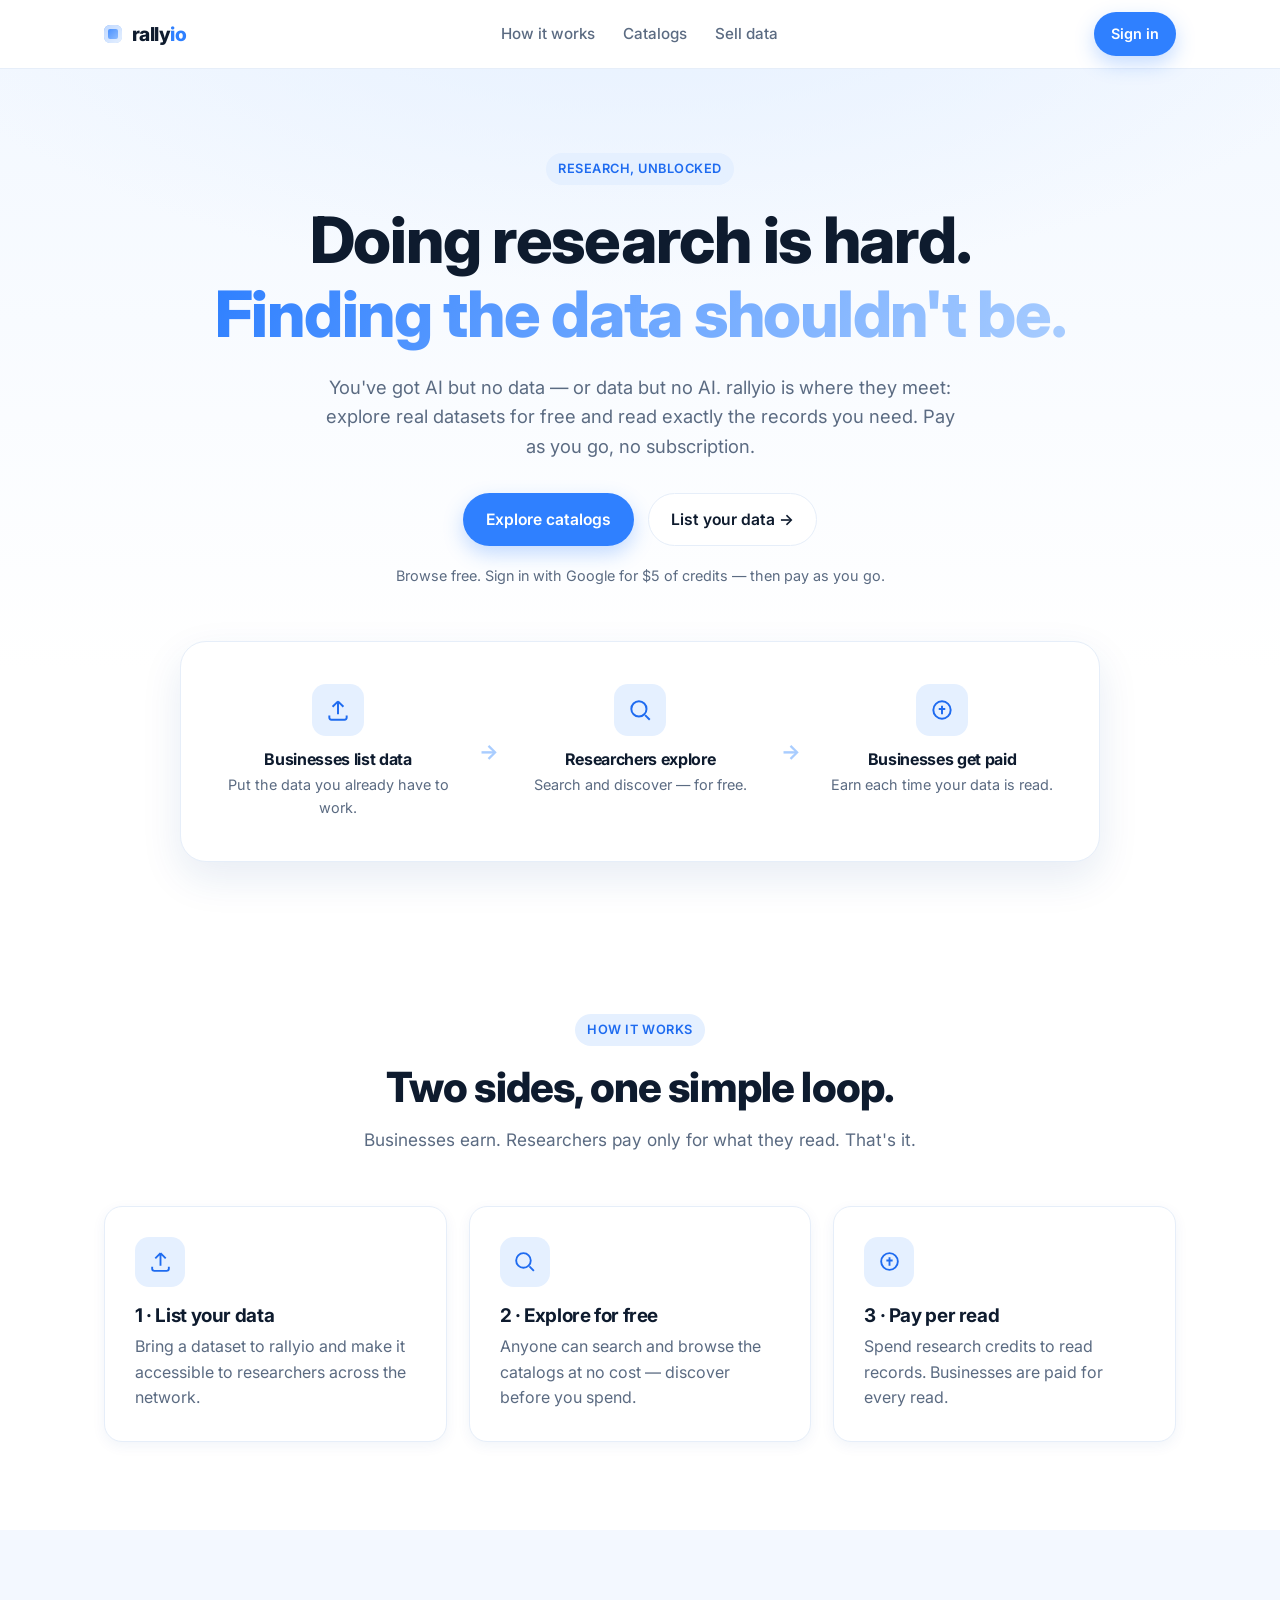
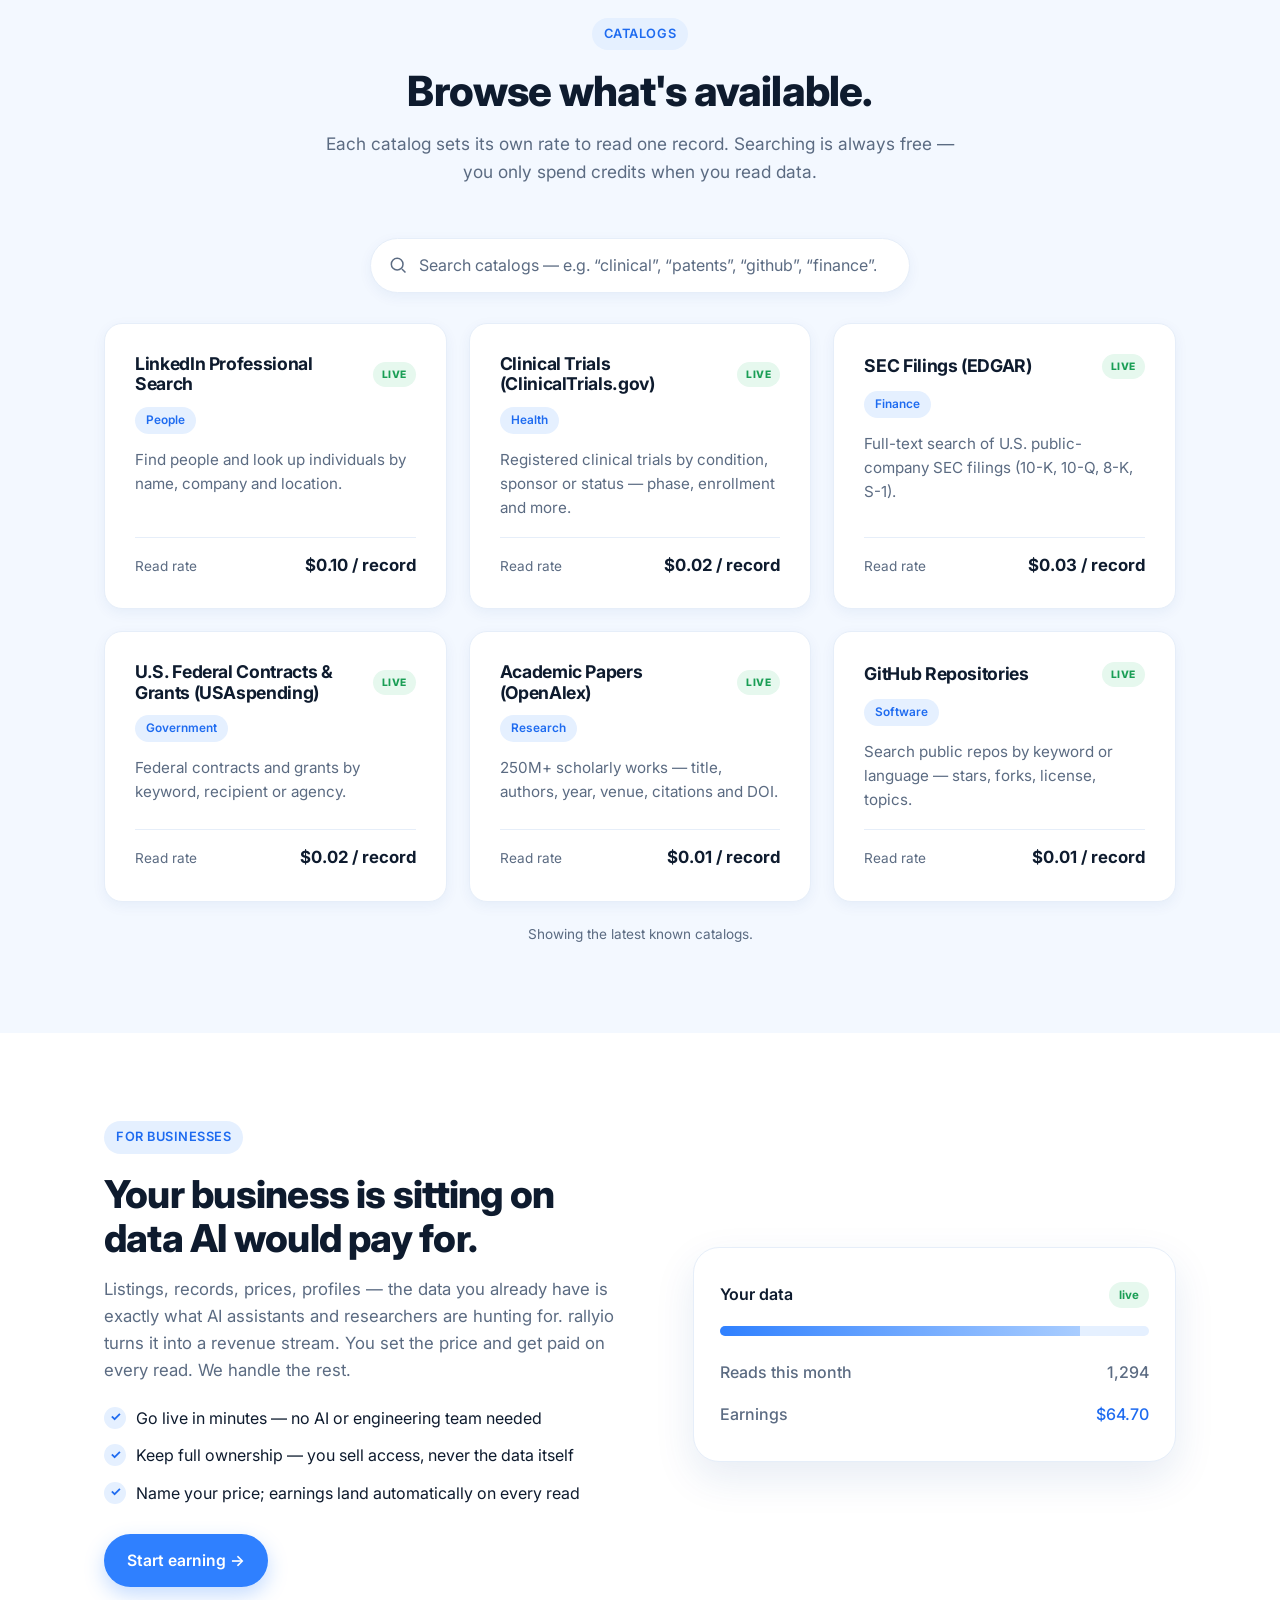
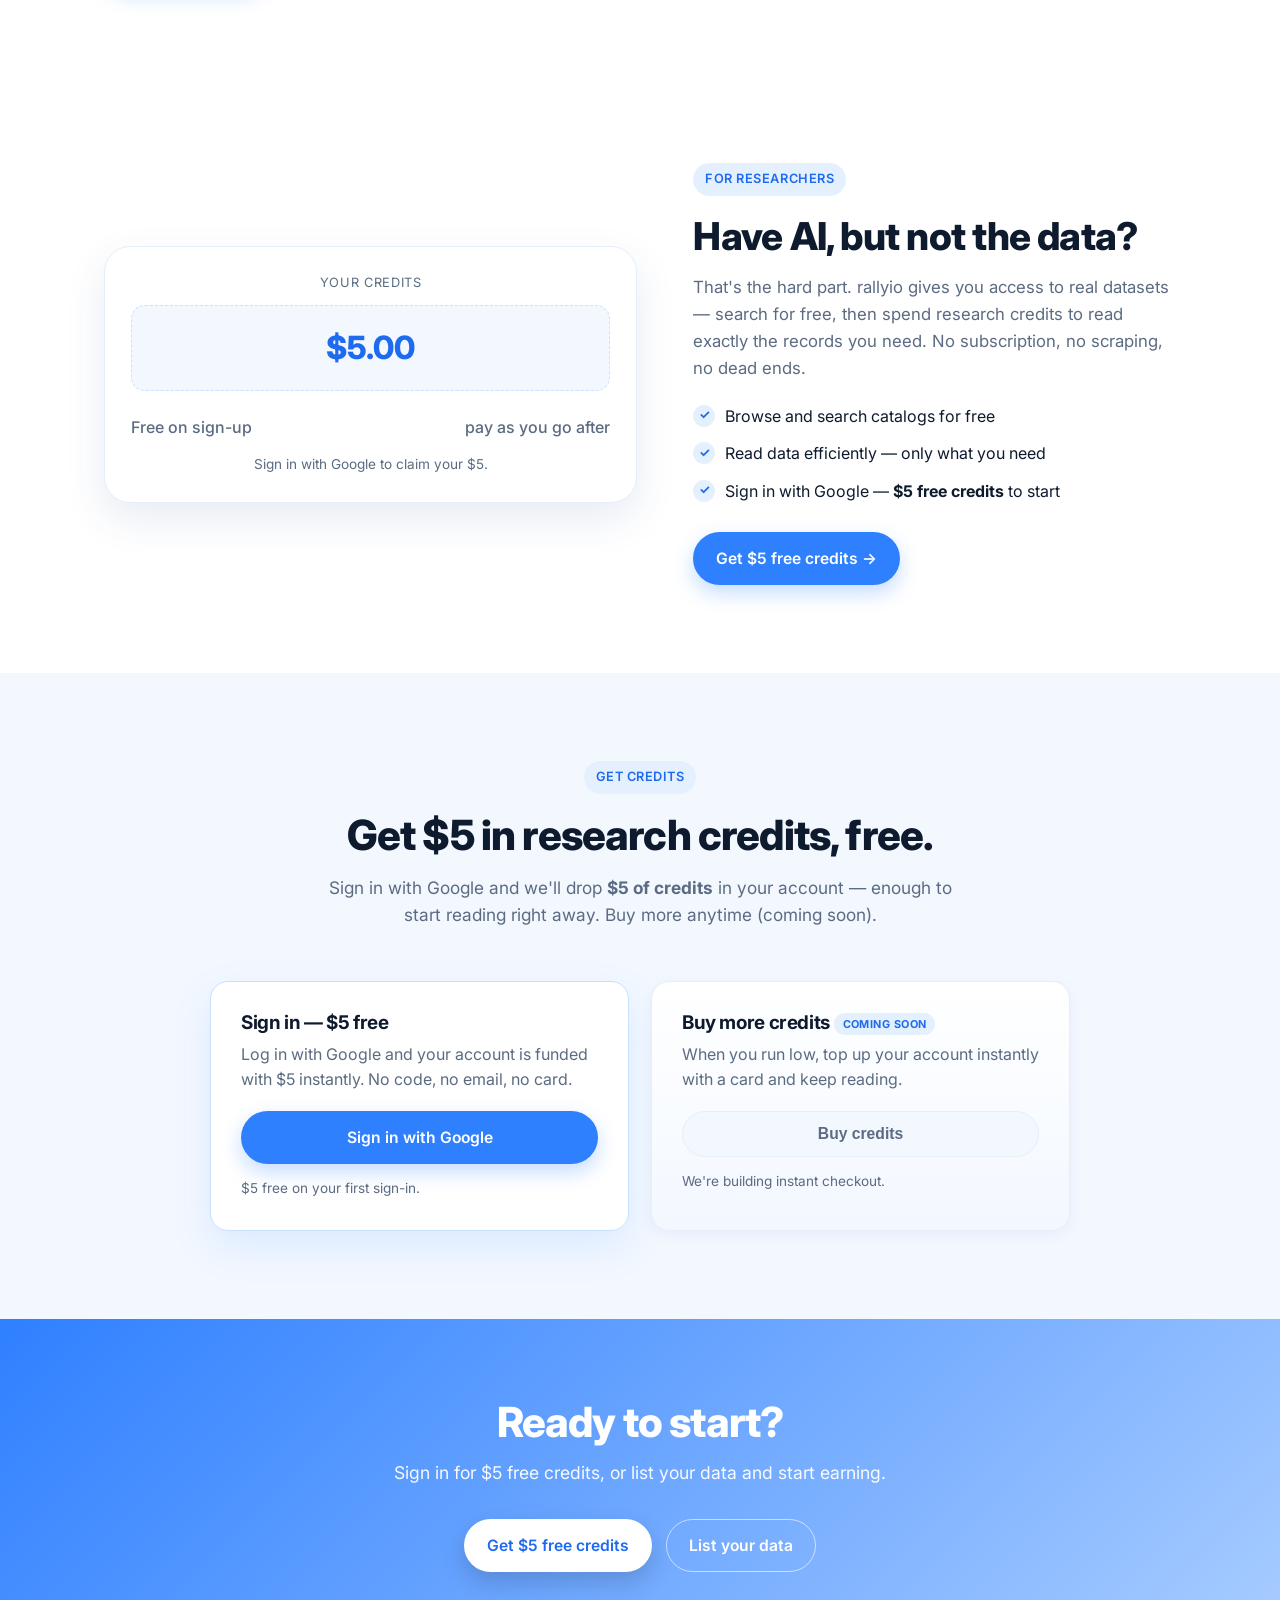
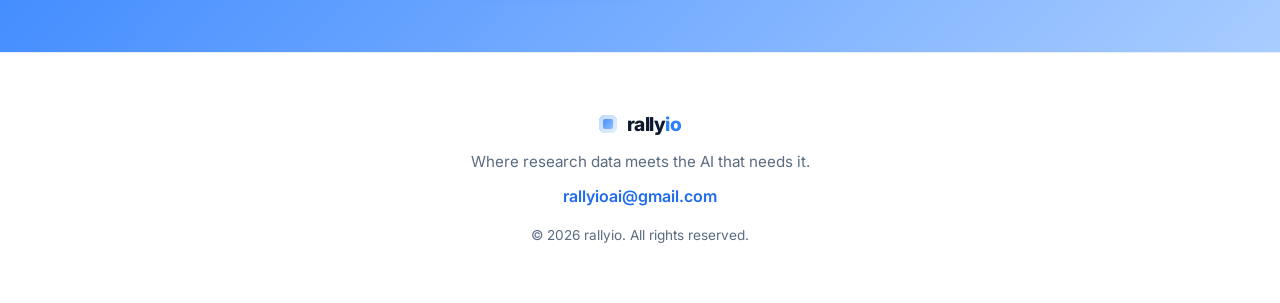
==== index.html @ 5742b937 "Catalogs: add keyword/substring search box (filters by name/domain/description)" ====
<!DOCTYPE html>
<html lang="en">
<head>
  <meta charset="UTF-8" />
  <meta name="viewport" content="width=device-width, initial-scale=1.0" />
  <title>rallyio — research, unblocked</title>
  <meta name="description" content="Have AI but no data, or data but no AI? rallyio connects them — explore real datasets for free and pay only for the records you read." />
  <link rel="icon" href="data:image/svg+xml,&lt;svg xmlns='http://www.w3.org/2000/svg' viewBox='0 0 32 32'&gt;&lt;rect width='32' height='32' rx='8' fill='%232F80FF'/&gt;&lt;circle cx='16' cy='16' r='6' fill='white'/&gt;&lt;/svg&gt;" />
  <link rel="preconnect" href="https://fonts.googleapis.com" />
  <link rel="preconnect" href="https://fonts.gstatic.com" crossorigin />
  <link href="https://fonts.googleapis.com/css2?family=Inter:wght@400;500;600;700;800&display=swap" rel="stylesheet" />
  <link rel="stylesheet" href="styles.css" />
</head>
<body>

  <!-- ===== Nav ===== -->
  <header class="nav" id="top">
    <div class="container nav__inner">
      <a class="brand" href="#top" aria-label="rallyio home">
        <span class="brand__dot"></span>
        <span class="brand__name">rally<span>io</span></span>
      </a>

      <nav class="nav__links" id="navLinks">
        <a href="#how">How it works</a>
        <a href="#catalogs">Catalogs</a>
        <a href="#providers">Sell data</a>
      </nav>

      <div class="nav__cta">
        <span id="navGreeting" class="nav__greeting" hidden></span>
        <a class="btn btn--primary btn--sm" id="navCta" href="app.html">Sign in</a>
      </div>

      <button class="nav__toggle" id="navToggle" aria-label="Toggle menu" aria-expanded="false">
        <span></span><span></span><span></span>
      </button>
    </div>
  </header>

  <!-- ===== Hero ===== -->
  <section class="hero">
    <div class="container hero__inner">
      <span class="eyebrow">Research, unblocked</span>
      <h1 class="hero__title">Doing research is hard.<br /><span class="grad">Finding the data shouldn't be.</span></h1>
      <p class="hero__sub">
        You've got AI but no data — or data but no AI. rallyio is where they meet:
        explore real datasets for free and read exactly the records you need. Pay as you go, no subscription.
      </p>
      <div class="hero__actions">
        <a class="btn btn--primary" href="#catalogs">Explore catalogs</a>
        <a class="btn btn--ghost" href="#providers">List your data →</a>
      </div>
      <p class="hero__note">Browse free. Sign in with Google for $5 of credits — then pay as you go.</p>

      <div class="hero__card">
        <div class="flow">
          <div class="flow__step">
            <div class="flow__icon" aria-hidden="true">
              <svg viewBox="0 0 24 24" fill="none" stroke="currentColor" stroke-width="1.8"><path d="M12 16V4m0 0L7 9m5-5 5 5"/><path d="M4 17v2a2 2 0 0 0 2 2h12a2 2 0 0 0 2-2v-2"/></svg>
            </div>
            <h4>Businesses list data</h4>
            <p>Put the data you already have to work.</p>
          </div>
          <div class="flow__arrow" aria-hidden="true">→</div>
          <div class="flow__step">
            <div class="flow__icon" aria-hidden="true">
              <svg viewBox="0 0 24 24" fill="none" stroke="currentColor" stroke-width="1.8"><circle cx="11" cy="11" r="7"/><path d="m21 21-4.3-4.3"/></svg>
            </div>
            <h4>Researchers explore</h4>
            <p>Search and discover — for free.</p>
          </div>
          <div class="flow__arrow" aria-hidden="true">→</div>
          <div class="flow__step">
            <div class="flow__icon" aria-hidden="true">
              <svg viewBox="0 0 24 24" fill="none" stroke="currentColor" stroke-width="1.8"><circle cx="12" cy="12" r="8"/><path d="M12 8v8m-3-5h6"/></svg>
            </div>
            <h4>Businesses get paid</h4>
            <p>Earn each time your data is read.</p>
          </div>
        </div>
      </div>
    </div>
  </section>

  <!-- ===== How it works ===== -->
  <section class="section" id="how">
    <div class="container">
      <div class="section__head">
        <span class="eyebrow">How it works</span>
        <h2>Two sides, one simple loop.</h2>
        <p class="section__lead">Businesses earn. Researchers pay only for what they read. That's it.</p>
      </div>

      <div class="cards cards--3">
        <article class="card">
          <div class="card__icon">
            <svg viewBox="0 0 24 24" fill="none" stroke="currentColor" stroke-width="1.8"><path d="M12 16V4m0 0L7 9m5-5 5 5"/><path d="M4 17v2a2 2 0 0 0 2 2h12a2 2 0 0 0 2-2v-2"/></svg>
          </div>
          <h3>1 · List your data</h3>
          <p>Bring a dataset to rallyio and make it accessible to researchers across the network.</p>
        </article>
        <article class="card">
          <div class="card__icon">
            <svg viewBox="0 0 24 24" fill="none" stroke="currentColor" stroke-width="1.8"><circle cx="11" cy="11" r="7"/><path d="m21 21-4.3-4.3"/></svg>
          </div>
          <h3>2 · Explore for free</h3>
          <p>Anyone can search and browse the catalogs at no cost — discover before you spend.</p>
        </article>
        <article class="card">
          <div class="card__icon">
            <svg viewBox="0 0 24 24" fill="none" stroke="currentColor" stroke-width="1.8"><circle cx="12" cy="12" r="8"/><path d="M12 8v8m-3-5h6"/></svg>
          </div>
          <h3>3 · Pay per read</h3>
          <p>Spend research credits to read records. Businesses are paid for every read.</p>
        </article>
      </div>
    </div>
  </section>

  <!-- ===== Catalogs (dynamic) ===== -->
  <section class="section section--tint" id="catalogs">
    <div class="container">
      <div class="section__head">
        <span class="eyebrow">Catalogs</span>
        <h2>Browse what's available.</h2>
        <p class="section__lead">
          Each catalog sets its own rate to read one record. Searching is always free —
          you only spend credits when you read data.
        </p>
      </div>

      <div class="catalog-search-wrap">
        <svg class="catalog-search__icon" viewBox="0 0 24 24" fill="none" stroke="currentColor" stroke-width="1.8" aria-hidden="true"><circle cx="11" cy="11" r="7"/><path d="m21 21-4.3-4.3"/></svg>
        <input id="catalogSearch" class="catalog-search" type="search" autocomplete="off"
               placeholder="Search catalogs — e.g. “clinical”, “patents”, “github”, “finance”…"
               aria-label="Search catalogs" />
      </div>

      <div id="catalogList" class="cards cards--3" aria-live="polite">
        <!-- Populated by script.js from the live /catalogs API, with a built-in fallback. -->
        <p id="catalogLoading" class="catalog-loading">Loading catalogs…</p>
      </div>
      <p id="catalogNote" class="catalog-note"></p>
    </div>
  </section>

  <!-- ===== For businesses ===== -->
  <section class="section" id="providers">
    <div class="container split">
      <div class="split__text">
        <span class="eyebrow">For businesses</span>
        <h2>Your business is sitting on data AI would pay for.</h2>
        <p>Listings, records, prices, profiles — the data you already have is exactly what AI
           assistants and researchers are hunting for. rallyio turns it into a revenue stream.
           You set the price and get paid on every read. We handle the rest.</p>
        <ul class="ticks">
          <li>Go live in minutes — no AI or engineering team needed</li>
          <li>Keep full ownership — you sell access, never the data itself</li>
          <li>Name your price; earnings land automatically on every read</li>
        </ul>
        <a class="btn btn--primary" href="mailto:rallyioai@gmail.com?subject=I%20want%20to%20earn%20from%20my%20business%20data%20on%20rallyio&amp;body=Hi%20rallyio%20team%2C%0A%0AWe'd%20like%20to%20put%20our%20data%20to%20work.%20Here's%20a%20quick%20description%3A%0A%0A">Start earning →</a>
      </div>
      <div class="split__visual">
        <div class="panel">
          <div class="panel__row"><span>Your data</span><span class="pill pill--live">live</span></div>
          <div class="panel__bar"><i style="width:84%"></i></div>
          <div class="panel__row panel__row--muted"><span>Reads this month</span><span>1,294</span></div>
          <div class="panel__row panel__row--muted"><span>Earnings</span><span class="earn">$64.70</span></div>
        </div>
      </div>
    </div>
  </section>

  <!-- ===== For users / pay as you go ===== -->
  <section class="section" id="users">
    <div class="container split split--reverse">
      <div class="split__text">
        <span class="eyebrow">For researchers</span>
        <h2>Have AI, but not the data?</h2>
        <p>That's the hard part. rallyio gives you access to real datasets — search for free,
           then spend research credits to read exactly the records you need. No subscription,
           no scraping, no dead ends.</p>
        <ul class="ticks">
          <li>Browse and search catalogs for free</li>
          <li>Read data efficiently — only what you need</li>
          <li>Sign in with Google — <strong>$5 free credits</strong> to start</li>
        </ul>
        <a class="btn btn--primary" href="app.html">Get $5 free credits →</a>
      </div>
      <div class="split__visual">
        <div class="panel panel--code">
          <div class="panel__label">Your credits</div>
          <div class="code" style="letter-spacing:0">$5.00</div>
          <div class="panel__row panel__row--muted"><span>Free on sign-up</span><span>pay as you go after</span></div>
          <div class="panel__hint">Sign in with Google to claim your $5.</div>
        </div>
      </div>
    </div>
  </section>

  <!-- ===== Credits / get a code ===== -->
  <section class="section section--tint" id="credits">
    <div class="container">
      <div class="section__head">
        <span class="eyebrow">Get credits</span>
        <h2>Get $5 in research credits, free.</h2>
        <p class="section__lead">
          Sign in with Google and we'll drop <strong>$5 of credits</strong> in your account —
          enough to start reading right away. Buy more anytime (coming soon).
        </p>
      </div>

      <div class="cards cards--2">
        <article class="card card--accent">
          <h3>Sign in — $5 free</h3>
          <p>Log in with Google and your account is funded with $5 instantly. No code, no email, no card.</p>
          <a class="btn btn--primary" href="app.html">Sign in with Google</a>
          <p class="card__fine">$5 free on your first sign-in.</p>
        </article>
        <article class="card card--soon">
          <h3>Buy more credits <span class="tag">coming soon</span></h3>
          <p>When you run low, top up your account instantly with a card and keep reading.</p>
          <button class="btn btn--disabled" disabled>Buy credits</button>
          <p class="card__fine">We're building instant checkout.</p>
        </article>
      </div>
    </div>
  </section>

  <!-- ===== Final CTA ===== -->
  <section class="cta">
    <div class="container cta__inner">
      <h2>Ready to start?</h2>
      <p>Sign in for $5 free credits, or list your data and start earning.</p>
      <div class="hero__actions">
        <a class="btn btn--primary" href="app.html">Get $5 free credits</a>
        <a class="btn btn--ghost" href="mailto:rallyioai@gmail.com?subject=I%20want%20to%20list%20my%20data%20on%20rallyio">List your data</a>
      </div>
    </div>
  </section>

  <!-- ===== Footer ===== -->
  <footer class="footer">
    <div class="container footer__inner">
      <div class="brand">
        <span class="brand__dot"></span>
        <span class="brand__name">rally<span>io</span></span>
      </div>
      <p class="footer__tag">Where research data meets the AI that needs it.</p>
      <a class="footer__mail" href="mailto:rallyioai@gmail.com">rallyioai@gmail.com</a>
      <p class="footer__copy">© <span id="year">2026</span> rallyio. All rights reserved.</p>
    </div>
  </footer>

  <script src="script.js"></script>
</body>
</html>
---- styles.css ----
/* ============================================================
   rallyio — light blue / white minimal theme
   ============================================================ */
:root {
  --blue-50:  #F3F8FF;
  --blue-100: #E5F0FF;
  --blue-200: #C9E0FF;
  --blue-300: #A9CDFF;
  --blue-500: #2F80FF;
  --blue-600: #1E6BF0;
  --ink:      #0E1B2E;
  --muted:    #5B6B82;
  --line:     #E6EEF9;
  --white:    #FFFFFF;
  --shadow-sm: 0 4px 14px rgba(20, 70, 150, .06);
  --shadow:    0 16px 40px rgba(20, 70, 150, .10);
  --radius:    18px;
  --radius-lg: 26px;
  --maxw:      1120px;
}

* { box-sizing: border-box; margin: 0; padding: 0; }

html { scroll-behavior: smooth; }

body {
  font-family: 'Inter', -apple-system, BlinkMacSystemFont, 'Segoe UI', Roboto, sans-serif;
  color: var(--ink);
  background: var(--white);
  line-height: 1.6;
  -webkit-font-smoothing: antialiased;
}

.container { width: 100%; max-width: var(--maxw); margin: 0 auto; padding: 0 24px; }

h1, h2, h3, h4 { line-height: 1.15; letter-spacing: -0.02em; }

a { color: inherit; text-decoration: none; }

/* ---------- Brand ---------- */
.brand { display: inline-flex; align-items: center; gap: 10px; font-weight: 800; }
.brand__dot {
  width: 18px; height: 18px; border-radius: 6px;
  background: linear-gradient(135deg, var(--blue-500), var(--blue-300));
  box-shadow: inset 0 0 0 4px rgba(255,255,255,.7);
}
.brand__name { font-size: 1.2rem; letter-spacing: -0.03em; }
.brand__name span { color: var(--blue-500); }

/* ---------- Eyebrow ---------- */
.eyebrow {
  display: inline-block;
  font-size: .8rem; font-weight: 600; letter-spacing: .04em;
  text-transform: uppercase;
  color: var(--blue-600);
  background: var(--blue-100);
  padding: 6px 12px; border-radius: 999px;
  margin-bottom: 18px;
}

/* ---------- Buttons ---------- */
.btn {
  display: inline-flex; align-items: center; justify-content: center; gap: 8px;
  font-weight: 600; font-size: .98rem;
  padding: 13px 22px; border-radius: 999px;
  border: 1.5px solid transparent; cursor: pointer;
  transition: transform .15s ease, box-shadow .2s ease, background .2s ease, border-color .2s ease;
  white-space: nowrap;
}
.btn--sm { padding: 9px 16px; font-size: .9rem; }
.btn--primary { background: var(--blue-500); color: #fff; box-shadow: 0 8px 20px rgba(47,128,255,.28); }
.btn--primary:hover { background: var(--blue-600); transform: translateY(-2px); box-shadow: 0 12px 26px rgba(47,128,255,.34); }
.btn--ghost { background: #fff; color: var(--ink); border-color: var(--line); }
.btn--ghost:hover { border-color: var(--blue-300); transform: translateY(-2px); }
.btn--disabled { background: var(--blue-50); color: var(--muted); border-color: var(--line); cursor: not-allowed; }

/* ---------- Nav ---------- */
.nav {
  position: sticky; top: 0; z-index: 50;
  background: rgba(255,255,255,.78);
  backdrop-filter: saturate(180%) blur(14px);
  border-bottom: 1px solid var(--line);
}
.nav__inner { display: flex; align-items: center; justify-content: space-between; height: 68px; gap: 18px; }
.nav__links { display: flex; align-items: center; gap: 28px; }
.nav__links a { font-size: .95rem; color: var(--muted); font-weight: 500; }
.nav__links a:hover { color: var(--ink); }
.nav__cta { display: flex; align-items: center; gap: 14px; }
.nav__greeting { color: var(--muted); font-weight: 600; font-size: .95rem; white-space: nowrap; }
.nav__toggle { display: none; flex-direction: column; gap: 5px; background: none; border: 0; padding: 8px; cursor: pointer; }
.nav__toggle span { width: 22px; height: 2px; background: var(--ink); border-radius: 2px; transition: .25s; }

/* ---------- Hero ---------- */
.hero {
  position: relative;
  background:
    radial-gradient(1100px 480px at 50% -120px, var(--blue-100), transparent 70%),
    linear-gradient(180deg, var(--blue-50), #fff 70%);
  padding: 84px 0 64px;
  text-align: center;
  overflow: hidden;
}
.hero__inner { display: flex; flex-direction: column; align-items: center; }
.hero__title { font-size: clamp(2.3rem, 5.5vw, 4rem); font-weight: 800; }
.grad { background: linear-gradient(120deg, var(--blue-500), var(--blue-300)); -webkit-background-clip: text; background-clip: text; color: transparent; }
.hero__sub { margin-top: 22px; max-width: 640px; font-size: 1.15rem; color: var(--muted); }
.hero__actions { display: flex; flex-wrap: wrap; gap: 14px; justify-content: center; margin-top: 32px; }
.hero__note { margin-top: 18px; font-size: .9rem; color: var(--muted); }

.hero__card {
  margin-top: 54px; width: 100%; max-width: 920px;
  background: #fff; border: 1px solid var(--line);
  border-radius: var(--radius-lg); box-shadow: var(--shadow);
  padding: 30px;
}
.flow { display: flex; align-items: stretch; justify-content: space-between; gap: 14px; }
.flow__step { flex: 1; text-align: center; padding: 12px; }
.flow__icon {
  width: 52px; height: 52px; margin: 0 auto 14px;
  display: grid; place-items: center;
  border-radius: 14px; color: var(--blue-600);
  background: var(--blue-100);
}
.flow__icon svg { width: 26px; height: 26px; }
.flow__step h4 { font-size: 1rem; margin-bottom: 4px; }
.flow__step p { font-size: .9rem; color: var(--muted); }
.flow__arrow { display: grid; place-items: center; color: var(--blue-300); font-size: 1.3rem; font-weight: 700; }

/* ---------- Sections ---------- */
.section { padding: 88px 0; }
.section--tint { background: var(--blue-50); }
.section__head { text-align: center; max-width: 640px; margin: 0 auto 52px; }
.section__head h2 { font-size: clamp(1.8rem, 3.5vw, 2.6rem); font-weight: 800; }
.section__lead { margin-top: 14px; color: var(--muted); font-size: 1.08rem; }

/* ---------- Cards ---------- */
.cards { display: grid; gap: 22px; }
.cards--3 { grid-template-columns: repeat(3, 1fr); }
.cards--2 { grid-template-columns: repeat(2, 1fr); max-width: 860px; margin: 0 auto; }
.card {
  background: #fff; border: 1px solid var(--line);
  border-radius: var(--radius); padding: 30px;
  box-shadow: var(--shadow-sm);
  transition: transform .18s ease, box-shadow .25s ease;
}
.card:hover { transform: translateY(-4px); box-shadow: var(--shadow); }
.card__icon {
  width: 50px; height: 50px; border-radius: 14px; margin-bottom: 18px;
  display: grid; place-items: center; color: var(--blue-600); background: var(--blue-100);
}
.card__icon svg { width: 25px; height: 25px; }
.card h3 { font-size: 1.18rem; margin-bottom: 8px; }
.card p { color: var(--muted); }
.card--accent { border-color: var(--blue-200); box-shadow: 0 16px 40px rgba(47,128,255,.12); }
.card--accent .btn, .card--soon .btn { margin-top: 18px; width: 100%; }
.card--soon { background: linear-gradient(180deg, #fff, var(--blue-50)); }
.card__fine { margin-top: 14px; font-size: .85rem; color: var(--muted); }
.tag {
  font-size: .68rem; font-weight: 700; letter-spacing: .04em; text-transform: uppercase;
  color: var(--blue-600); background: var(--blue-100); padding: 4px 9px; border-radius: 999px; vertical-align: middle;
}

/* ---------- Split sections ---------- */
.split { display: grid; grid-template-columns: 1.05fr .95fr; gap: 56px; align-items: center; }
.split--reverse .split__text { order: 2; }
.split__text h2 { font-size: clamp(1.7rem, 3.2vw, 2.4rem); font-weight: 800; margin-bottom: 16px; }
.split__text > p { color: var(--muted); font-size: 1.05rem; }
.ticks { list-style: none; margin: 22px 0 28px; display: grid; gap: 12px; }
.ticks li { position: relative; padding-left: 32px; color: var(--ink); }
.ticks li::before {
  content: "✓"; position: absolute; left: 0; top: 1px;
  width: 22px; height: 22px; border-radius: 999px;
  background: var(--blue-100); color: var(--blue-600);
  display: grid; place-items: center; font-size: .8rem; font-weight: 700;
}

/* ---------- Panels (visuals) ---------- */
.panel {
  background: #fff; border: 1px solid var(--line); border-radius: var(--radius-lg);
  padding: 26px; box-shadow: var(--shadow);
}
.panel__row { display: flex; align-items: center; justify-content: space-between; font-weight: 600; padding: 8px 0; }
.panel__row--muted { color: var(--muted); font-weight: 500; }
.panel__bar { height: 10px; border-radius: 999px; background: var(--blue-100); margin: 10px 0 16px; overflow: hidden; }
.panel__bar i { display: block; height: 100%; background: linear-gradient(90deg, var(--blue-500), var(--blue-300)); }
.pill { font-size: .72rem; font-weight: 700; padding: 4px 10px; border-radius: 999px; }
.pill--live { background: #E6F8EE; color: #1A9E55; }
.earn { color: var(--blue-600); }
.panel--code { text-align: center; }
.panel__label { font-size: .8rem; color: var(--muted); text-transform: uppercase; letter-spacing: .05em; }
.code {
  font-family: 'Inter', monospace; font-weight: 800; letter-spacing: .12em;
  font-size: 2rem; color: var(--blue-600);
  background: var(--blue-50); border: 1.5px dashed var(--blue-200);
  border-radius: 14px; padding: 16px; margin: 12px 0 16px;
}
.panel__hint { font-size: .85rem; color: var(--muted); margin-top: 6px; }

/* ---------- CTA band ---------- */
.cta { padding: 80px 0; background: linear-gradient(135deg, var(--blue-500), var(--blue-300)); text-align: center; color: #fff; }
.cta__inner { display: flex; flex-direction: column; align-items: center; }
.cta h2 { font-size: clamp(1.8rem, 3.5vw, 2.6rem); font-weight: 800; }
.cta p { margin-top: 12px; font-size: 1.1rem; opacity: .95; }
.cta .btn--primary { background: #fff; color: var(--blue-600); box-shadow: 0 10px 24px rgba(0,0,0,.16); }
.cta .btn--primary:hover { background: #fff; }
.cta .btn--ghost { background: transparent; color: #fff; border-color: rgba(255,255,255,.6); }
.cta .btn--ghost:hover { border-color: #fff; }

/* ---------- Footer ---------- */
.footer { padding: 56px 0; border-top: 1px solid var(--line); background: #fff; }
.footer__inner { display: flex; flex-direction: column; align-items: center; text-align: center; gap: 10px; }
.footer__tag { color: var(--muted); font-size: .95rem; }
.footer__mail { color: var(--blue-600); font-weight: 600; }
.footer__copy { color: var(--muted); font-size: .85rem; margin-top: 6px; }

/* ---------- Catalog cards (dynamic) ---------- */
.catalog-loading { grid-column: 1 / -1; text-align: center; color: var(--muted); padding: 24px 0; }
.catalog-note { text-align: center; color: var(--muted); font-size: .85rem; margin-top: 22px; }
.catalog-search-wrap { position: relative; max-width: 540px; margin: 0 auto 30px; }
.catalog-search__icon { position: absolute; left: 18px; top: 50%; transform: translateY(-50%); width: 20px; height: 20px; color: var(--muted); pointer-events: none; }
.catalog-search {
  width: 100%; font: inherit; font-size: 1rem; color: var(--ink);
  padding: 14px 18px 14px 48px; border: 1px solid var(--line); border-radius: 999px;
  background: #fff; box-shadow: var(--shadow-sm); transition: border-color .15s, box-shadow .15s;
}
.catalog-search::placeholder { color: var(--muted); }
.catalog-search:focus { outline: none; border-color: var(--blue-300); box-shadow: 0 0 0 4px var(--blue-100); }
.catalog-card { display: flex; flex-direction: column; }
.catalog-card__head { display: flex; align-items: center; justify-content: space-between; gap: 10px; margin-bottom: 12px; }
.catalog-card__head h3 { font-size: 1.1rem; margin: 0; }
.catalog-card p { flex: 1; font-size: .95rem; margin-bottom: 16px; }
.catalog-card--test { background: linear-gradient(180deg, #fff, var(--blue-50)); }
.badge {
  flex-shrink: 0; font-size: .64rem; font-weight: 800; letter-spacing: .05em;
  text-transform: uppercase; padding: 4px 9px; border-radius: 999px;
}
.badge--live { background: #E6F8EE; color: #1A9E55; }
.badge--test { background: #FFF1E6; color: #C2691A; }
.catalog-pill {
  align-self: flex-start; font-size: .74rem; font-weight: 600;
  color: var(--blue-600); background: var(--blue-100);
  padding: 4px 11px; border-radius: 999px; margin-bottom: 14px; text-transform: capitalize;
}
.catalog-card__rate {
  display: flex; align-items: baseline; justify-content: space-between;
  border-top: 1px solid var(--line); padding-top: 14px; margin-top: auto;
}
.catalog-card__rate span { color: var(--muted); font-size: .85rem; }
.catalog-card__rate strong { color: var(--ink); font-size: 1.05rem; font-weight: 700; }

/* ---------- Account app ---------- */
.app { min-height: 60vh; padding: 56px 0 80px; background: linear-gradient(180deg, var(--blue-50), #fff 60%); }
.app__inner { max-width: 880px; }
.app-card {
  background: #fff; border: 1px solid var(--line); border-radius: var(--radius-lg);
  box-shadow: var(--shadow); padding: 40px; text-align: center;
}
.app-card h1 { font-size: 2rem; margin: 6px 0 0; }
.app-card__lead { color: var(--muted); margin: 14px auto 26px; max-width: 440px; }
.gsi-wrap { display: flex; justify-content: center; min-height: 44px; }
.app-note { color: var(--muted); font-size: .9rem; margin-top: 18px; min-height: 1em; }
.app-loading { color: var(--muted); padding: 30px 0; }

.app-dash__head { display: flex; align-items: center; justify-content: space-between; margin-bottom: 24px; gap: 16px; }
.app-user { display: flex; align-items: center; gap: 14px; }
.app-user__avatar { width: 46px; height: 46px; border-radius: 50%; background: var(--blue-100); object-fit: cover; }
.app-user__name { font-weight: 700; }
.app-user__email { color: var(--muted); font-size: .9rem; }

.app-grid { display: grid; grid-template-columns: 320px 1fr; gap: 22px; align-items: start; text-align: left; }
.app-balance { text-align: left; padding: 30px; }
.app-balance__label { font-size: .8rem; text-transform: uppercase; letter-spacing: .05em; color: var(--blue-600); font-weight: 600; }
.app-balance__value { font-size: 2.8rem; font-weight: 800; letter-spacing: -.02em; margin: 8px 0 4px; }
.app-balance__hint { color: var(--muted); font-size: .85rem; }
.buy-box { margin-top: 18px; padding-top: 18px; border-top: 1px solid var(--line); }
.buy-row { display: flex; align-items: center; gap: 8px; }
.buy-prefix { color: var(--muted); font-weight: 700; }
.buy-input {
  flex: 1; min-width: 0; font: inherit; font-weight: 600;
  padding: 9px 12px; border: 1px solid var(--line); border-radius: 10px; background: #fff; color: var(--ink);
}
.buy-input:focus { outline: none; border-color: var(--blue-300); box-shadow: 0 0 0 3px var(--blue-100); }
.buy-note { color: var(--muted); font-size: .82rem; margin-top: 10px; }
.app-keys { text-align: left; padding: 30px; }
.app-keys__head { display: flex; align-items: center; justify-content: space-between; gap: 12px; }
.app-keys__head h2 { font-size: 1.2rem; }
.app-keys__lead { color: var(--muted); font-size: .9rem; margin: 8px 0 18px; }
.app-keys code, .new-key code { font-family: ui-monospace, SFMono-Regular, Menlo, monospace; }
.key-list { display: flex; flex-direction: column; gap: 10px; }
.key-row {
  display: flex; align-items: center; justify-content: space-between; gap: 10px;
  background: var(--blue-50); border: 1px solid var(--line); border-radius: 12px; padding: 12px 14px;
}
.key-row code { font-weight: 700; color: var(--ink); }
.key-meta { color: var(--muted); font-size: .82rem; }
.key-empty { color: var(--muted); font-size: .9rem; }
.new-key { margin-top: 18px; padding: 16px; border: 1.5px dashed var(--blue-200); border-radius: 12px; background: var(--blue-50); }
.new-key__label { font-size: .85rem; color: var(--blue-600); font-weight: 600; margin-bottom: 8px; }
.new-key__row { display: flex; align-items: center; gap: 10px; flex-wrap: wrap; }
.new-key__row code { flex: 1; min-width: 0; overflow-wrap: anywhere; font-weight: 700; color: var(--ink); }

/* keys: revoke states */
.key-meta { margin-right: auto; }
.key-row--off { opacity: .6; }
.key-revoke {
  background: none; border: 1px solid var(--line); color: var(--muted);
  font-size: .78rem; font-weight: 600; padding: 5px 12px; border-radius: 999px;
  cursor: pointer; transition: border-color .15s, color .15s, background .15s;
}
.key-revoke:hover { border-color: #E2A0A0; color: #C23B3B; background: #FDF1F1; }
.key-revoke:disabled { opacity: .5; cursor: default; }
.key-revoked { font-size: .78rem; color: #C2691A; font-weight: 600; }

/* usage history */
.app-usage { text-align: left; padding: 30px; margin-top: 22px; }
.app-usage__head { display: flex; align-items: center; justify-content: space-between; margin-bottom: 14px; }
.app-usage__head h2 { font-size: 1.2rem; }
.usage-empty { color: var(--muted); font-size: .9rem; padding: 8px 0; }
.usage-list { display: flex; flex-direction: column; overflow-x: auto; }
.usage-row {
  display: grid; grid-template-columns: 1.4fr .8fr 1.6fr .8fr .8fr; gap: 12px;
  padding: 11px 4px; border-bottom: 1px solid var(--line); font-size: .9rem;
  align-items: center; min-width: 460px;
}
.usage-row:last-child { border-bottom: 0; }
.usage-row--head {
  color: var(--muted); font-size: .72rem; text-transform: uppercase;
  letter-spacing: .04em; font-weight: 600; border-bottom: 1.5px solid var(--line);
}
.usage-cat { font-family: ui-monospace, SFMono-Regular, Menlo, monospace; font-size: .82rem; overflow-wrap: anywhere; }
.usage-amt { color: #C23B3B; font-weight: 600; }

/* connect-to-Claude card */
.app-connect { text-align: left; padding: 30px; }
.app-connect h2 { font-size: 1.2rem; margin-bottom: 8px; }
.app-connect__lead { color: var(--muted); font-size: .9rem; margin-bottom: 16px; }
.connect-url {
  display: flex; align-items: center; gap: 10px;
  background: var(--blue-50); border: 1px solid var(--line); border-radius: 12px; padding: 12px 14px;
}
.connect-url code {
  flex: 1; min-width: 0; overflow-x: auto; white-space: nowrap;
  font-family: ui-monospace, SFMono-Regular, Menlo, monospace; font-size: .82rem; color: var(--ink);
}
.app-connect__hint { color: var(--muted); font-size: .82rem; margin-top: 12px; }

/* ---------- Responsive ---------- */
@media (max-width: 860px) {
  .app-grid { grid-template-columns: 1fr; }
  .cards--3 { grid-template-columns: 1fr; }
  .cards--2 { grid-template-columns: 1fr; }
  .split, .split--reverse { grid-template-columns: 1fr; gap: 32px; }
  .split--reverse .split__text { order: 0; }
  .flow { flex-direction: column; }
  .flow__arrow { transform: rotate(90deg); }

  .nav__links {
    position: absolute; top: 68px; left: 0; right: 0;
    flex-direction: column; gap: 0; align-items: stretch;
    background: #fff; border-bottom: 1px solid var(--line);
    max-height: 0; overflow: hidden; transition: max-height .3s ease;
  }
  .nav__links.open { max-height: 320px; }
  .nav__links a { padding: 16px 24px; border-top: 1px solid var(--line); }
  .nav__cta { display: none; }
  .nav__toggle { display: flex; }
}
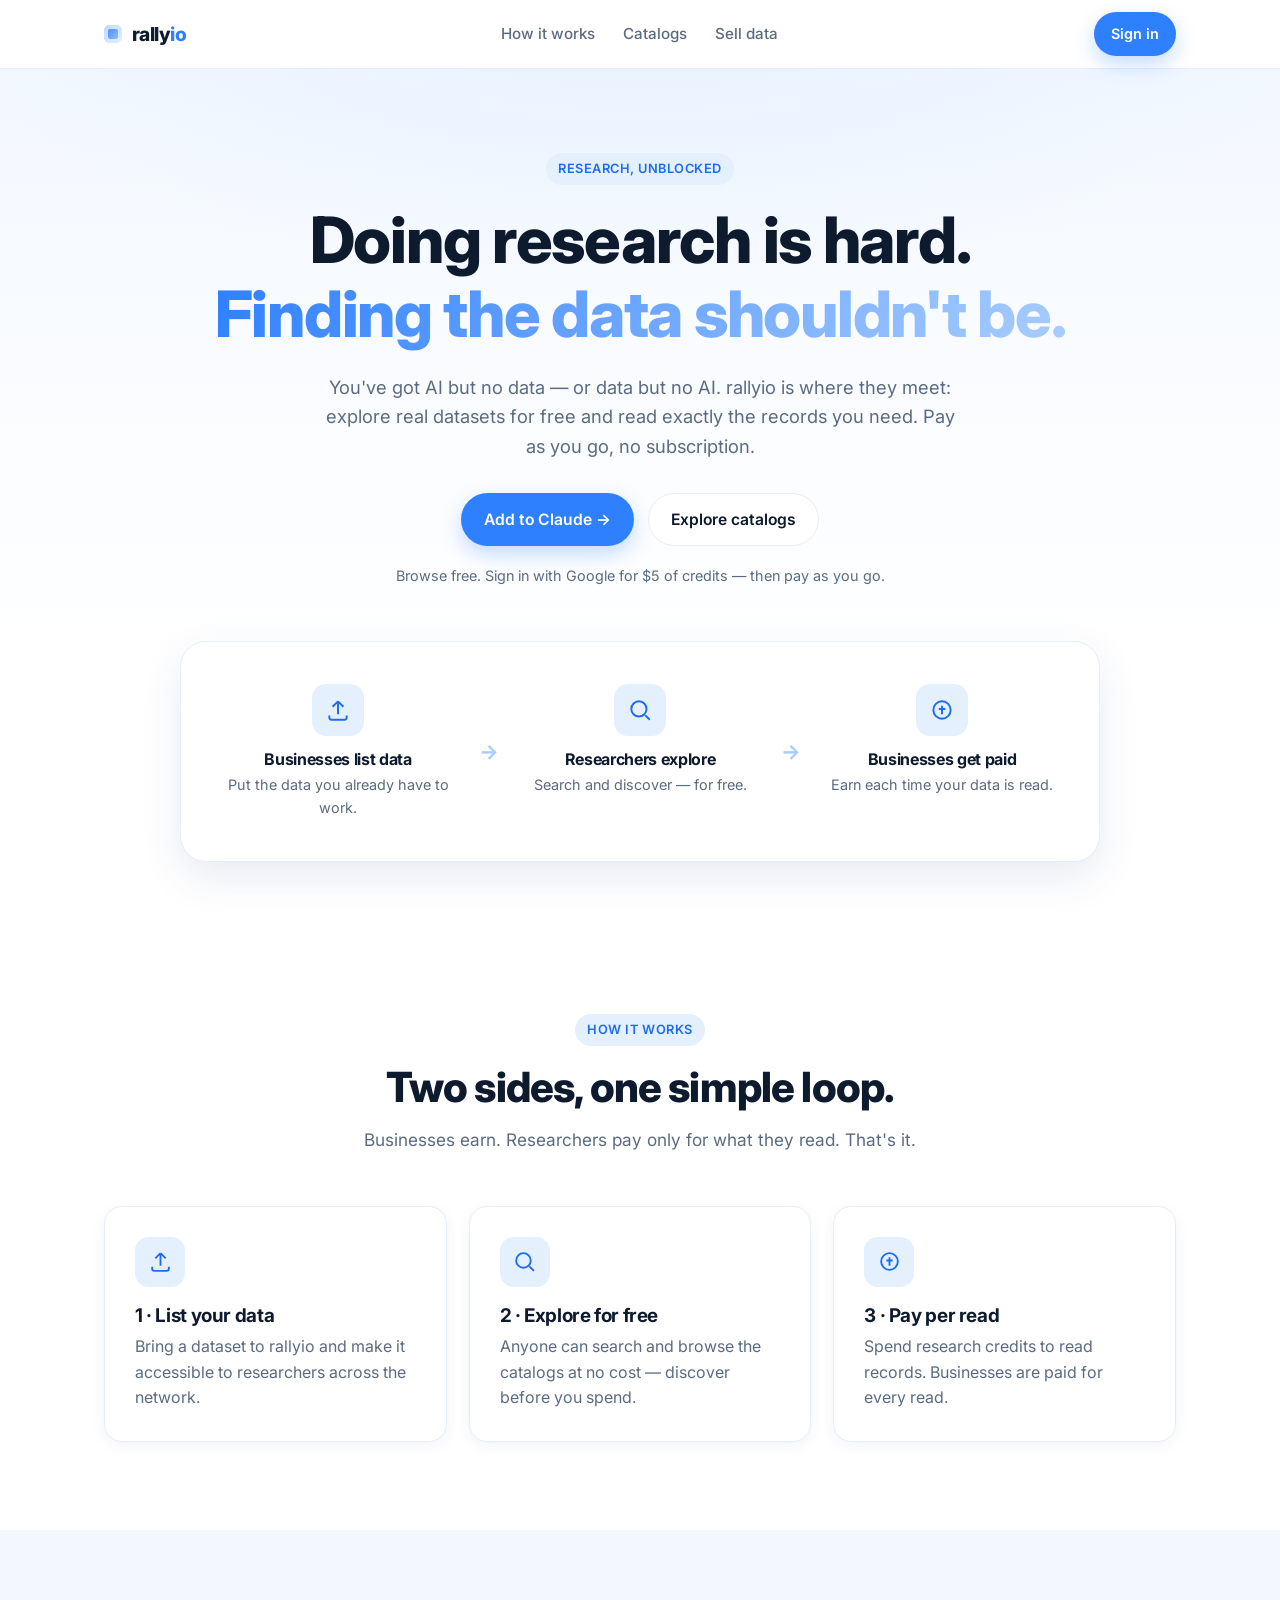
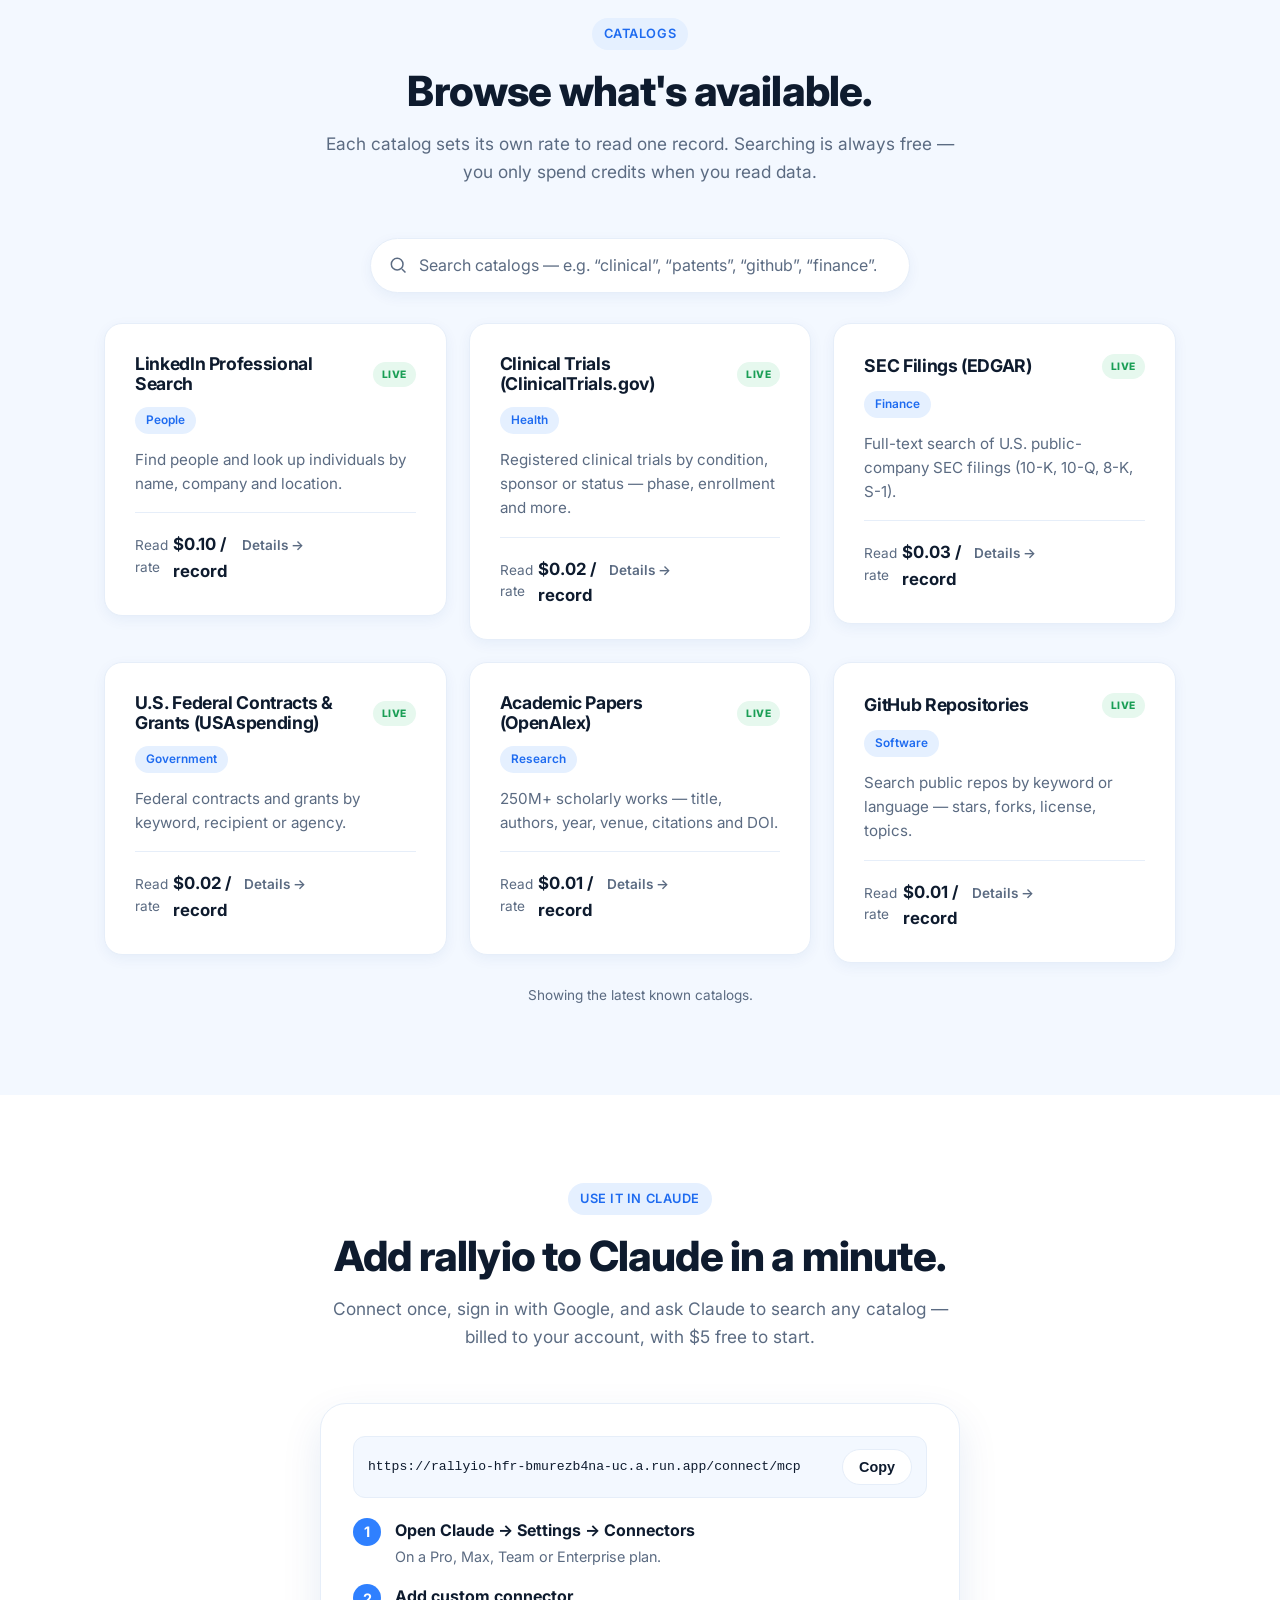
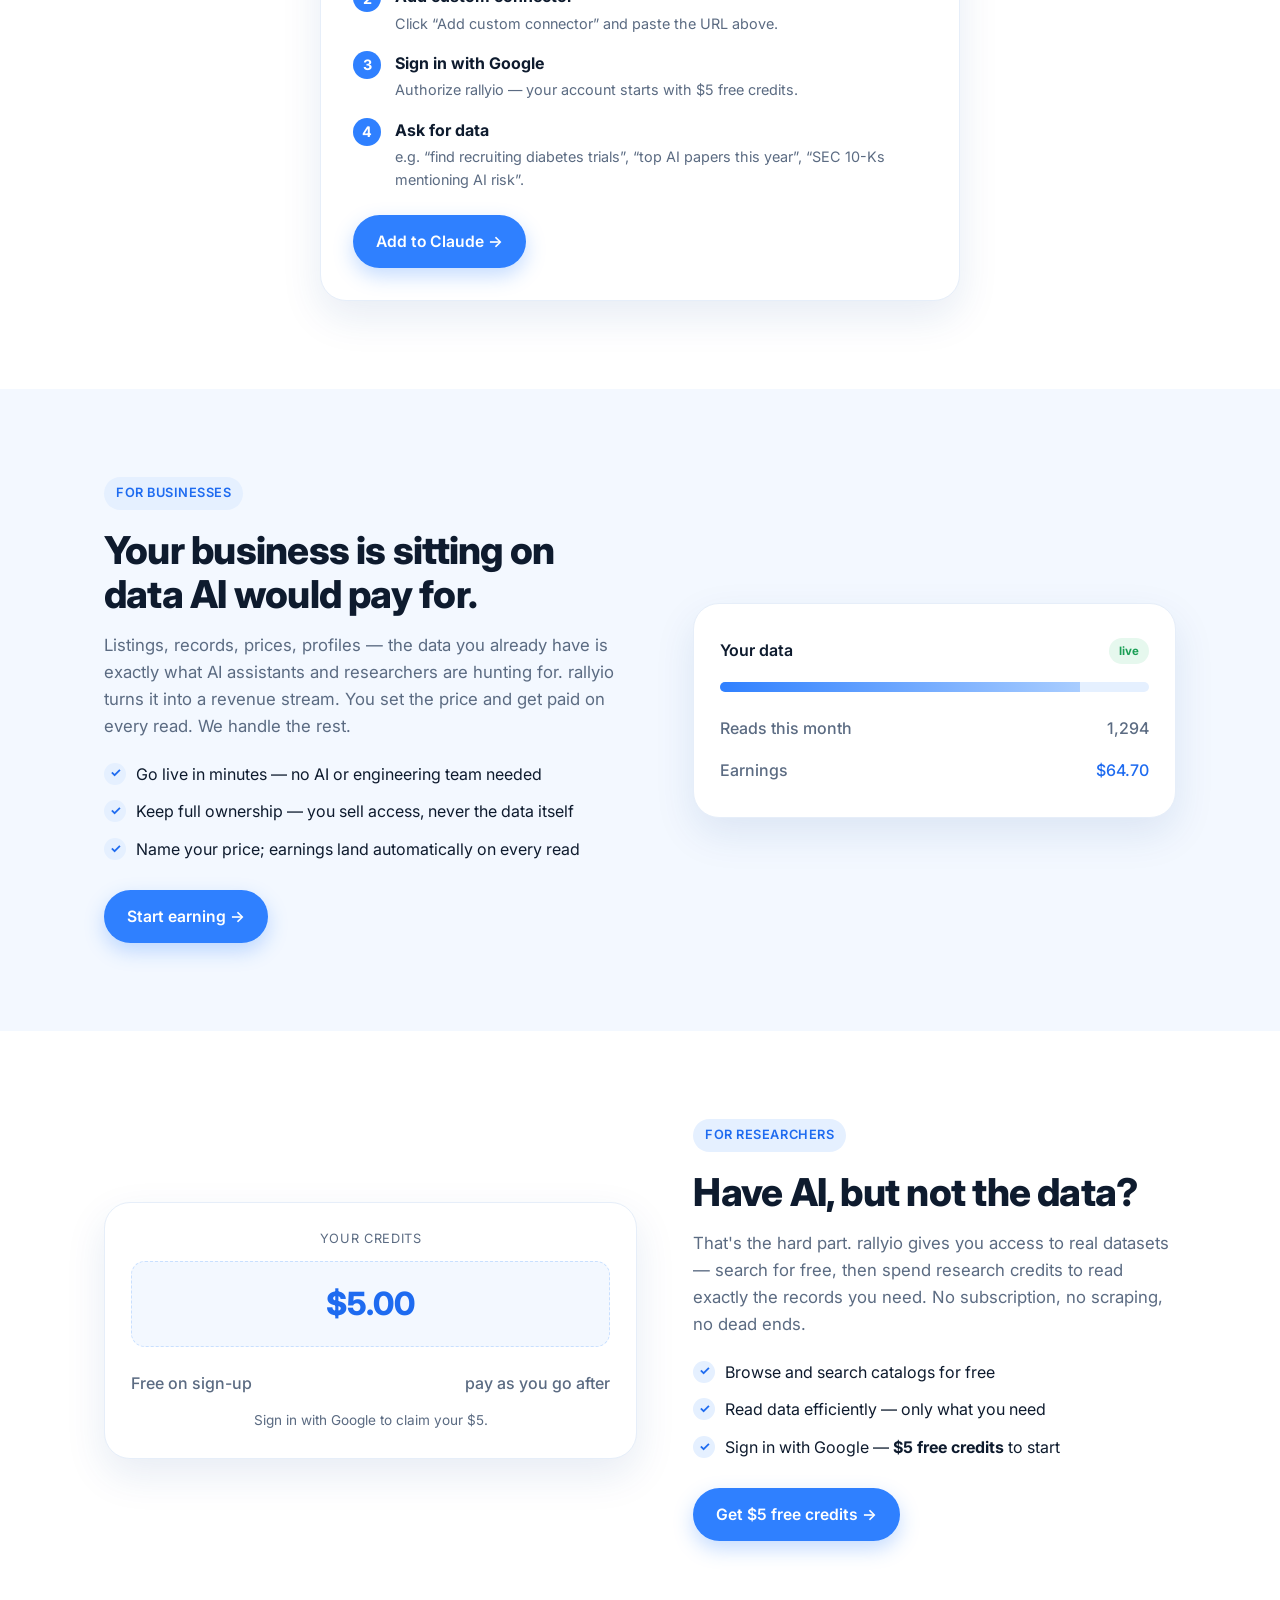
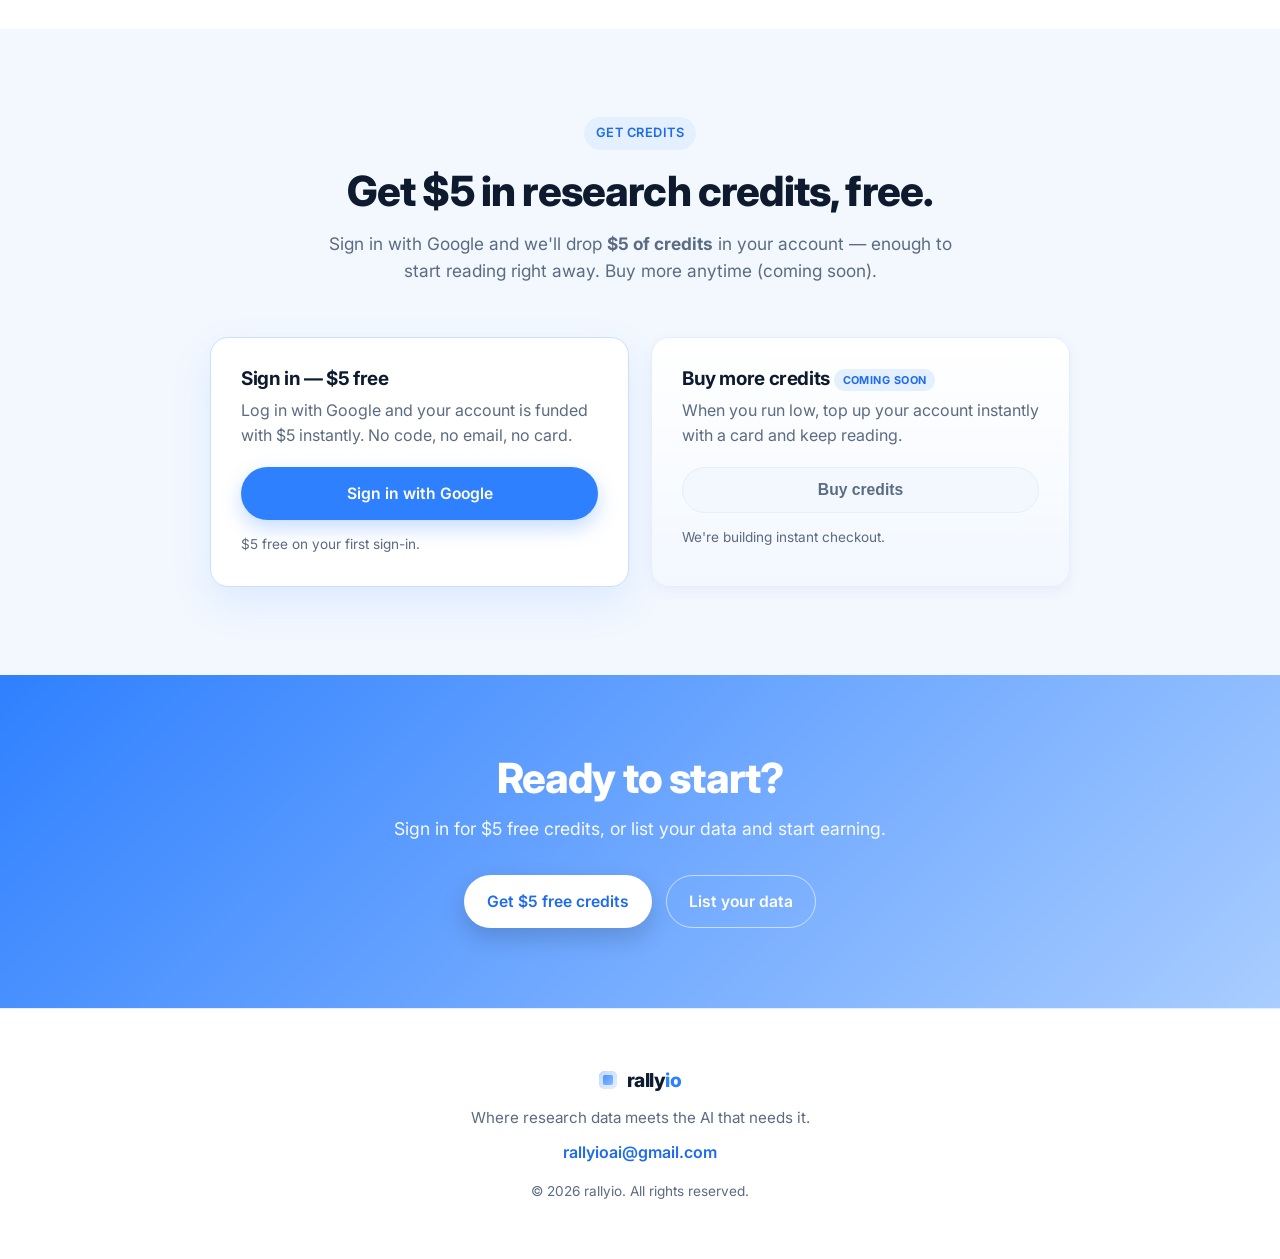
==== commit 0961d5d4: "Add 'Add to Claude' deep link on home (connect section + hero) and dashboard" ====
--- a/index.html
+++ b/index.html
@@ -48,8 +48,8 @@
         explore real datasets for free and read exactly the records you need. Pay as you go, no subscription.
       </p>
       <div class="hero__actions">
-        <a class="btn btn--primary" href="#catalogs">Explore catalogs</a>
-        <a class="btn btn--ghost" href="#providers">List your data →</a>
+        <a class="btn btn--primary" href="#connect-claude">Add to Claude →</a>
+        <a class="btn btn--ghost" href="#catalogs">Explore catalogs</a>
       </div>
       <p class="hero__note">Browse free. Sign in with Google for $5 of credits — then pay as you go.</p>
 
@@ -145,8 +145,33 @@
     </div>
   </section>
 
+  <!-- ===== Connect to Claude ===== -->
+  <section class="section" id="connect-claude">
+    <div class="container">
+      <div class="section__head">
+        <span class="eyebrow">Use it in Claude</span>
+        <h2>Add rallyio to Claude in a minute.</h2>
+        <p class="section__lead">Connect once, sign in with Google, and ask Claude to search any catalog —
+           billed to your account, with $5 free to start.</p>
+      </div>
+      <div class="connect-block">
+        <div class="connect-url">
+          <code id="homeConnectUrl">https://rallyio-hfr-bmurezb4na-uc.a.run.app/connect/mcp</code>
+          <button id="copyHomeConnect" class="btn btn--ghost btn--sm">Copy</button>
+        </div>
+        <div class="cat-steps">
+          <div class="cat-step"><span class="cat-step__n">1</span><div><strong>Open Claude → Settings → Connectors</strong><p>On a Pro, Max, Team or Enterprise plan.</p></div></div>
+          <div class="cat-step"><span class="cat-step__n">2</span><div><strong>Add custom connector</strong><p>Click “Add custom connector” and paste the URL above.</p></div></div>
+          <div class="cat-step"><span class="cat-step__n">3</span><div><strong>Sign in with Google</strong><p>Authorize rallyio — your account starts with $5 free credits.</p></div></div>
+          <div class="cat-step"><span class="cat-step__n">4</span><div><strong>Ask for data</strong><p>e.g. “find recruiting diabetes trials”, “top AI papers this year”, “SEC 10-Ks mentioning AI risk”.</p></div></div>
+        </div>
+        <a class="btn btn--primary" href="https://claude.ai/settings/connectors?modal=add-custom-connector" target="_blank" rel="noopener">Add to Claude →</a>
+      </div>
+    </div>
+  </section>
+
   <!-- ===== For businesses ===== -->
-  <section class="section" id="providers">
+  <section class="section section--tint" id="providers">
     <div class="container split">
       <div class="split__text">
         <span class="eyebrow">For businesses</span>
--- a/styles.css
+++ b/styles.css
@@ -247,6 +247,37 @@
 }
 .catalog-card__rate span { color: var(--muted); font-size: .85rem; }
 .catalog-card__rate strong { color: var(--ink); font-size: 1.05rem; font-weight: 700; }
+.catalog-card-link { display: block; text-decoration: none; color: inherit; height: 100%; }
+.catalog-card__more { flex-basis: 100%; margin-top: 8px; color: var(--blue-600); font-size: .82rem; font-weight: 600; }
+
+/* per-catalog detail page */
+.cat-head { margin-bottom: 16px; }
+.cat-head h1 { font-size: clamp(1.7rem, 4vw, 2.3rem); margin: 12px 0 10px; }
+.cat-meta { display: flex; align-items: center; gap: 14px; flex-wrap: wrap; }
+.cat-meta .catalog-pill { margin: 0; }
+.cat-rate { font-weight: 700; color: var(--ink); }
+.cat-desc { color: var(--muted); font-size: 1.05rem; margin: 0 0 26px; }
+#catView .app-card { margin-bottom: 22px; }
+#catView .app-card h2 { font-size: 1.15rem; margin-bottom: 14px; }
+.cat-filters { display: flex; flex-direction: column; gap: 14px; }
+.cat-filter__head { display: flex; align-items: center; gap: 8px; }
+.cat-filter code { font-weight: 700; color: var(--blue-600); font-family: ui-monospace, SFMono-Regular, Menlo, monospace; }
+.cat-filter .req { font-size: .66rem; font-weight: 700; color: #C2691A; background: #FFF1E6; padding: 2px 8px; border-radius: 999px; text-transform: uppercase; letter-spacing: .03em; }
+.cat-filter p { color: var(--muted); font-size: .9rem; margin-top: 3px; }
+.cat-samples { display: flex; flex-wrap: wrap; gap: 10px; }
+.cat-sample { background: var(--blue-50); border: 1px solid var(--line); border-radius: 999px; padding: 8px 14px; font-size: .9rem; color: var(--ink); }
+.cat-steps { display: flex; flex-direction: column; gap: 16px; margin: 18px 0 22px; }
+.cat-step { display: flex; gap: 14px; align-items: flex-start; }
+.cat-step__n { flex-shrink: 0; width: 28px; height: 28px; border-radius: 50%; background: var(--blue-500); color: #fff; display: grid; place-items: center; font-weight: 700; font-size: .9rem; }
+.cat-step strong { display: block; }
+.cat-step p { color: var(--muted); font-size: .9rem; margin-top: 2px; }
+
+.connect-block {
+  max-width: 640px; margin: 0 auto; text-align: left;
+  background: #fff; border: 1px solid var(--line); border-radius: var(--radius-lg);
+  box-shadow: var(--shadow); padding: 32px;
+}
+.connect-block .cat-steps { margin: 20px 0 24px; }
 
 /* ---------- Account app ---------- */
 .app { min-height: 60vh; padding: 56px 0 80px; background: linear-gradient(180deg, var(--blue-50), #fff 60%); }
@@ -343,6 +374,7 @@
   font-family: ui-monospace, SFMono-Regular, Menlo, monospace; font-size: .82rem; color: var(--ink);
 }
 .app-connect__hint { color: var(--muted); font-size: .82rem; margin-top: 12px; }
+.app-connect__cta { margin-top: 16px; }
 
 /* ---------- Responsive ---------- */
 @media (max-width: 860px) {
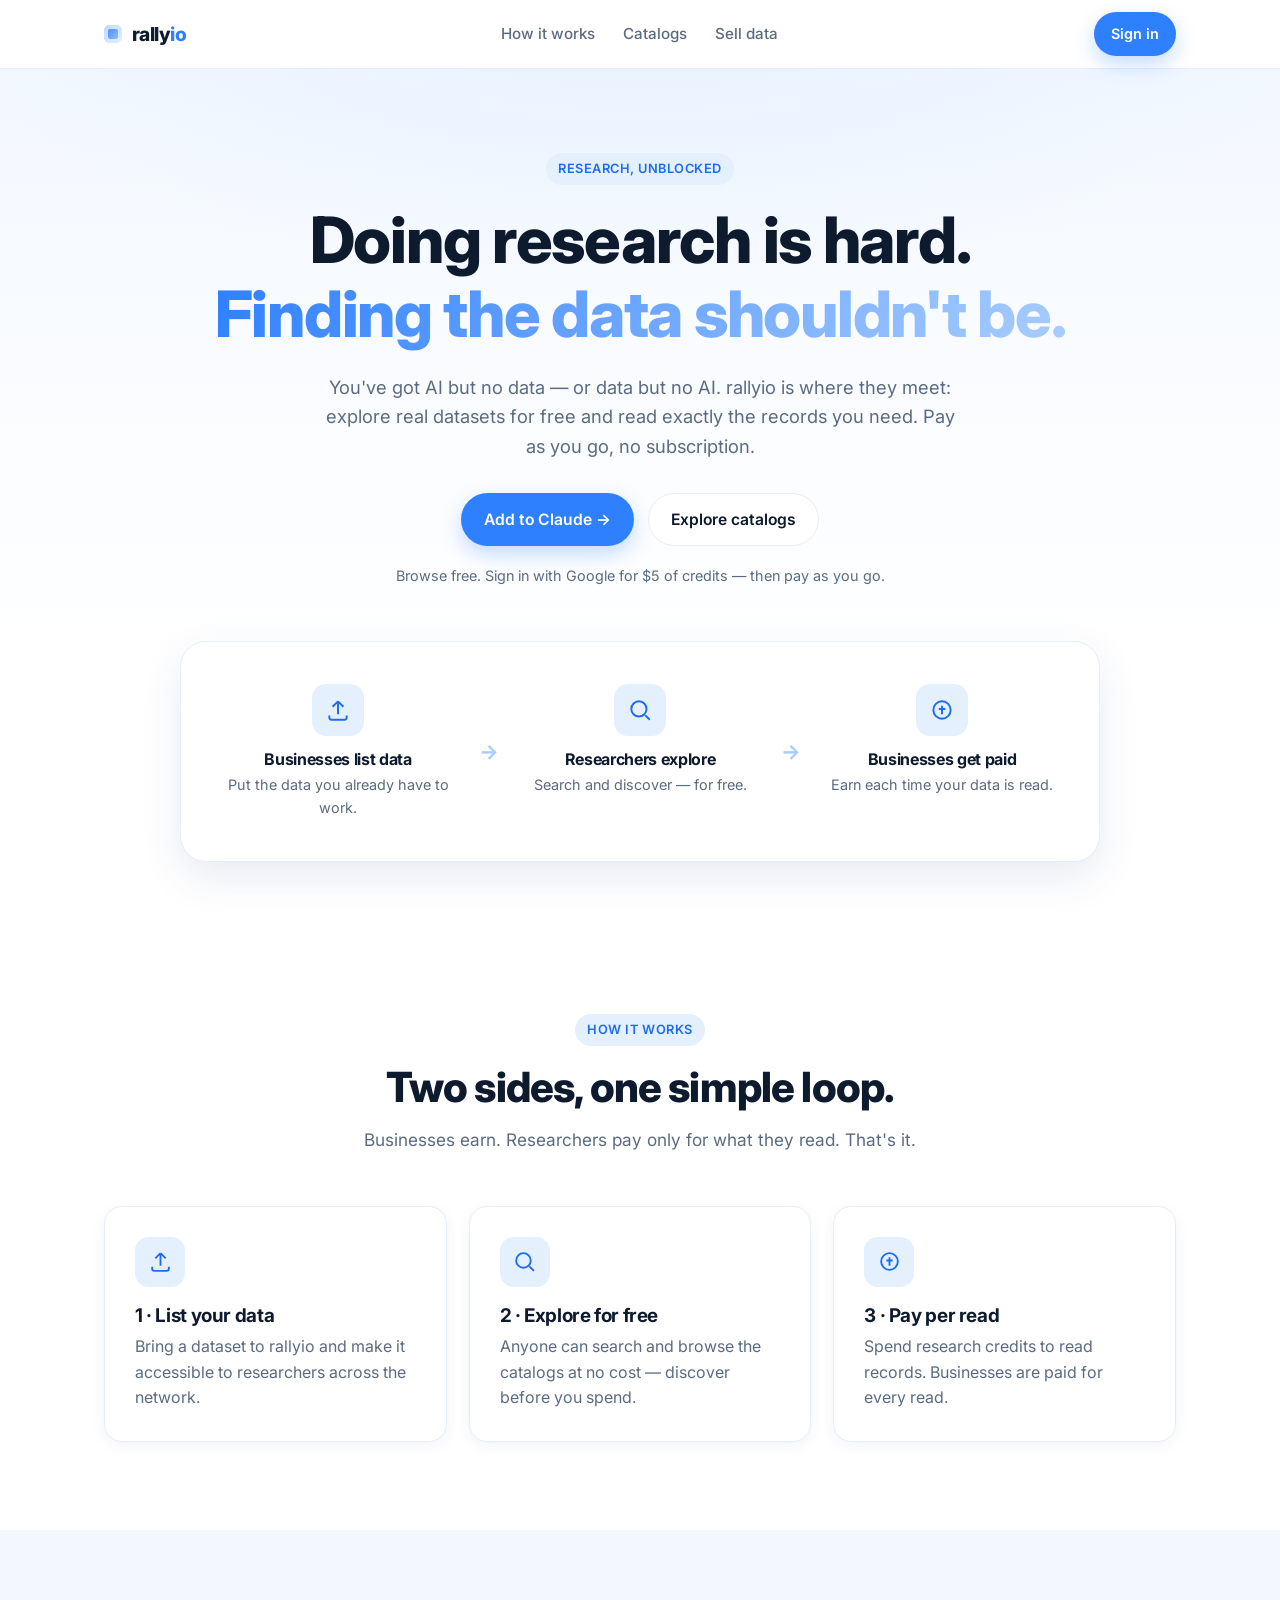
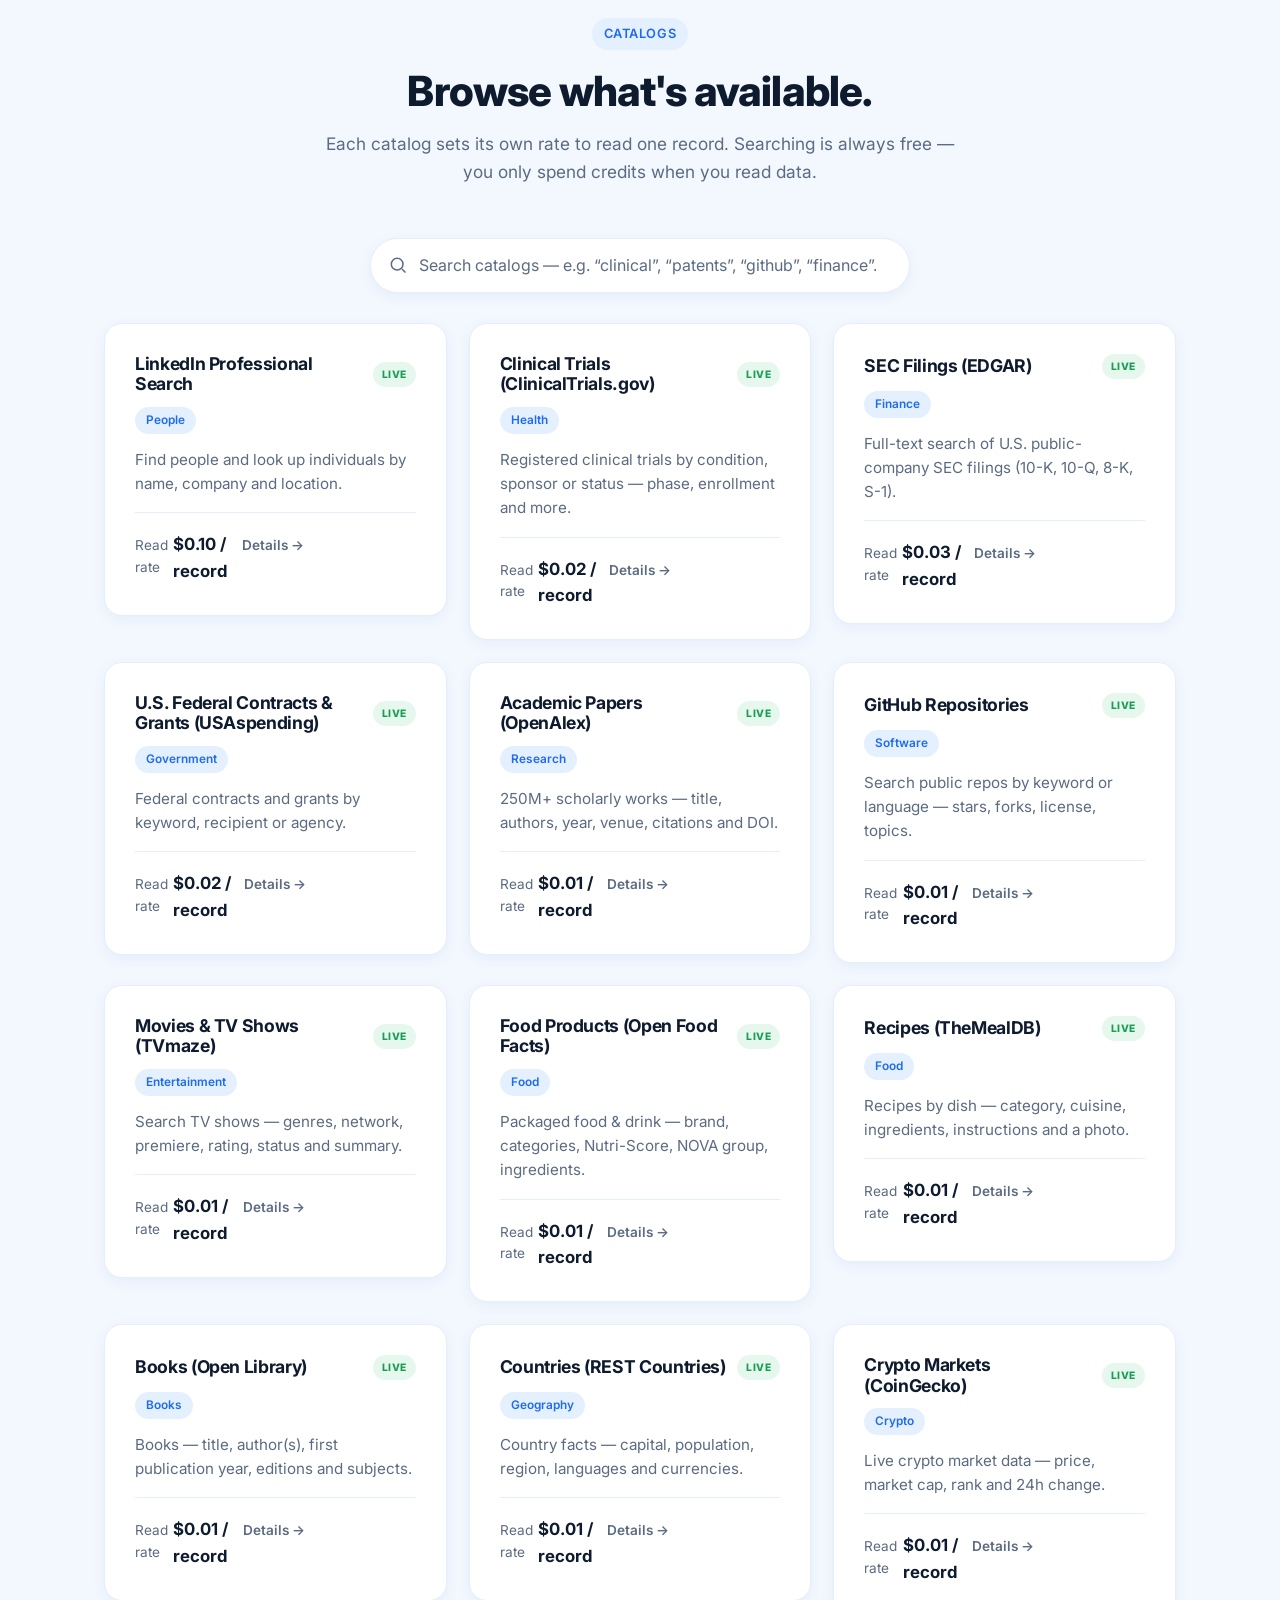
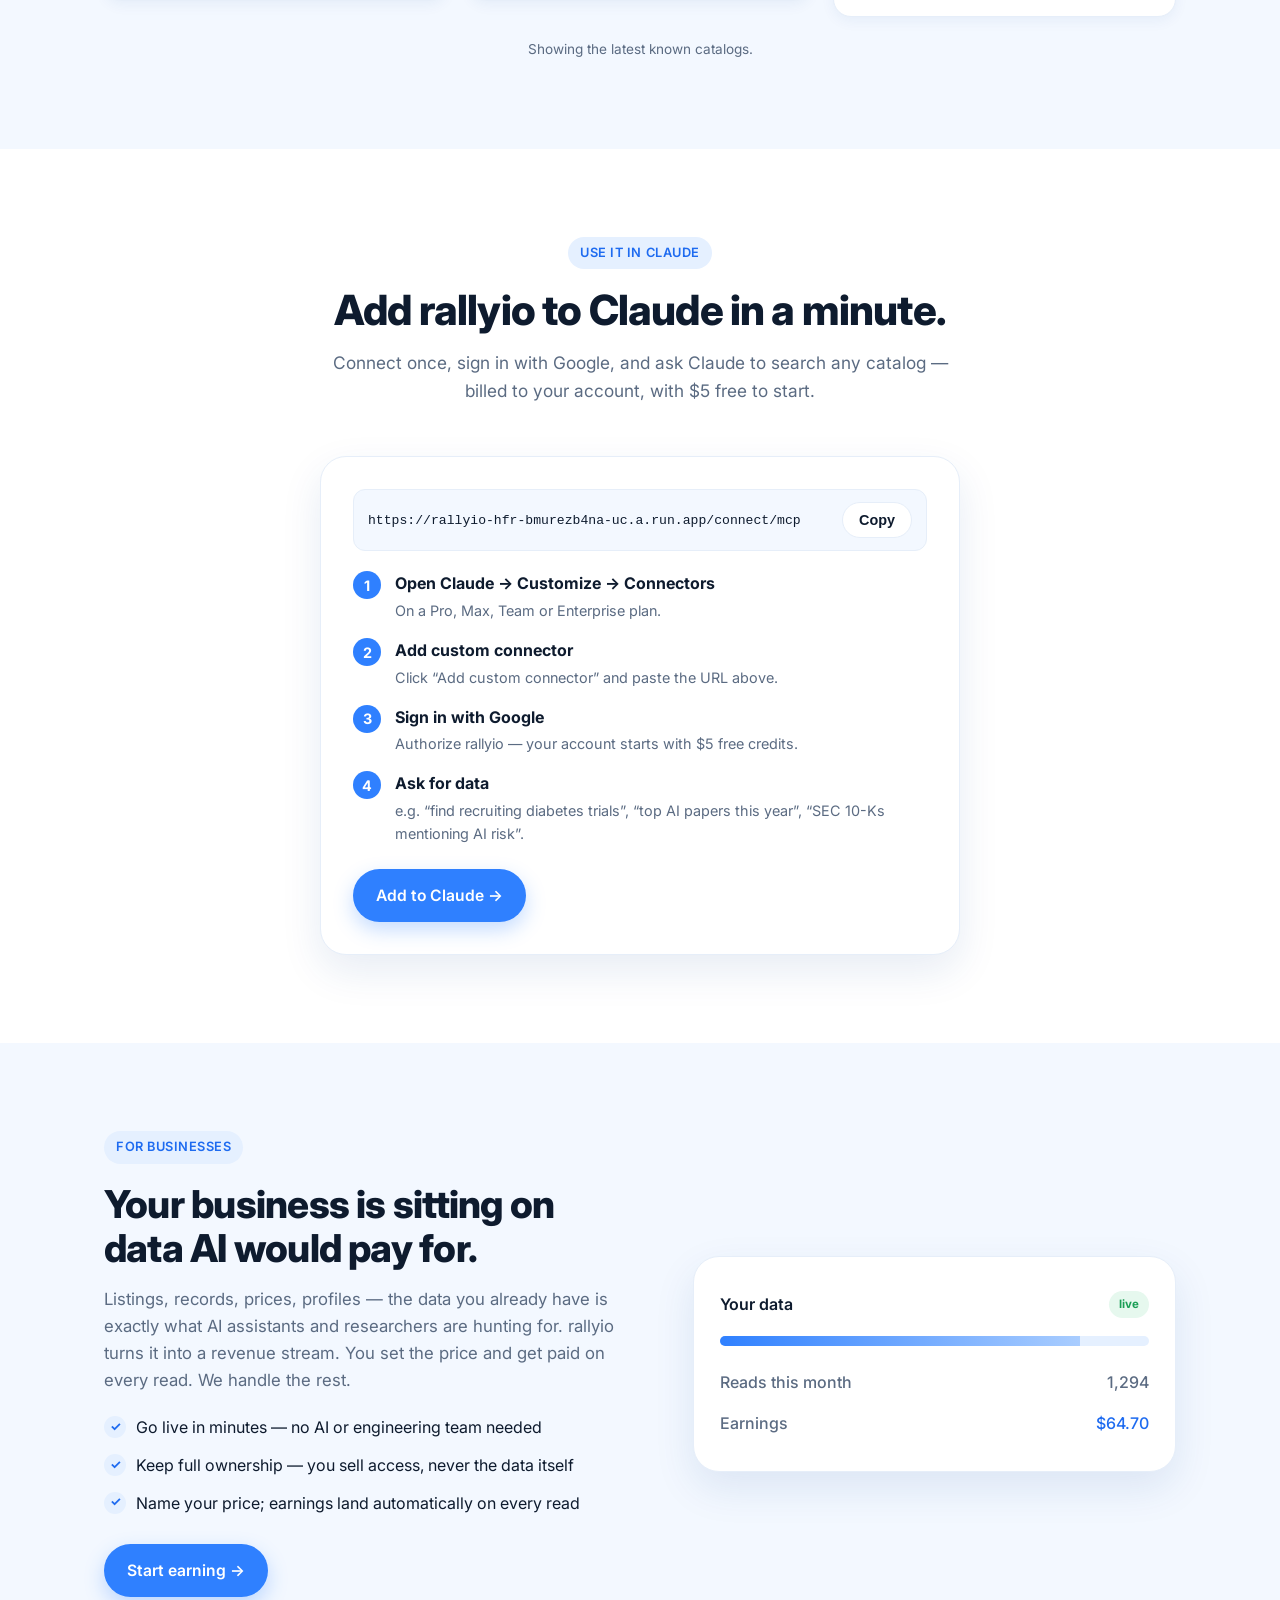
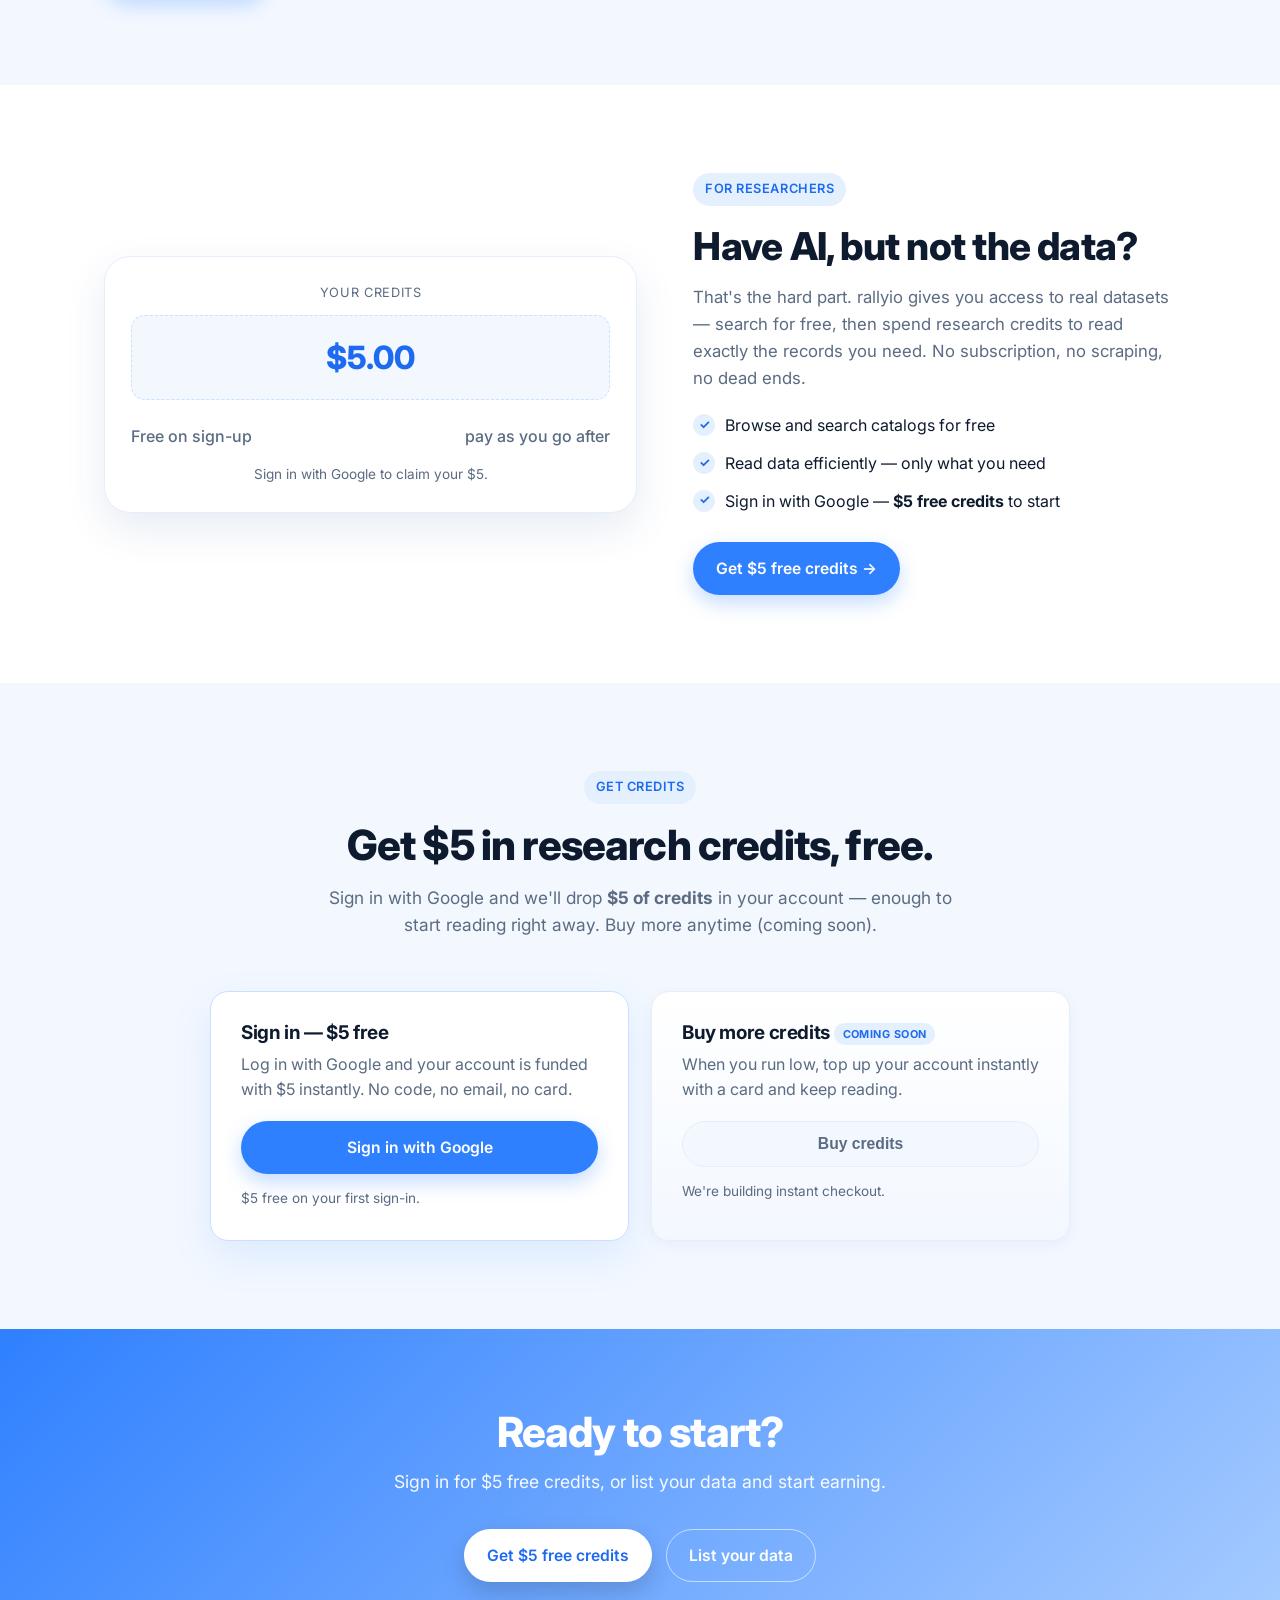
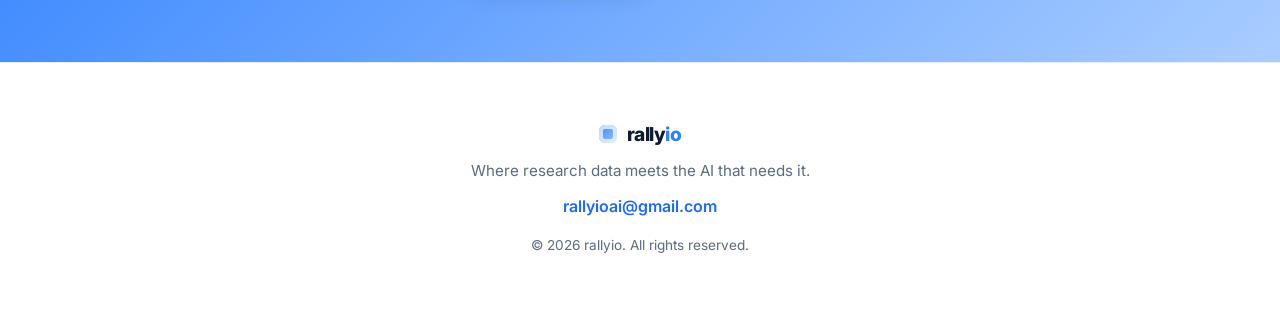
==== commit 82fcc5ec: "Point Add-to-Claude links to /customize/connectors (Claude moved connectors) Claude.ai moved connect" ====
--- a/index.html
+++ b/index.html
@@ -160,12 +160,12 @@
           <button id="copyHomeConnect" class="btn btn--ghost btn--sm">Copy</button>
         </div>
         <div class="cat-steps">
-          <div class="cat-step"><span class="cat-step__n">1</span><div><strong>Open Claude → Settings → Connectors</strong><p>On a Pro, Max, Team or Enterprise plan.</p></div></div>
+          <div class="cat-step"><span class="cat-step__n">1</span><div><strong>Open Claude → Customize → Connectors</strong><p>On a Pro, Max, Team or Enterprise plan.</p></div></div>
           <div class="cat-step"><span class="cat-step__n">2</span><div><strong>Add custom connector</strong><p>Click “Add custom connector” and paste the URL above.</p></div></div>
           <div class="cat-step"><span class="cat-step__n">3</span><div><strong>Sign in with Google</strong><p>Authorize rallyio — your account starts with $5 free credits.</p></div></div>
           <div class="cat-step"><span class="cat-step__n">4</span><div><strong>Ask for data</strong><p>e.g. “find recruiting diabetes trials”, “top AI papers this year”, “SEC 10-Ks mentioning AI risk”.</p></div></div>
         </div>
-        <a class="btn btn--primary" href="https://claude.ai/settings/connectors?modal=add-custom-connector" target="_blank" rel="noopener">Add to Claude →</a>
+        <a class="btn btn--primary" href="https://claude.ai/customize/connectors?modal=add-custom-connector" target="_blank" rel="noopener">Add to Claude →</a>
       </div>
     </div>
   </section>
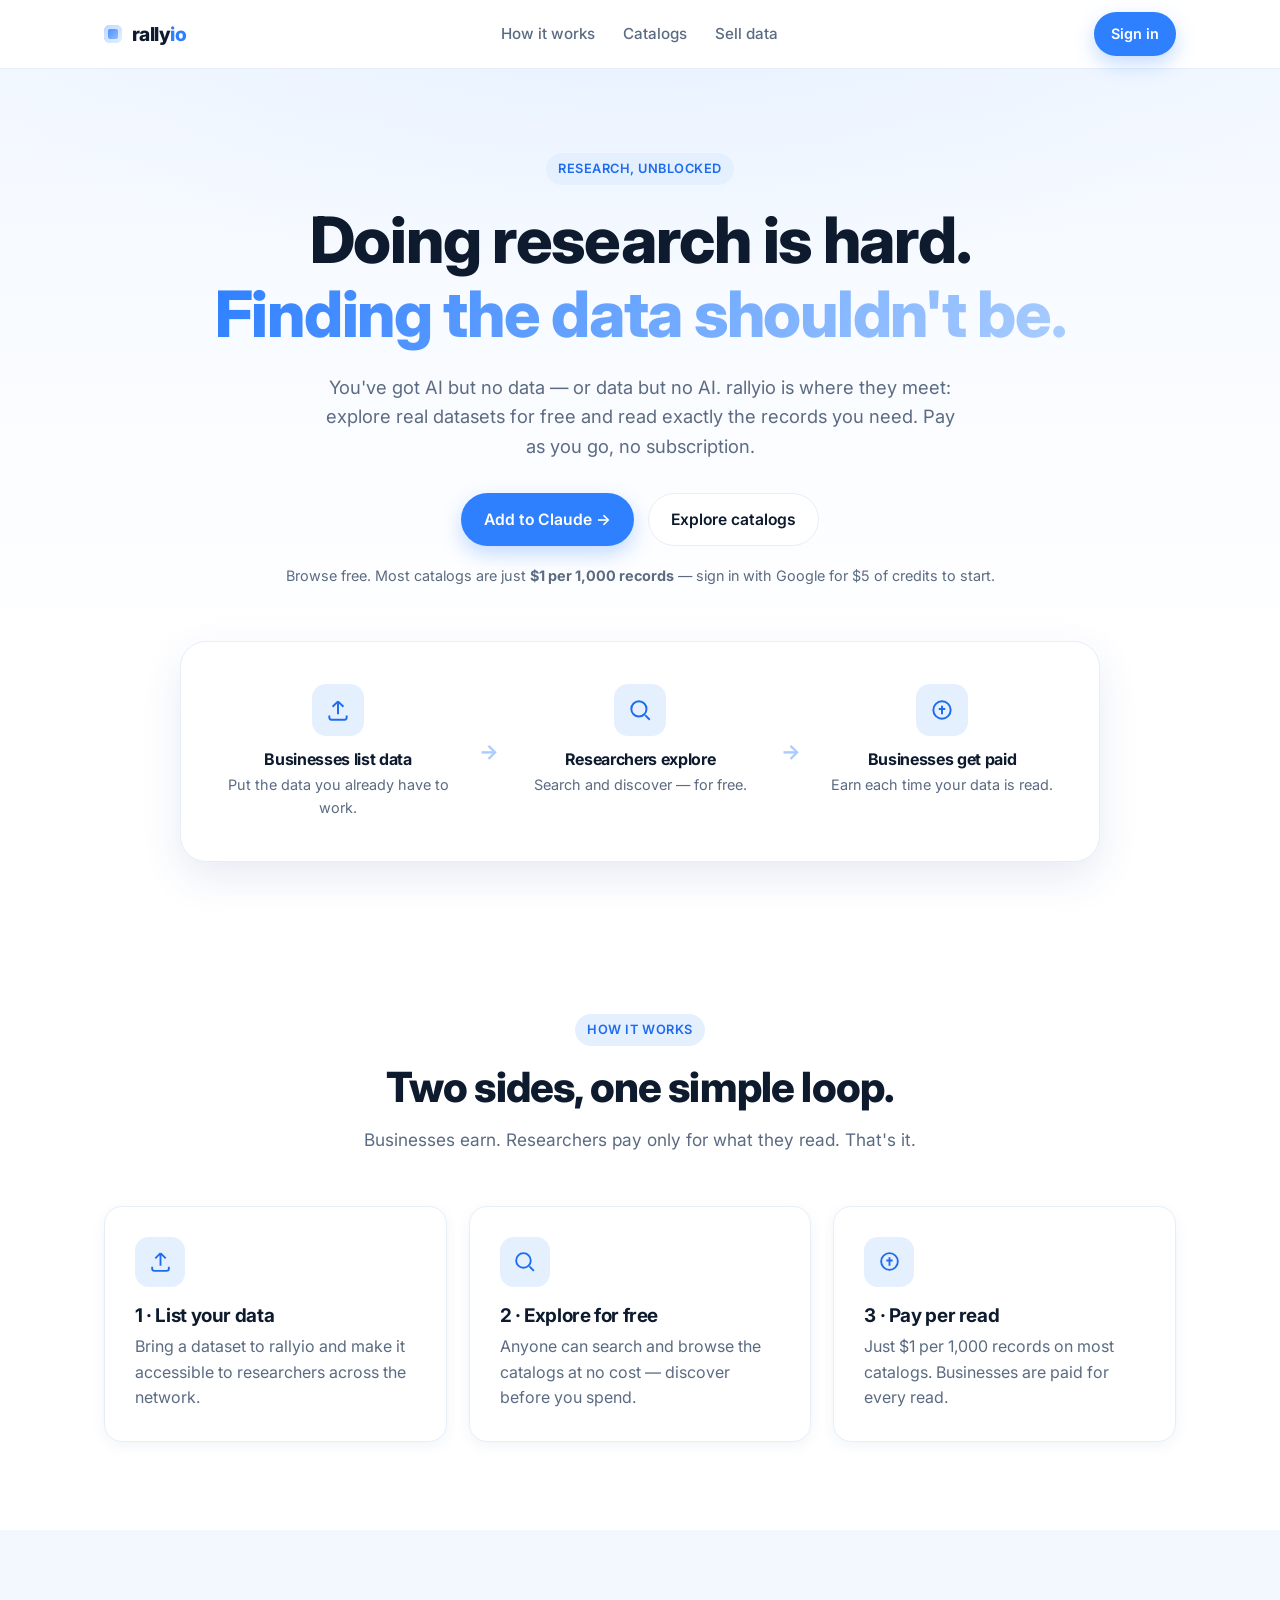
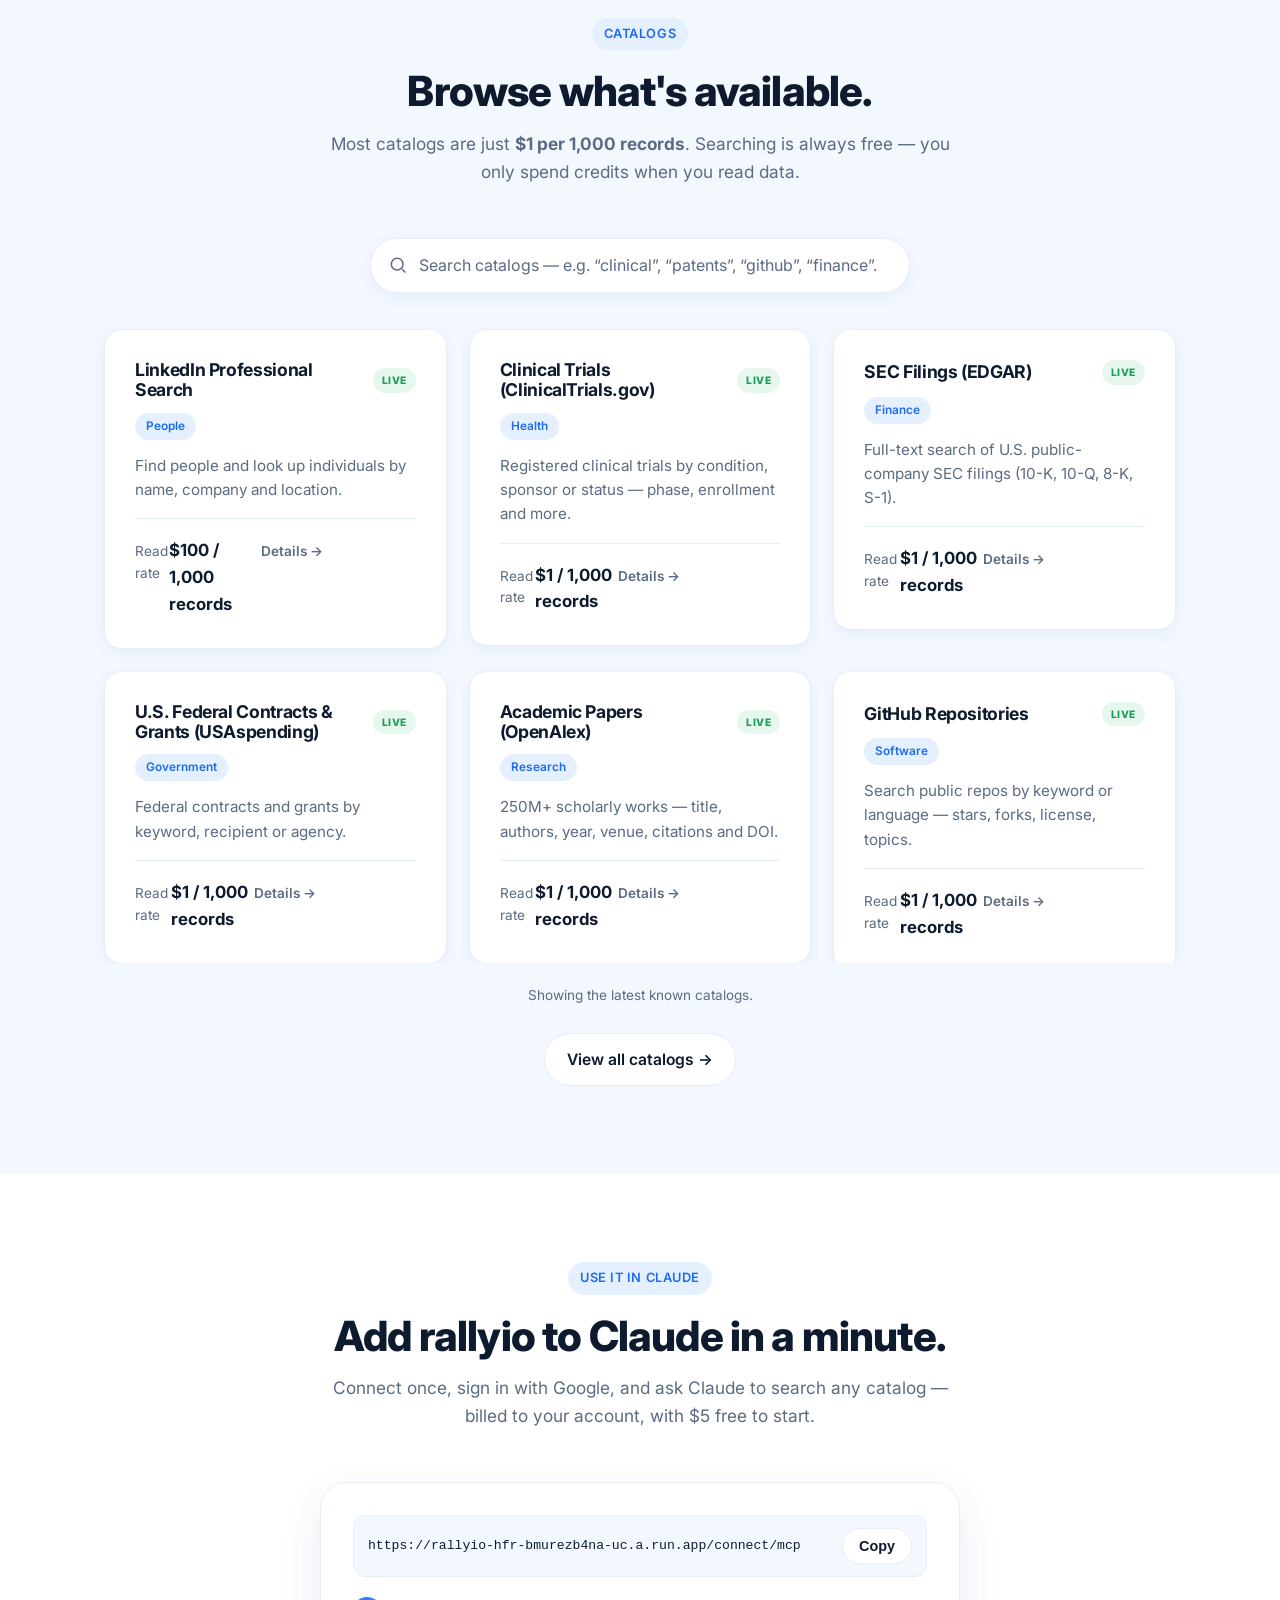
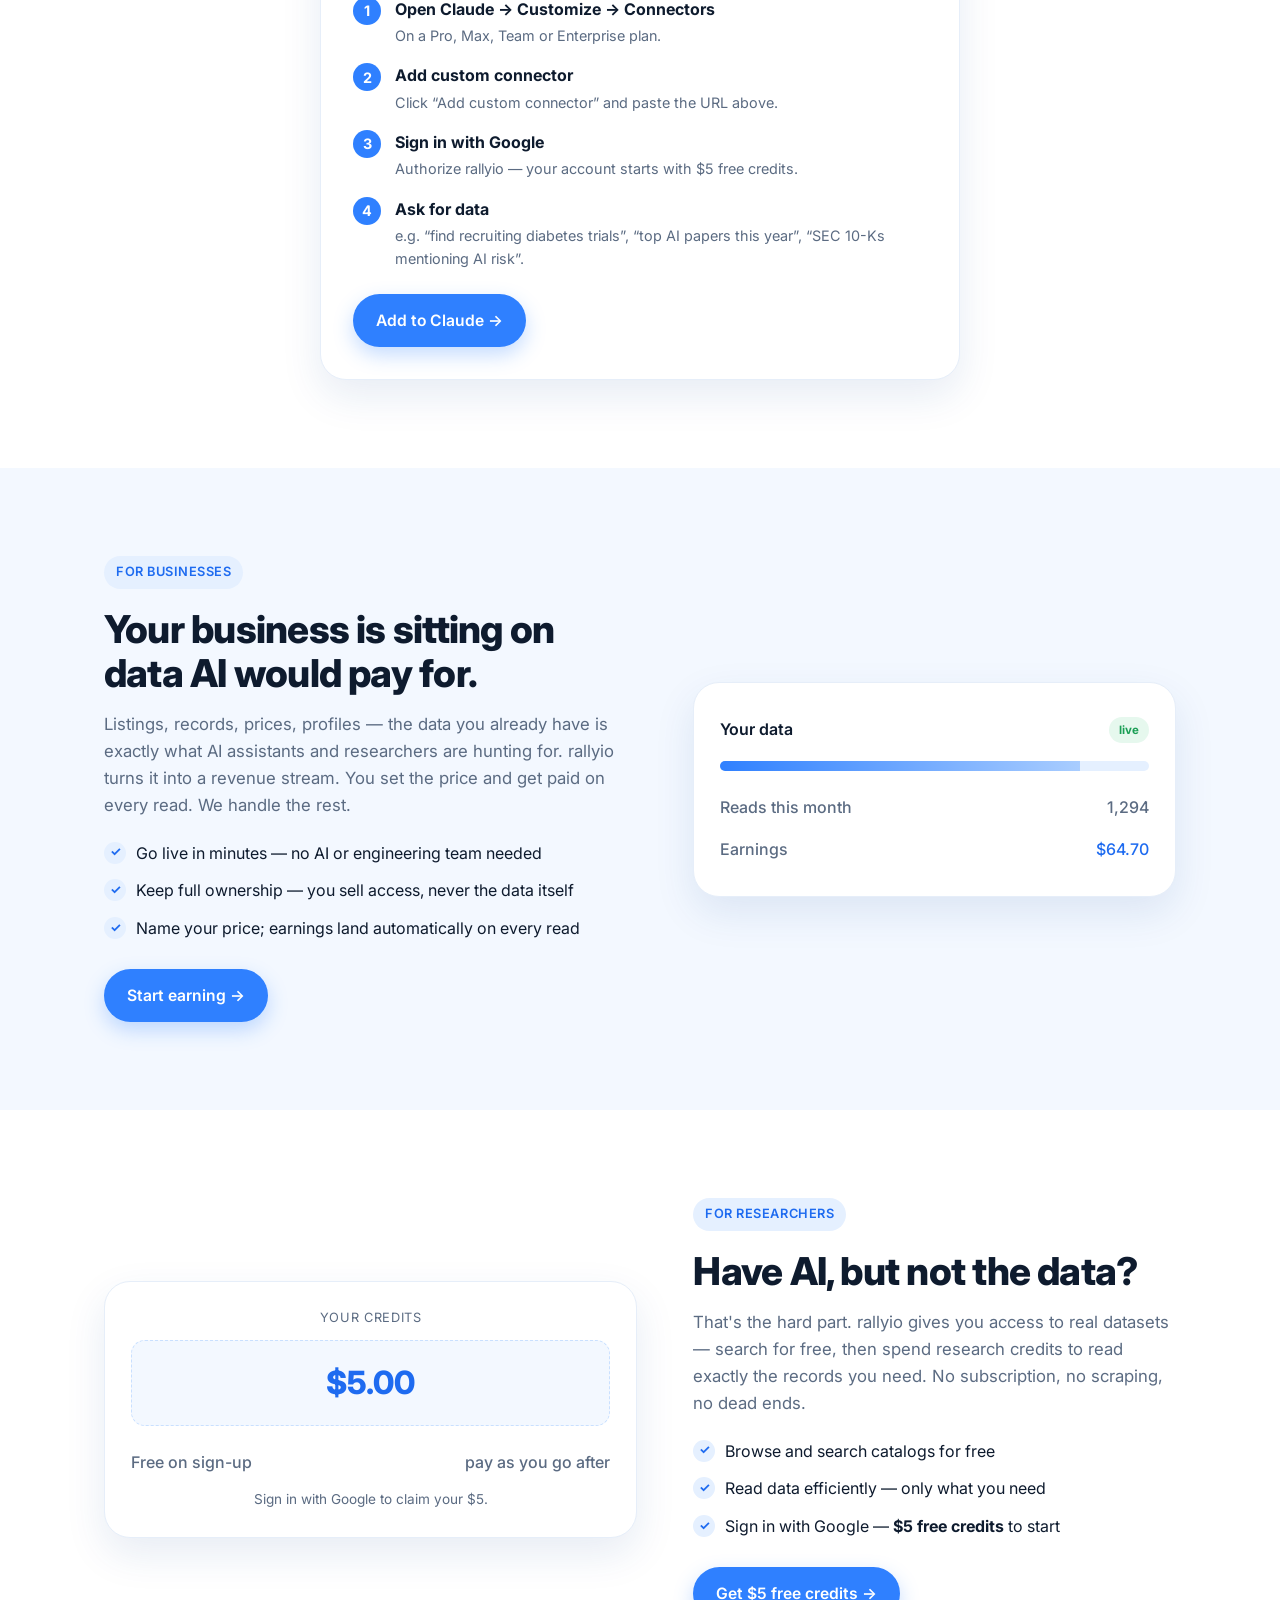
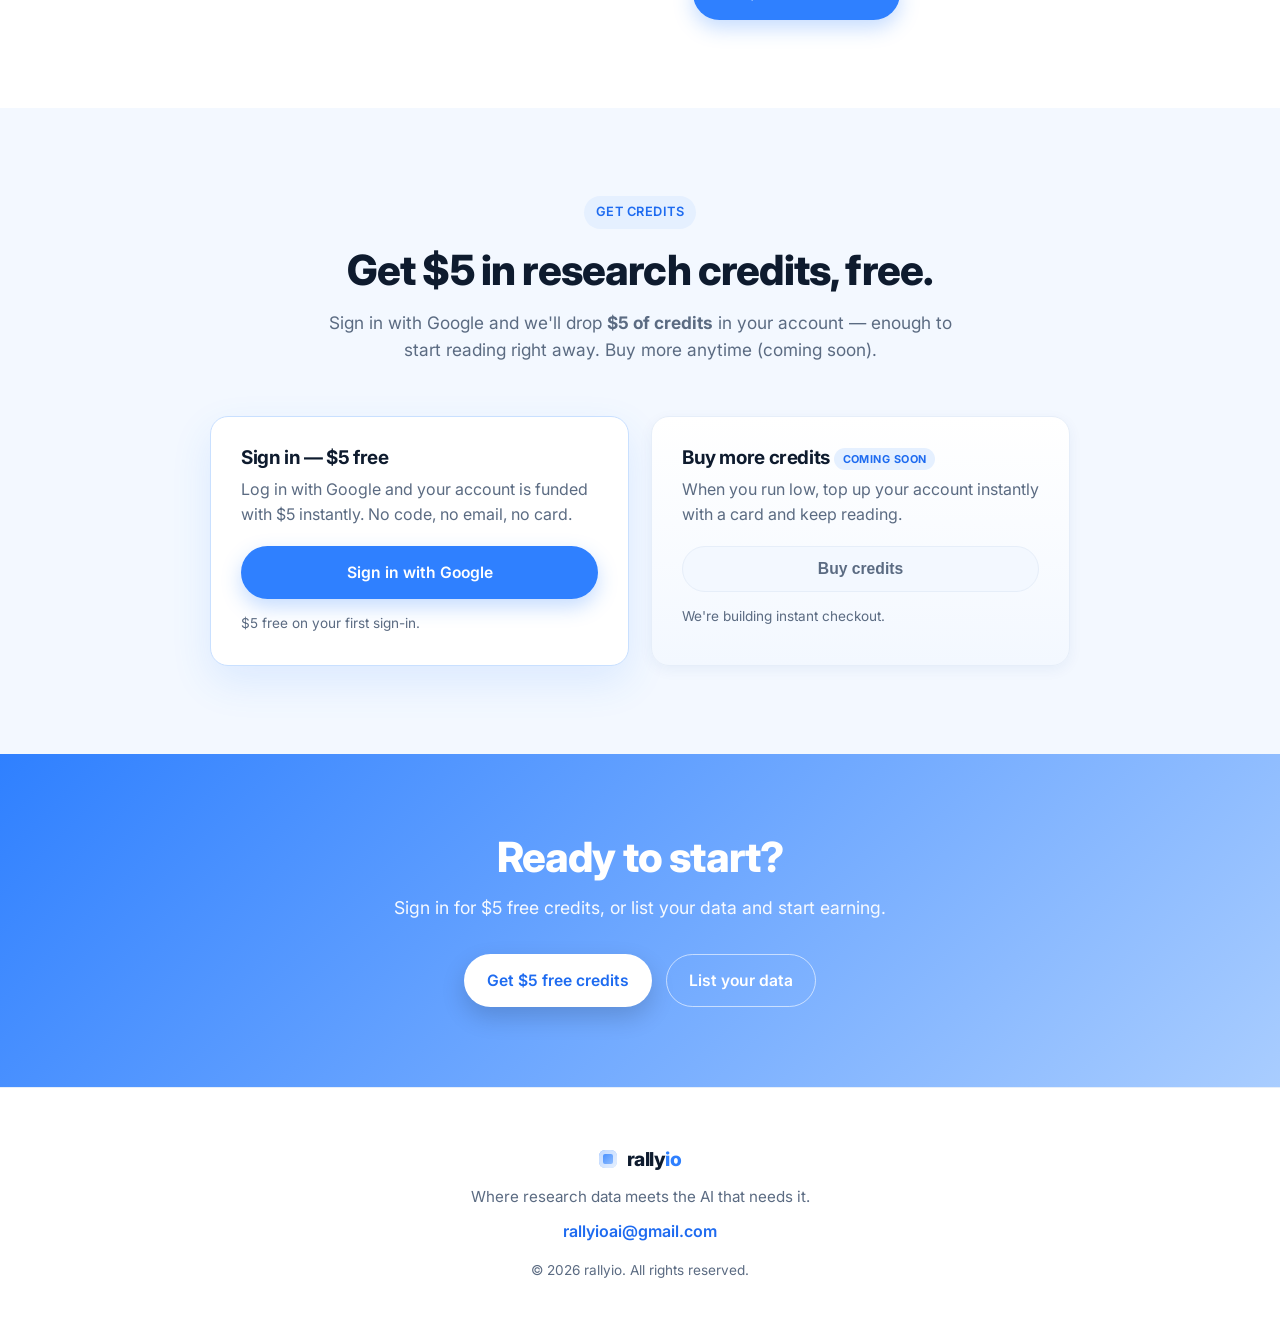
==== commit c44d047c: "Add All-catalogs page + reframe pricing to $1 per 1,000 records - New catalogs.html: full scrollable" ====
--- a/index.html
+++ b/index.html
@@ -51,7 +51,7 @@
         <a class="btn btn--primary" href="#connect-claude">Add to Claude →</a>
         <a class="btn btn--ghost" href="#catalogs">Explore catalogs</a>
       </div>
-      <p class="hero__note">Browse free. Sign in with Google for $5 of credits — then pay as you go.</p>
+      <p class="hero__note">Browse free. Most catalogs are just <strong>$1 per 1,000 records</strong> — sign in with Google for $5 of credits to start.</p>
 
       <div class="hero__card">
         <div class="flow">
@@ -112,7 +112,7 @@
             <svg viewBox="0 0 24 24" fill="none" stroke="currentColor" stroke-width="1.8"><circle cx="12" cy="12" r="8"/><path d="M12 8v8m-3-5h6"/></svg>
           </div>
           <h3>3 · Pay per read</h3>
-          <p>Spend research credits to read records. Businesses are paid for every read.</p>
+          <p>Just $1 per 1,000 records on most catalogs. Businesses are paid for every read.</p>
         </article>
       </div>
     </div>
@@ -125,7 +125,7 @@
         <span class="eyebrow">Catalogs</span>
         <h2>Browse what's available.</h2>
         <p class="section__lead">
-          Each catalog sets its own rate to read one record. Searching is always free —
+          Most catalogs are just <strong>$1 per 1,000 records</strong>. Searching is always free —
           you only spend credits when you read data.
         </p>
       </div>
@@ -137,11 +137,16 @@
                aria-label="Search catalogs" />
       </div>
 
-      <div id="catalogList" class="cards cards--3" aria-live="polite">
-        <!-- Populated by script.js from the live /catalogs API, with a built-in fallback. -->
-        <p id="catalogLoading" class="catalog-loading">Loading catalogs…</p>
+      <div class="catalog-scroll">
+        <div id="catalogList" class="cards cards--3" aria-live="polite">
+          <!-- Populated by script.js from the live /catalogs API, with a built-in fallback. -->
+          <p id="catalogLoading" class="catalog-loading">Loading catalogs…</p>
+        </div>
       </div>
       <p id="catalogNote" class="catalog-note"></p>
+      <div class="catalog-viewall">
+        <a class="btn btn--ghost" href="catalogs.html">View all catalogs →</a>
+      </div>
     </div>
   </section>
 
--- a/styles.css
+++ b/styles.css
@@ -214,6 +214,12 @@
 .footer__copy { color: var(--muted); font-size: .85rem; margin-top: 6px; }
 
 /* ---------- Catalog cards (dynamic) ---------- */
+.catalog-scroll { max-height: 640px; overflow-y: auto; padding: 6px 8px; margin: 0 -8px; }
+.catalog-scroll::-webkit-scrollbar { width: 10px; }
+.catalog-scroll::-webkit-scrollbar-track { background: transparent; }
+.catalog-scroll::-webkit-scrollbar-thumb { background: rgba(20,40,80,.18); border-radius: 999px; border: 3px solid transparent; background-clip: content-box; }
+.catalog-scroll::-webkit-scrollbar-thumb:hover { background: rgba(20,40,80,.3); background-clip: content-box; }
+.catalog-viewall { text-align: center; margin-top: 26px; }
 .catalog-loading { grid-column: 1 / -1; text-align: center; color: var(--muted); padding: 24px 0; }
 .catalog-note { text-align: center; color: var(--muted); font-size: .85rem; margin-top: 22px; }
 .catalog-search-wrap { position: relative; max-width: 540px; margin: 0 auto 30px; }
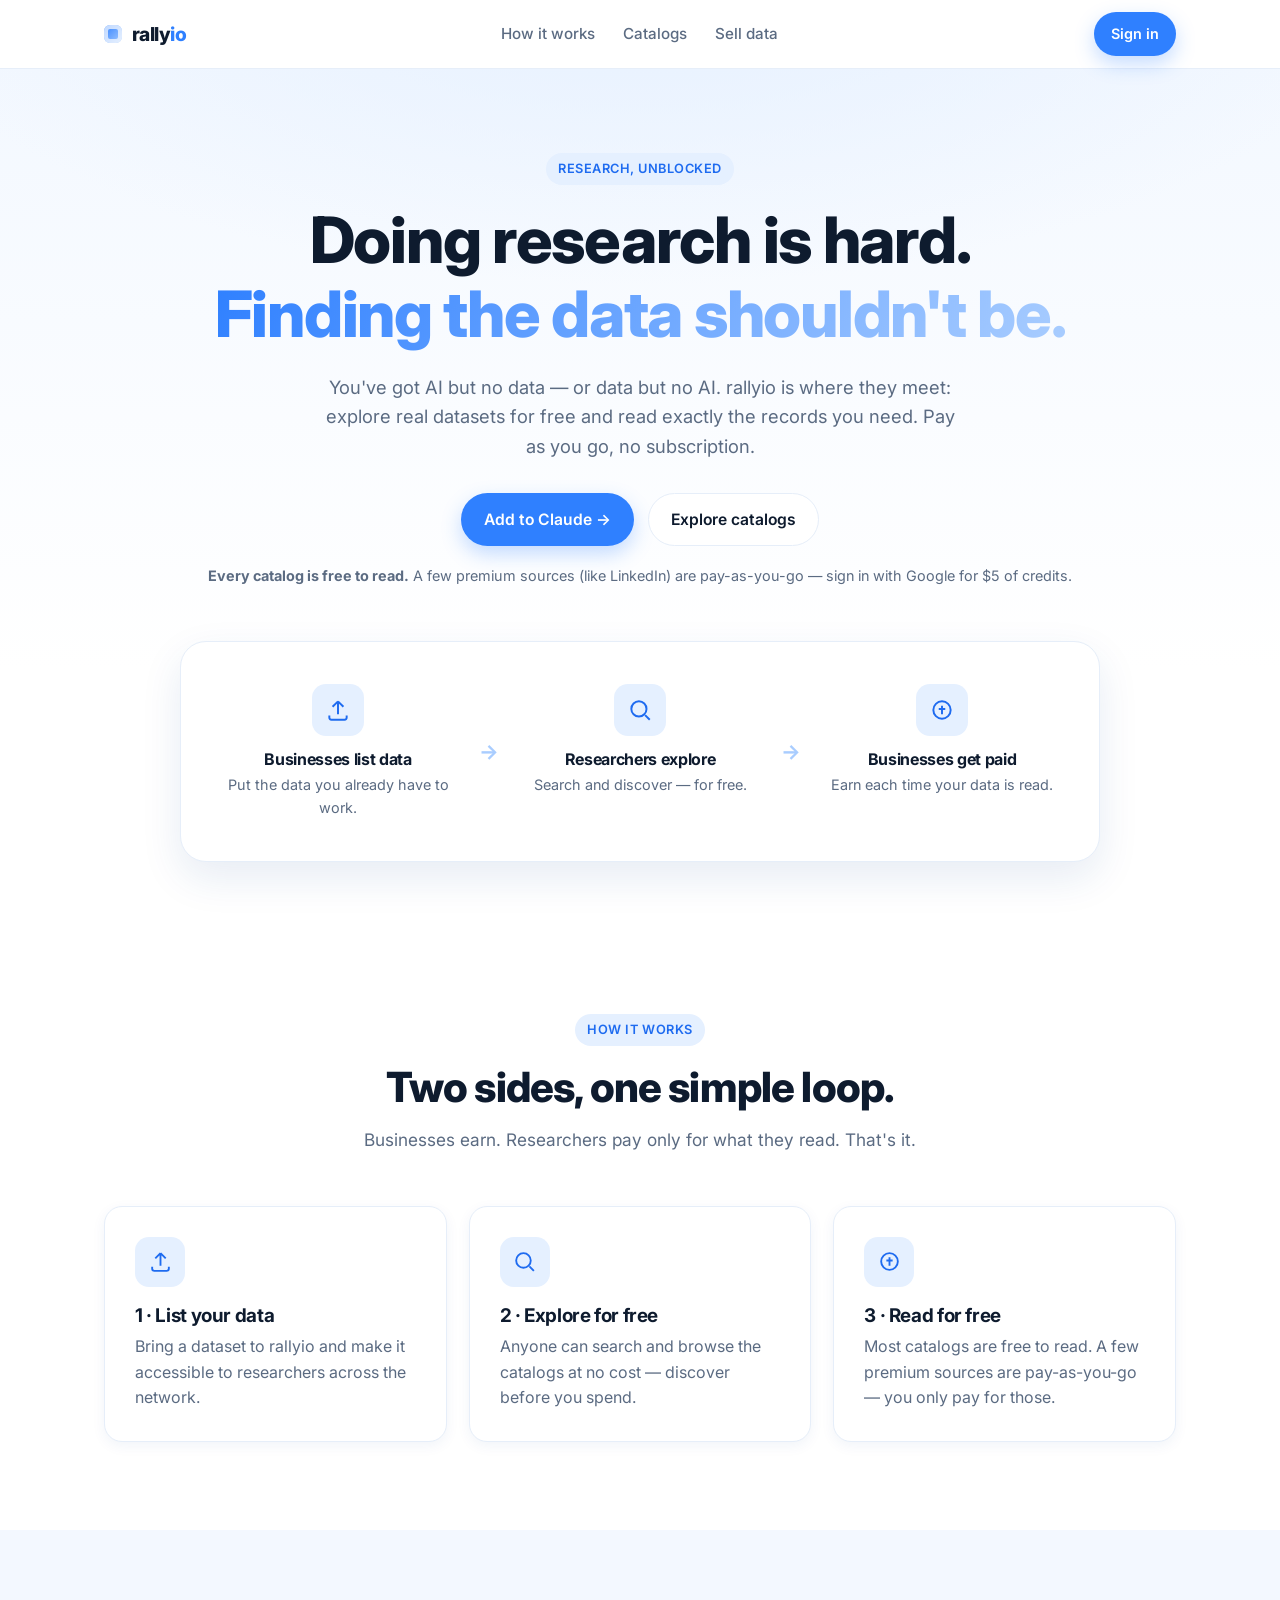
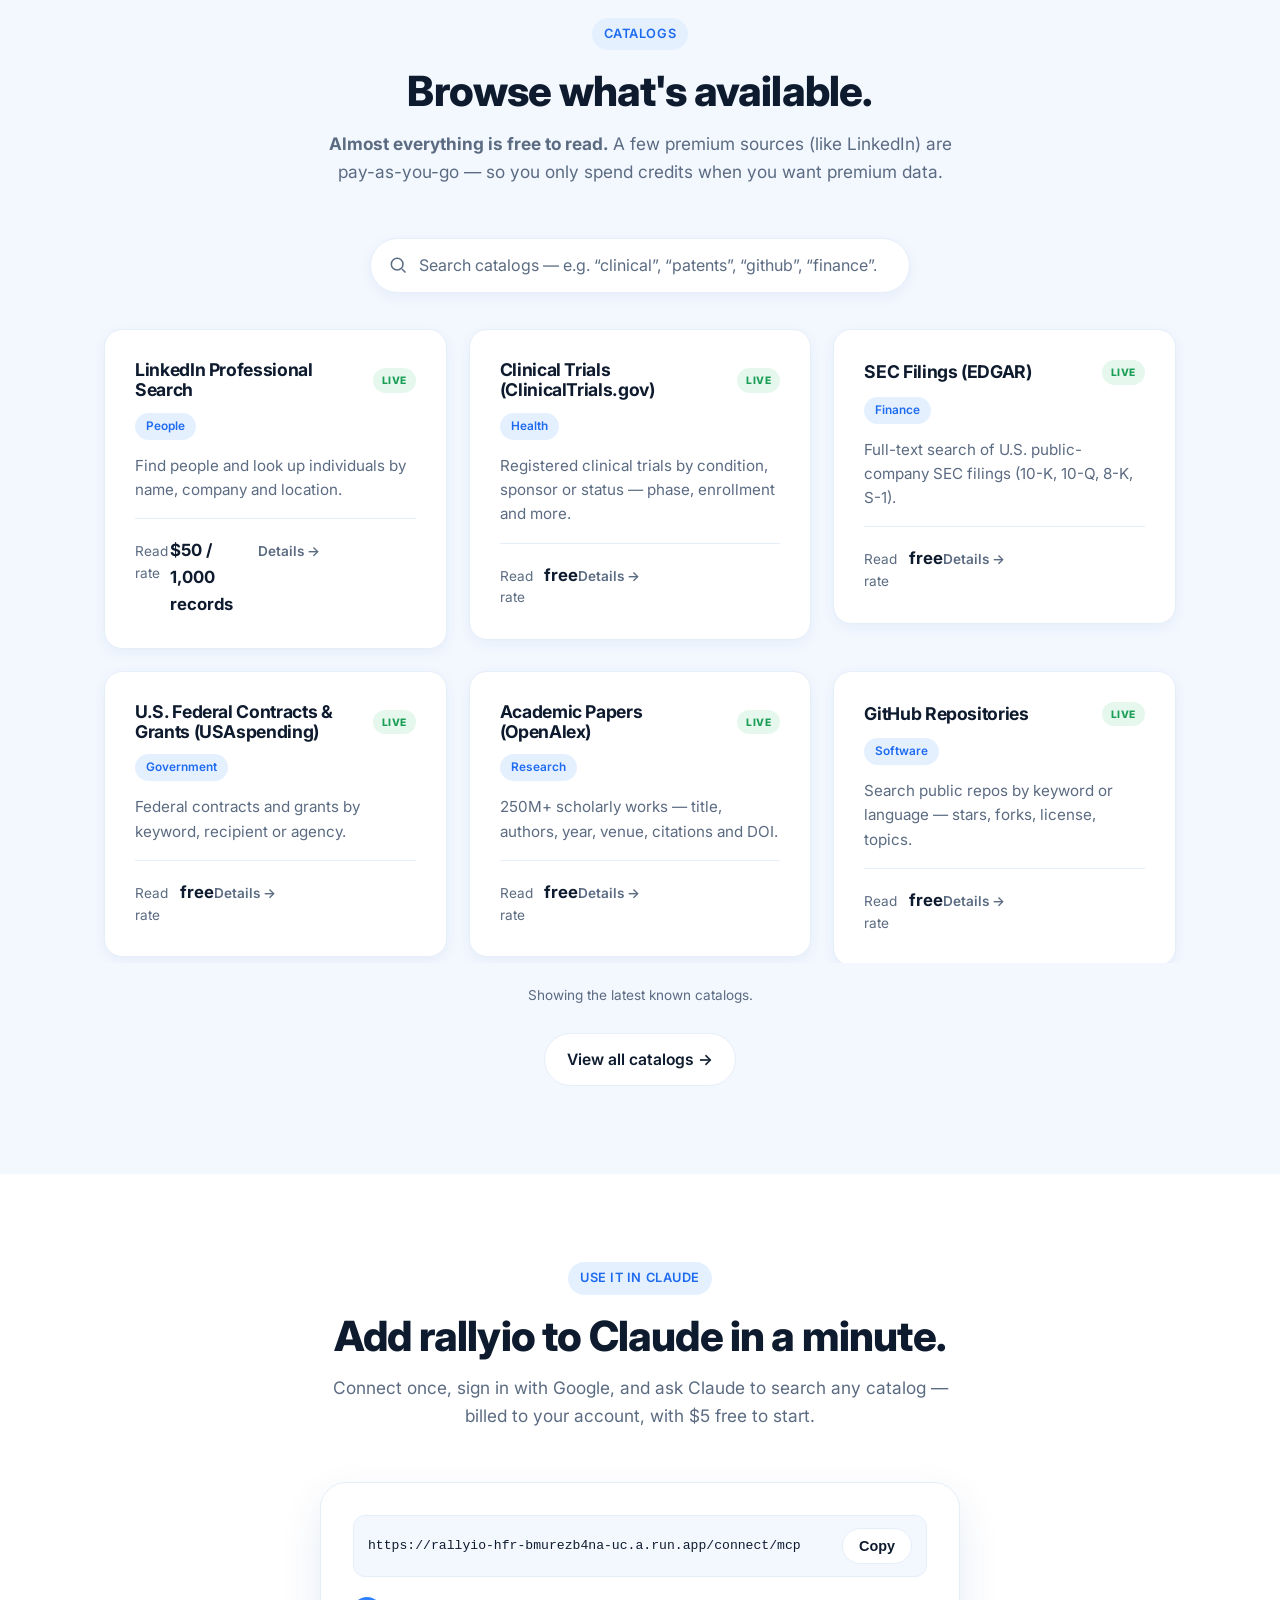
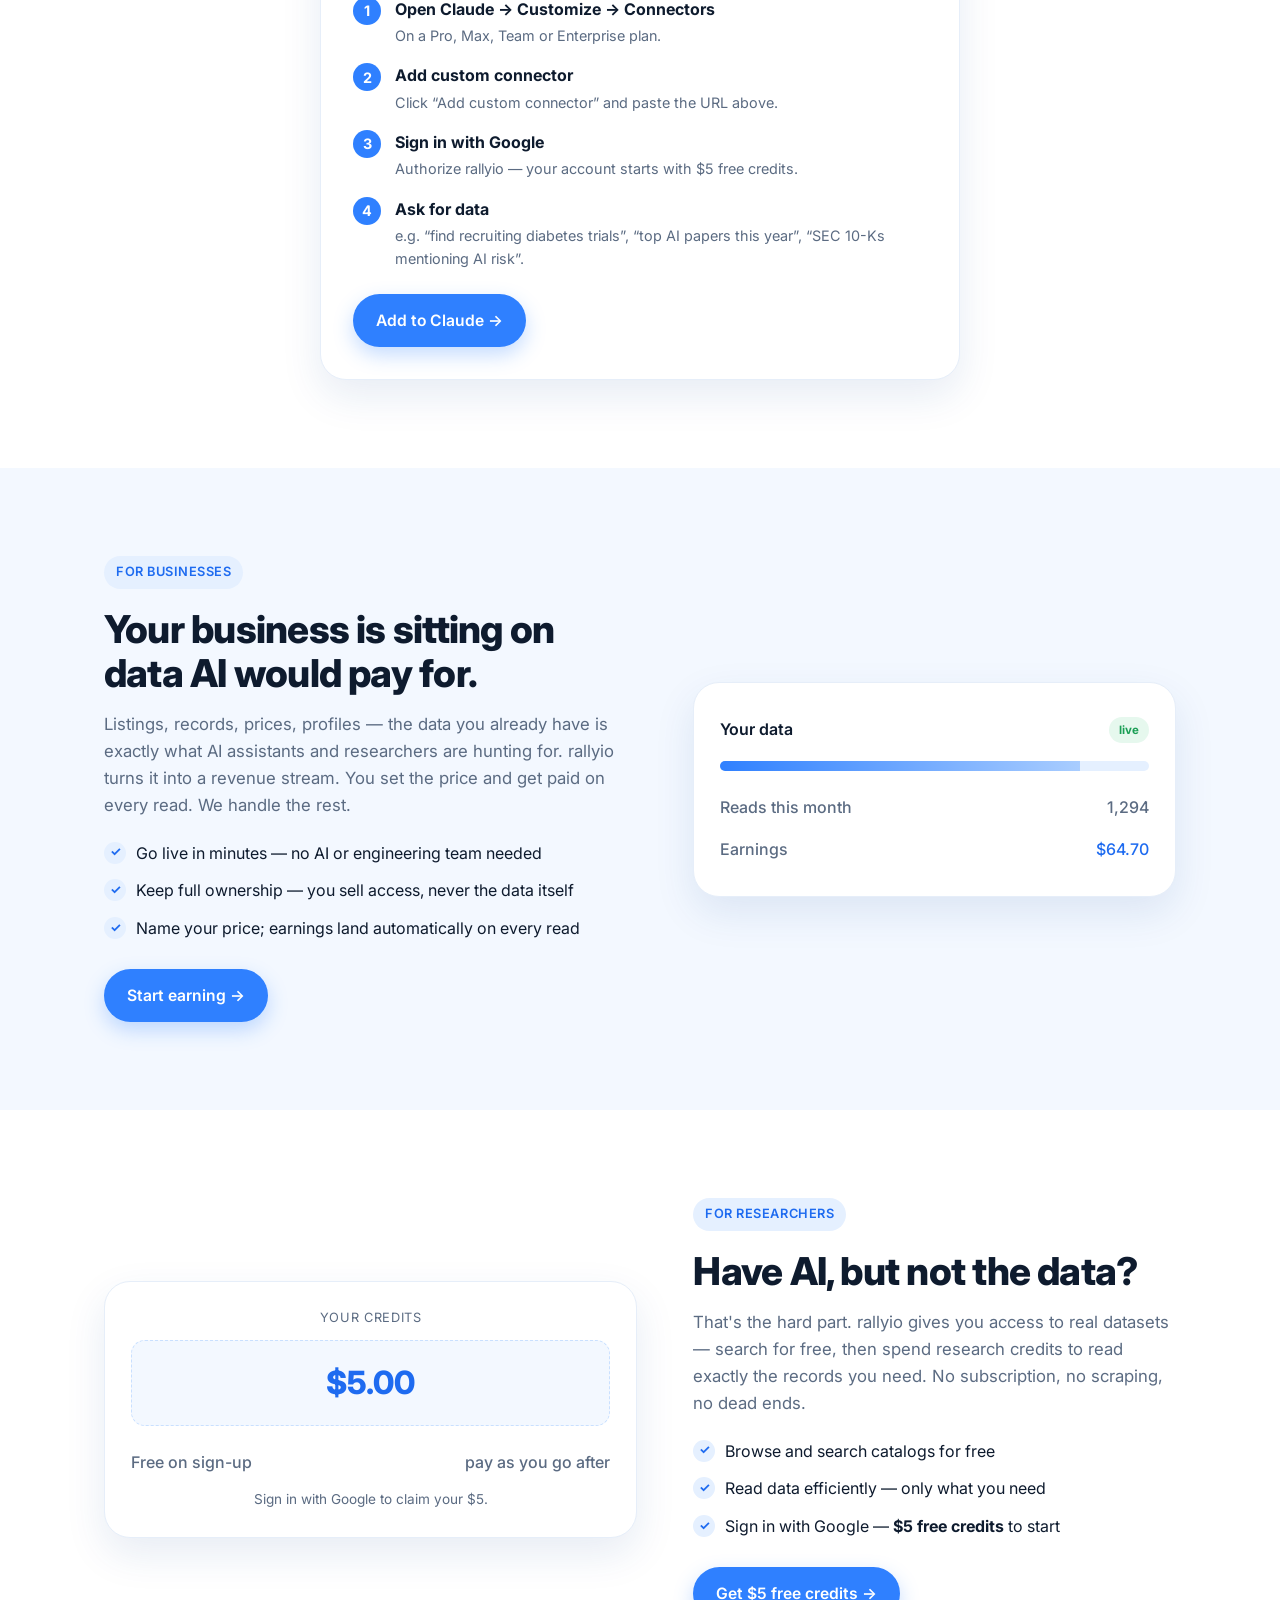
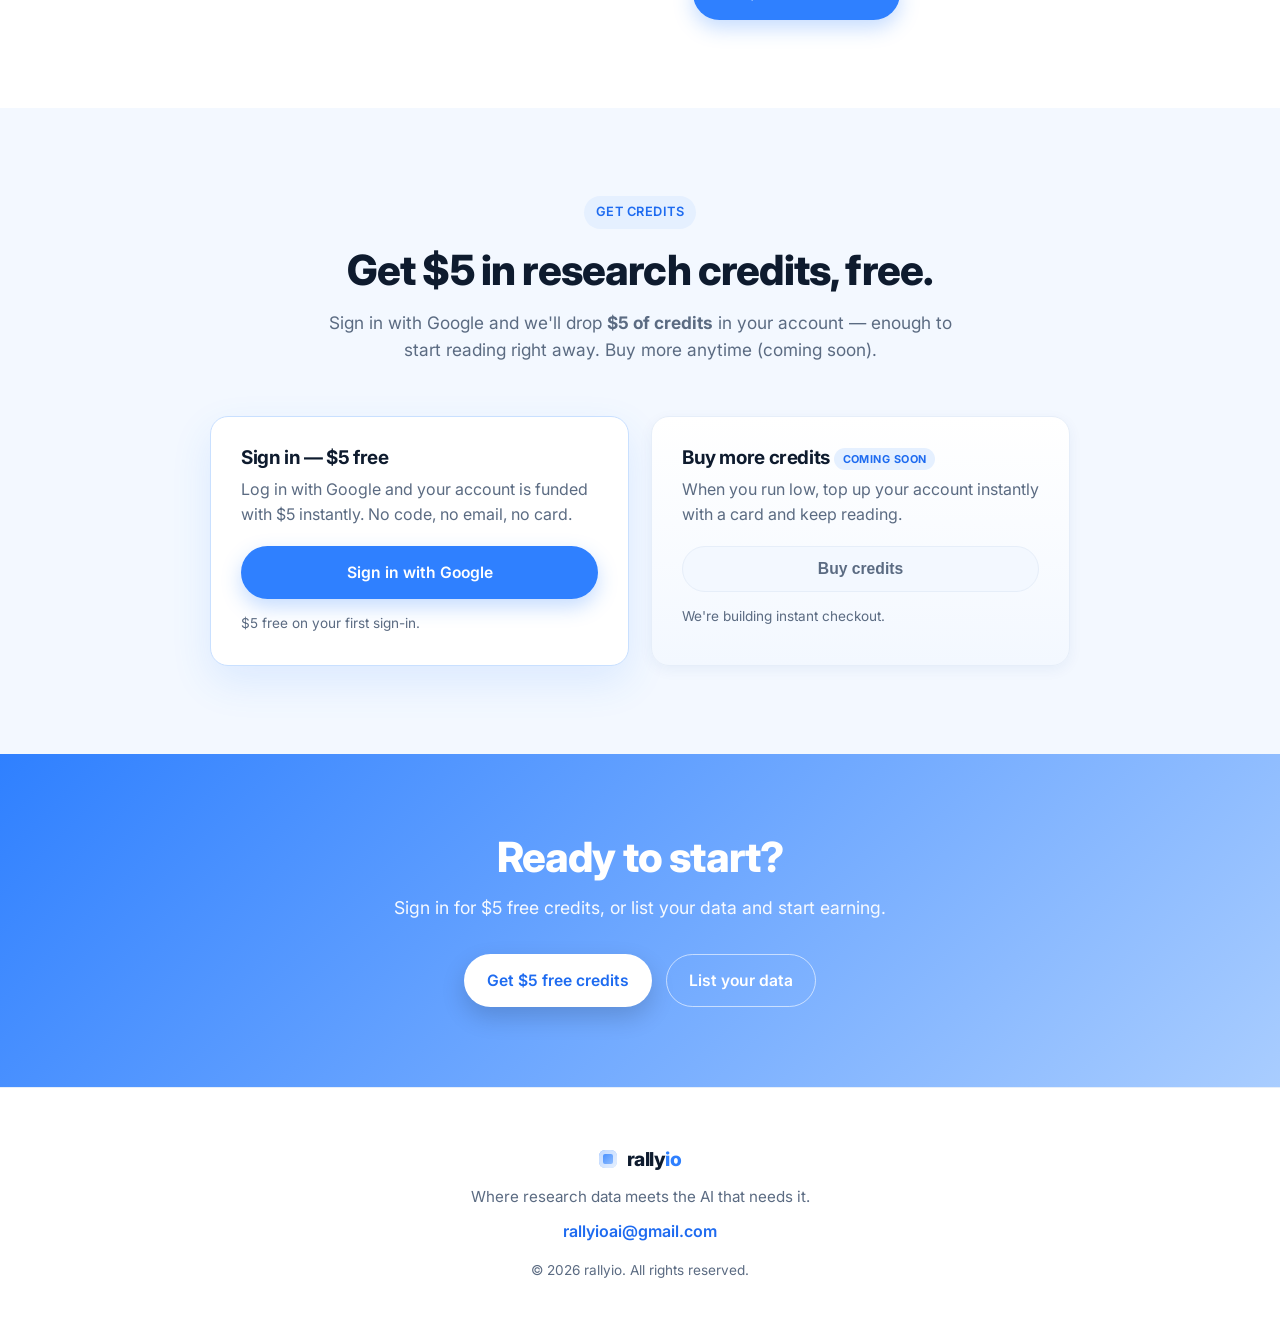
==== commit 4eb222d8: "Dashboard catalog toggles + free-pricing pivot on site - New 'Your catalogs' dashboard card: per-acc" ====
--- a/index.html
+++ b/index.html
@@ -51,7 +51,7 @@
         <a class="btn btn--primary" href="#connect-claude">Add to Claude →</a>
         <a class="btn btn--ghost" href="#catalogs">Explore catalogs</a>
       </div>
-      <p class="hero__note">Browse free. Most catalogs are just <strong>$1 per 1,000 records</strong> — sign in with Google for $5 of credits to start.</p>
+      <p class="hero__note"><strong>Every catalog is free to read.</strong> A few premium sources (like LinkedIn) are pay-as-you-go — sign in with Google for $5 of credits.</p>
 
       <div class="hero__card">
         <div class="flow">
@@ -111,8 +111,8 @@
           <div class="card__icon">
             <svg viewBox="0 0 24 24" fill="none" stroke="currentColor" stroke-width="1.8"><circle cx="12" cy="12" r="8"/><path d="M12 8v8m-3-5h6"/></svg>
           </div>
-          <h3>3 · Pay per read</h3>
-          <p>Just $1 per 1,000 records on most catalogs. Businesses are paid for every read.</p>
+          <h3>3 · Read for free</h3>
+          <p>Most catalogs are free to read. A few premium sources are pay-as-you-go — you only pay for those.</p>
         </article>
       </div>
     </div>
@@ -125,8 +125,8 @@
         <span class="eyebrow">Catalogs</span>
         <h2>Browse what's available.</h2>
         <p class="section__lead">
-          Most catalogs are just <strong>$1 per 1,000 records</strong>. Searching is always free —
-          you only spend credits when you read data.
+          <strong>Almost everything is free to read.</strong> A few premium sources (like LinkedIn)
+          are pay-as-you-go — so you only spend credits when you want premium data.
         </p>
       </div>
 
--- a/styles.css
+++ b/styles.css
@@ -220,6 +220,24 @@
 .catalog-scroll::-webkit-scrollbar-thumb { background: rgba(20,40,80,.18); border-radius: 999px; border: 3px solid transparent; background-clip: content-box; }
 .catalog-scroll::-webkit-scrollbar-thumb:hover { background: rgba(20,40,80,.3); background-clip: content-box; }
 .catalog-viewall { text-align: center; margin-top: 26px; }
+
+/* ---------- Dashboard: per-account catalog toggles ---------- */
+.app-catalogs__count { font-size: .85rem; color: var(--muted); font-weight: 600; }
+.app-catalogs__lead { color: var(--muted); font-size: .92rem; margin: 6px 0 16px; }
+.app-catalogs__bar { display: flex; gap: 10px; align-items: center; margin-bottom: 14px; flex-wrap: wrap; }
+.app-catalogs__bar .catalog-search { flex: 1; min-width: 200px; margin: 0; padding: 10px 16px; }
+.cat-prefs { max-height: 420px; overflow-y: auto; display: grid; grid-template-columns: 1fr 1fr; gap: 8px; padding-right: 4px; }
+.cat-pref {
+  display: flex; align-items: center; justify-content: space-between; gap: 12px;
+  padding: 10px 14px; border: 1px solid var(--line); border-radius: 12px; background: #fff; cursor: pointer;
+  transition: border-color .15s, box-shadow .15s;
+}
+.cat-pref:hover { border-color: var(--brand); }
+.cat-pref__info { display: flex; flex-direction: column; min-width: 0; }
+.cat-pref__info strong { font-size: .92rem; color: var(--ink); white-space: nowrap; overflow: hidden; text-overflow: ellipsis; }
+.cat-pref__meta { font-size: .76rem; color: var(--muted); text-transform: capitalize; }
+.cat-pref__toggle { width: 20px; height: 20px; accent-color: var(--brand); cursor: pointer; flex: none; }
+@media (max-width: 640px) { .cat-prefs { grid-template-columns: 1fr; } }
 .catalog-loading { grid-column: 1 / -1; text-align: center; color: var(--muted); padding: 24px 0; }
 .catalog-note { text-align: center; color: var(--muted); font-size: .85rem; margin-top: 22px; }
 .catalog-search-wrap { position: relative; max-width: 540px; margin: 0 auto 30px; }
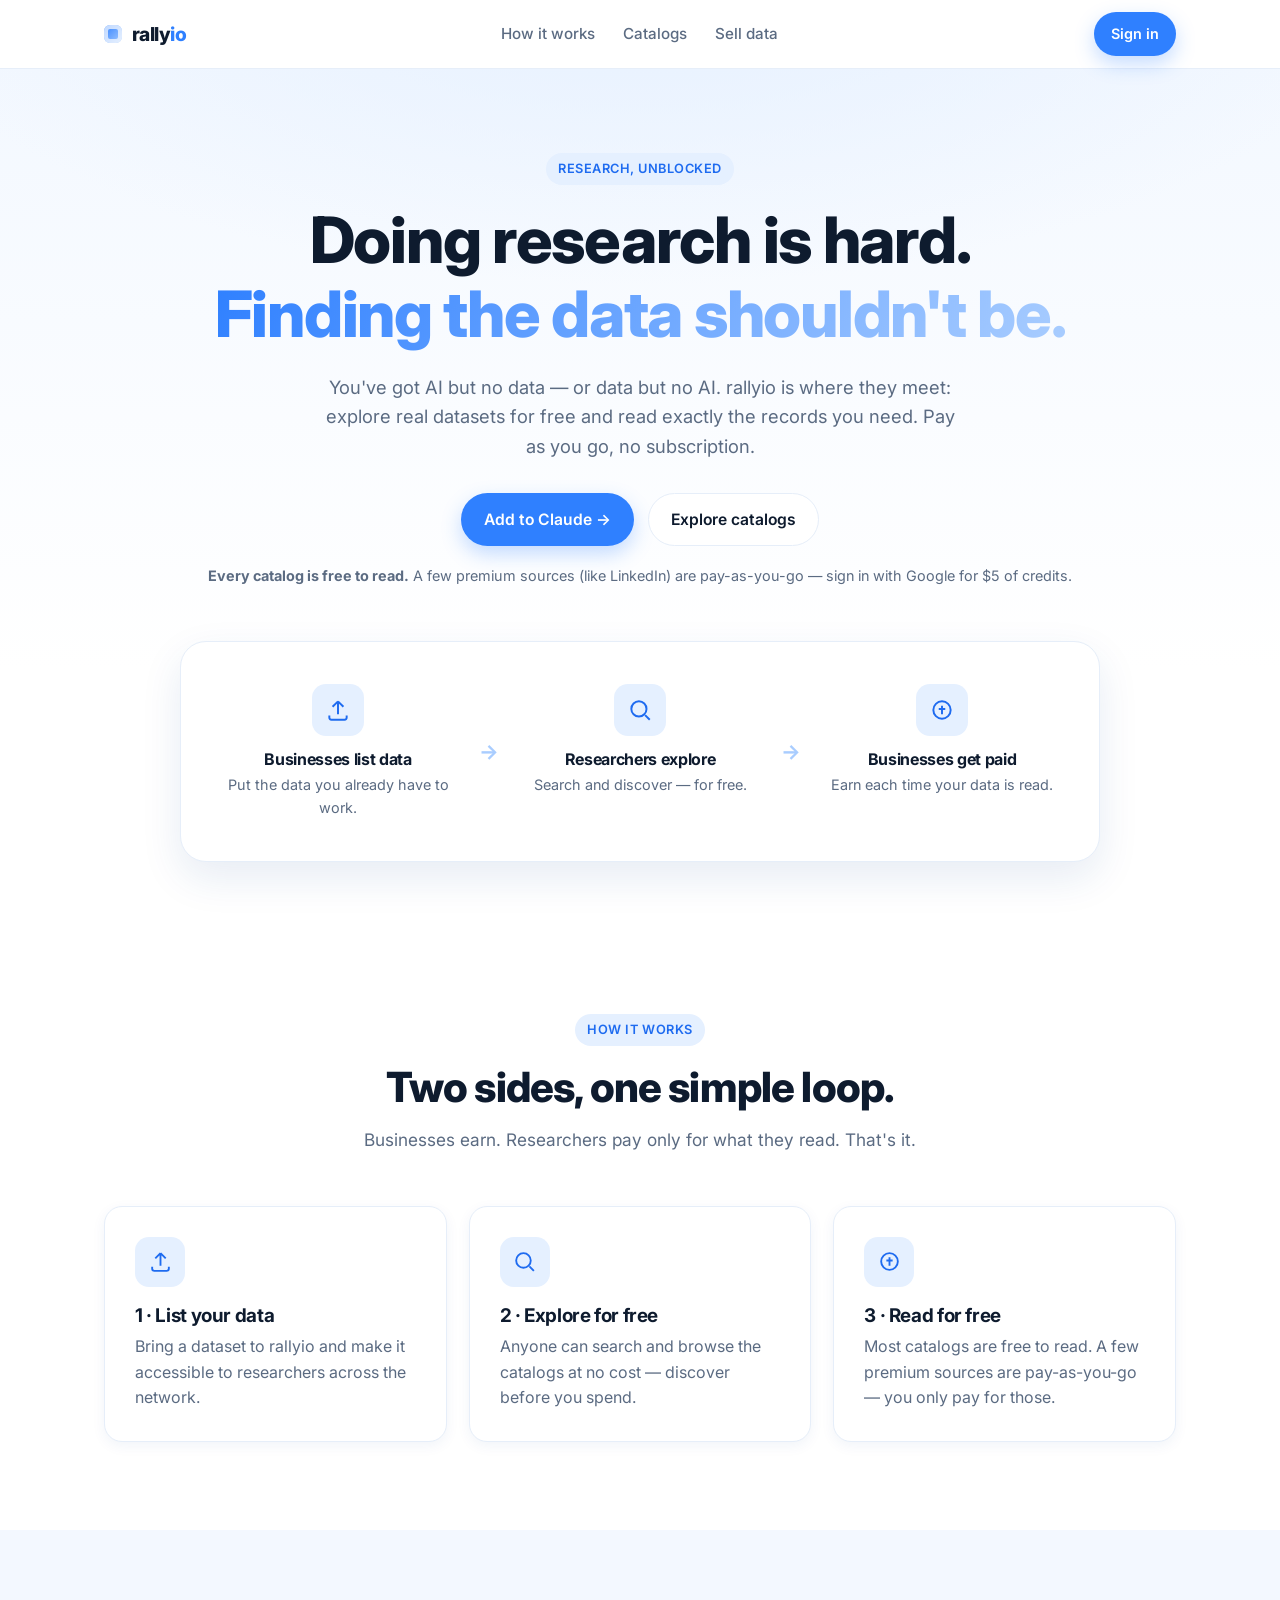
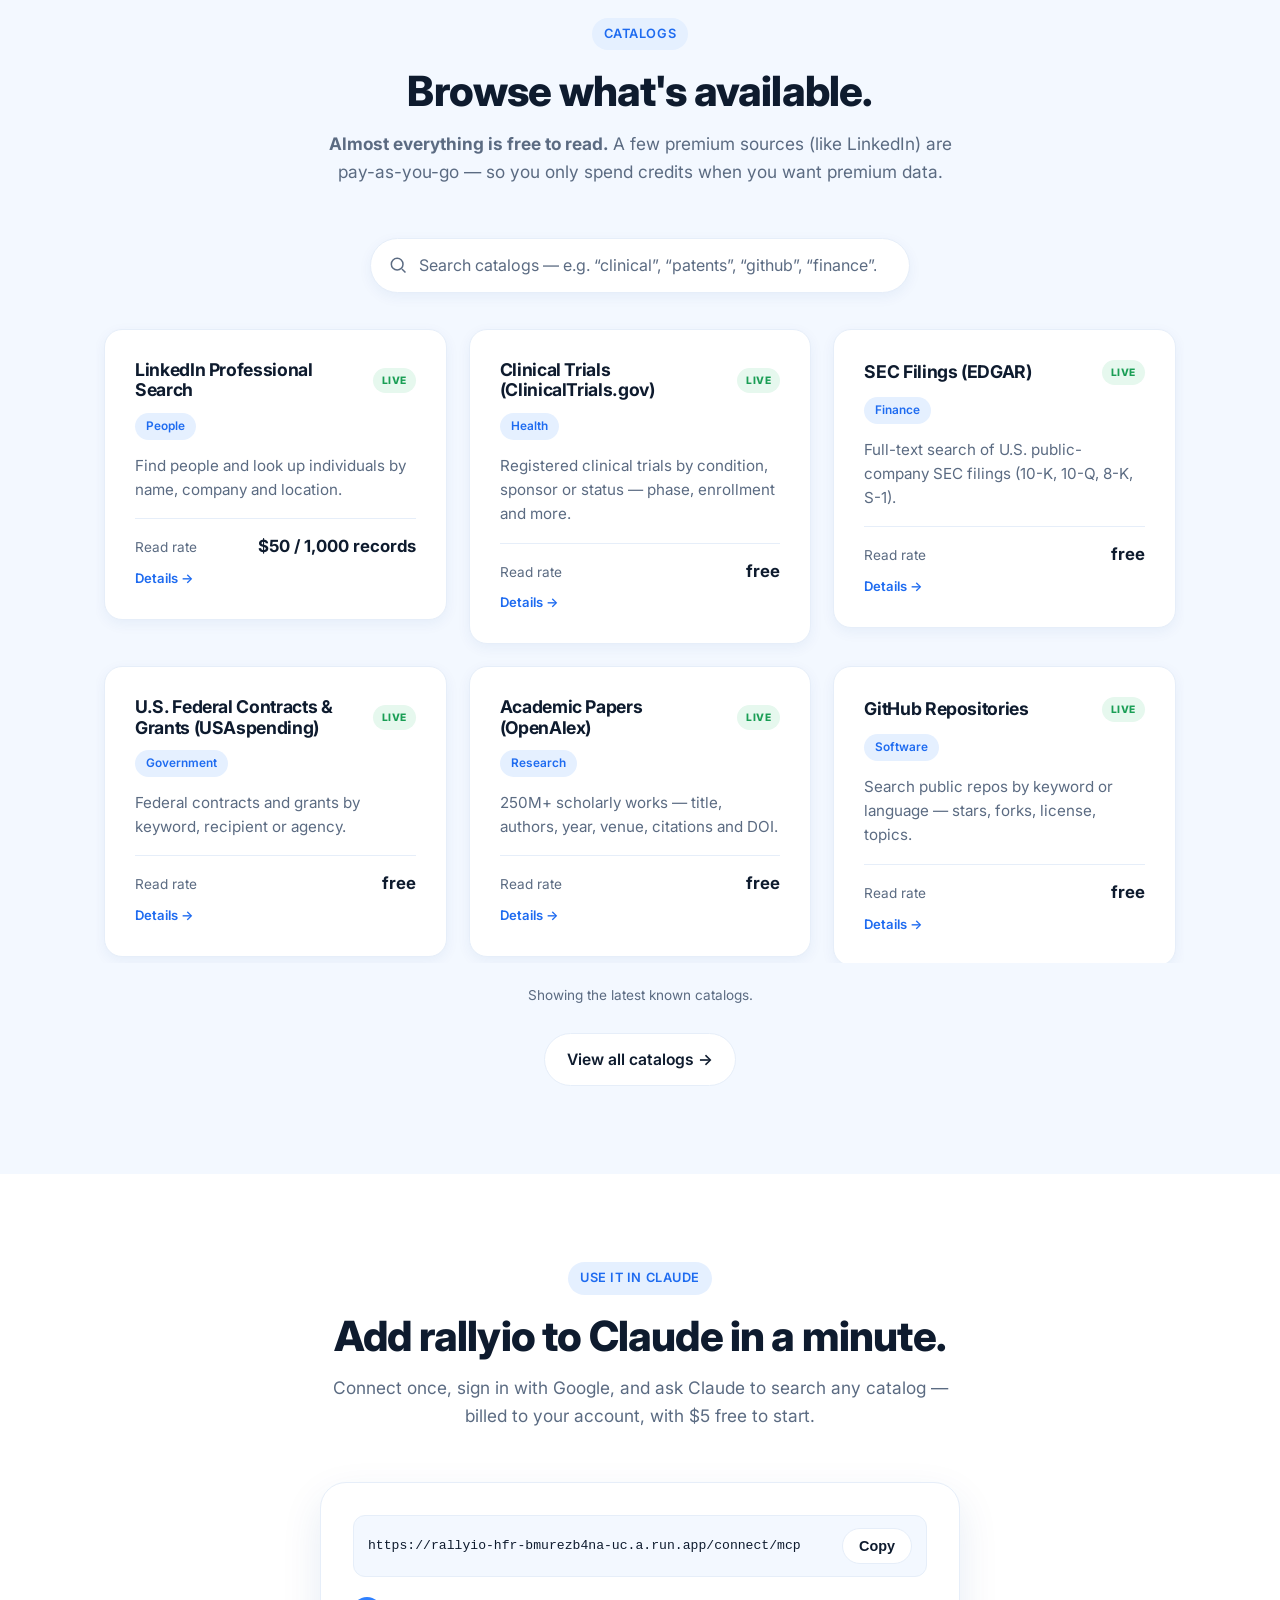
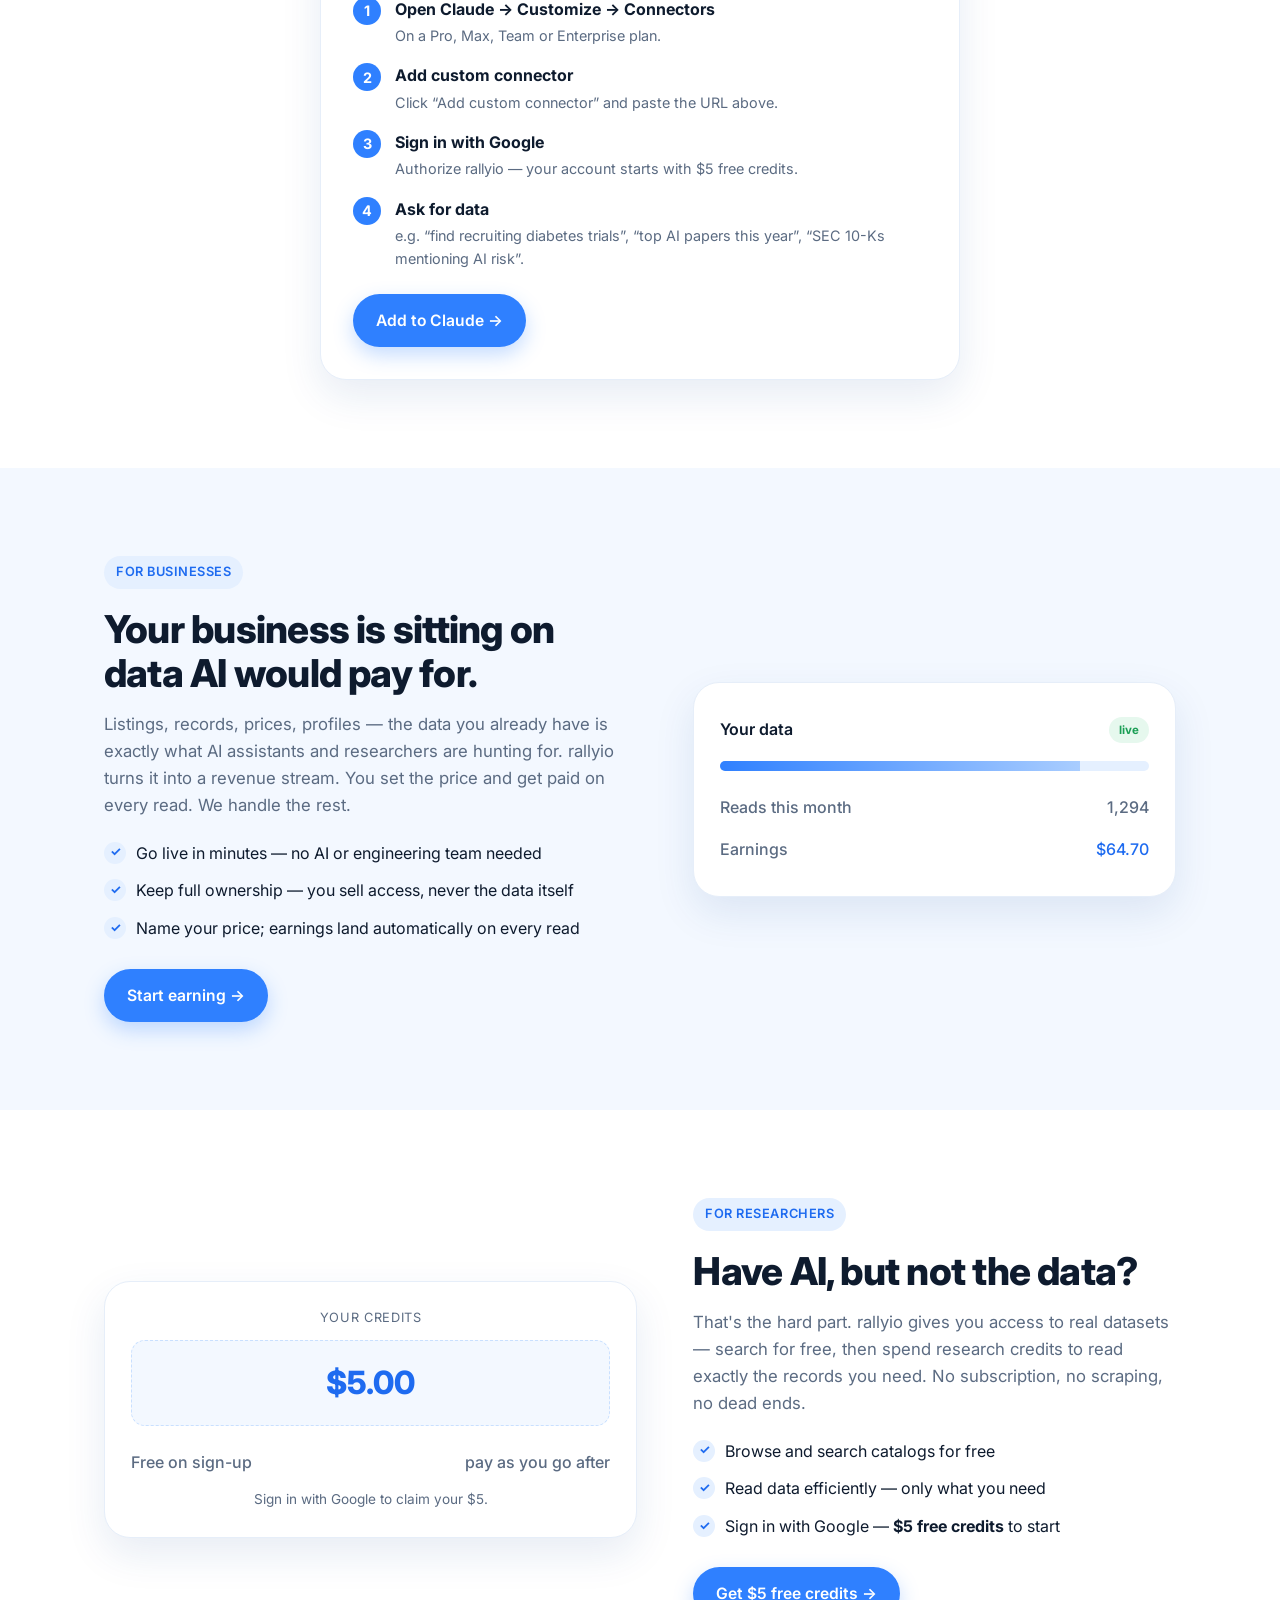
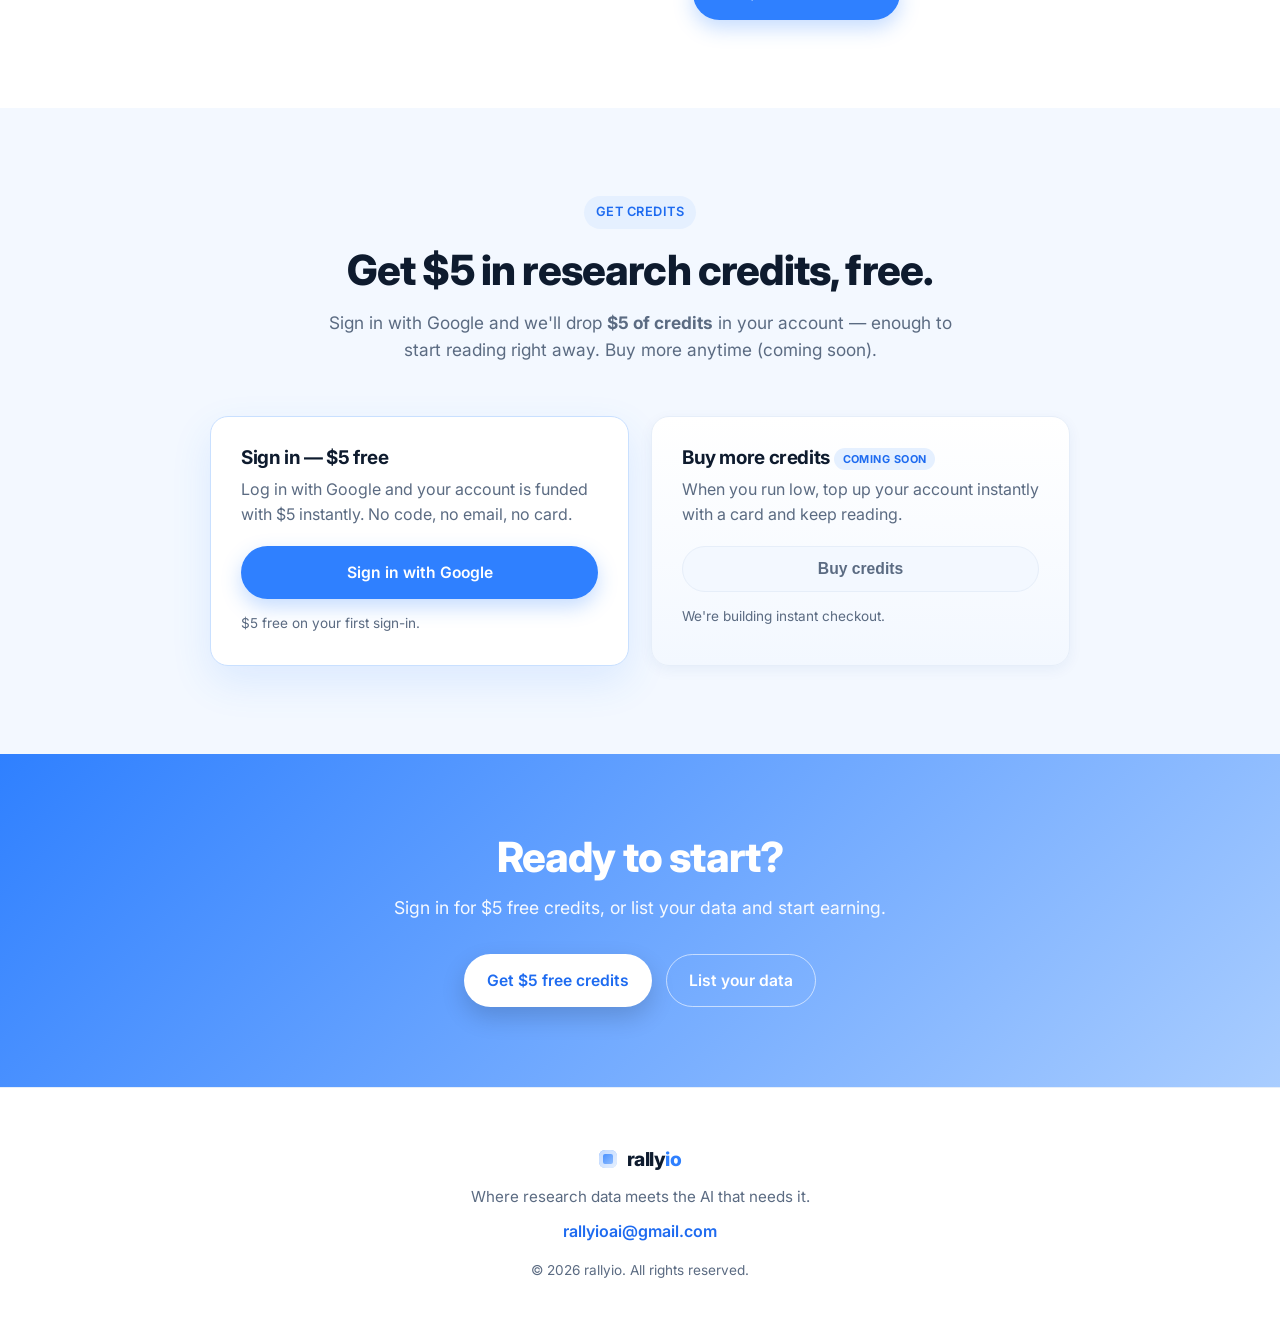
==== commit 9ea3829b: "Bulletproof catalog card footer + cache-bust CSS - .catalog-card__more: flex-basis:100% -> flex:0 0 " ====
--- a/index.html
+++ b/index.html
@@ -9,7 +9,7 @@
   <link rel="preconnect" href="https://fonts.googleapis.com" />
   <link rel="preconnect" href="https://fonts.gstatic.com" crossorigin />
   <link href="https://fonts.googleapis.com/css2?family=Inter:wght@400;500;600;700;800&display=swap" rel="stylesheet" />
-  <link rel="stylesheet" href="styles.css" />
+  <link rel="stylesheet" href="styles.css?v=2" />
 </head>
 <body>
 
--- a/styles.css
+++ b/styles.css
@@ -266,13 +266,13 @@
   padding: 4px 11px; border-radius: 999px; margin-bottom: 14px; text-transform: capitalize;
 }
 .catalog-card__rate {
-  display: flex; align-items: baseline; justify-content: space-between;
+  display: flex; flex-wrap: wrap; align-items: baseline; justify-content: space-between;
   border-top: 1px solid var(--line); padding-top: 14px; margin-top: auto;
 }
-.catalog-card__rate span { color: var(--muted); font-size: .85rem; }
+.catalog-card__rate > span:first-child { color: var(--muted); font-size: .85rem; }
 .catalog-card__rate strong { color: var(--ink); font-size: 1.05rem; font-weight: 700; }
 .catalog-card-link { display: block; text-decoration: none; color: inherit; height: 100%; }
-.catalog-card__more { flex-basis: 100%; margin-top: 8px; color: var(--blue-600); font-size: .82rem; font-weight: 600; }
+.catalog-card__more { flex: 0 0 100%; margin-top: 8px; color: var(--blue-600); font-size: .82rem; font-weight: 600; }
 
 /* per-catalog detail page */
 .cat-head { margin-bottom: 16px; }
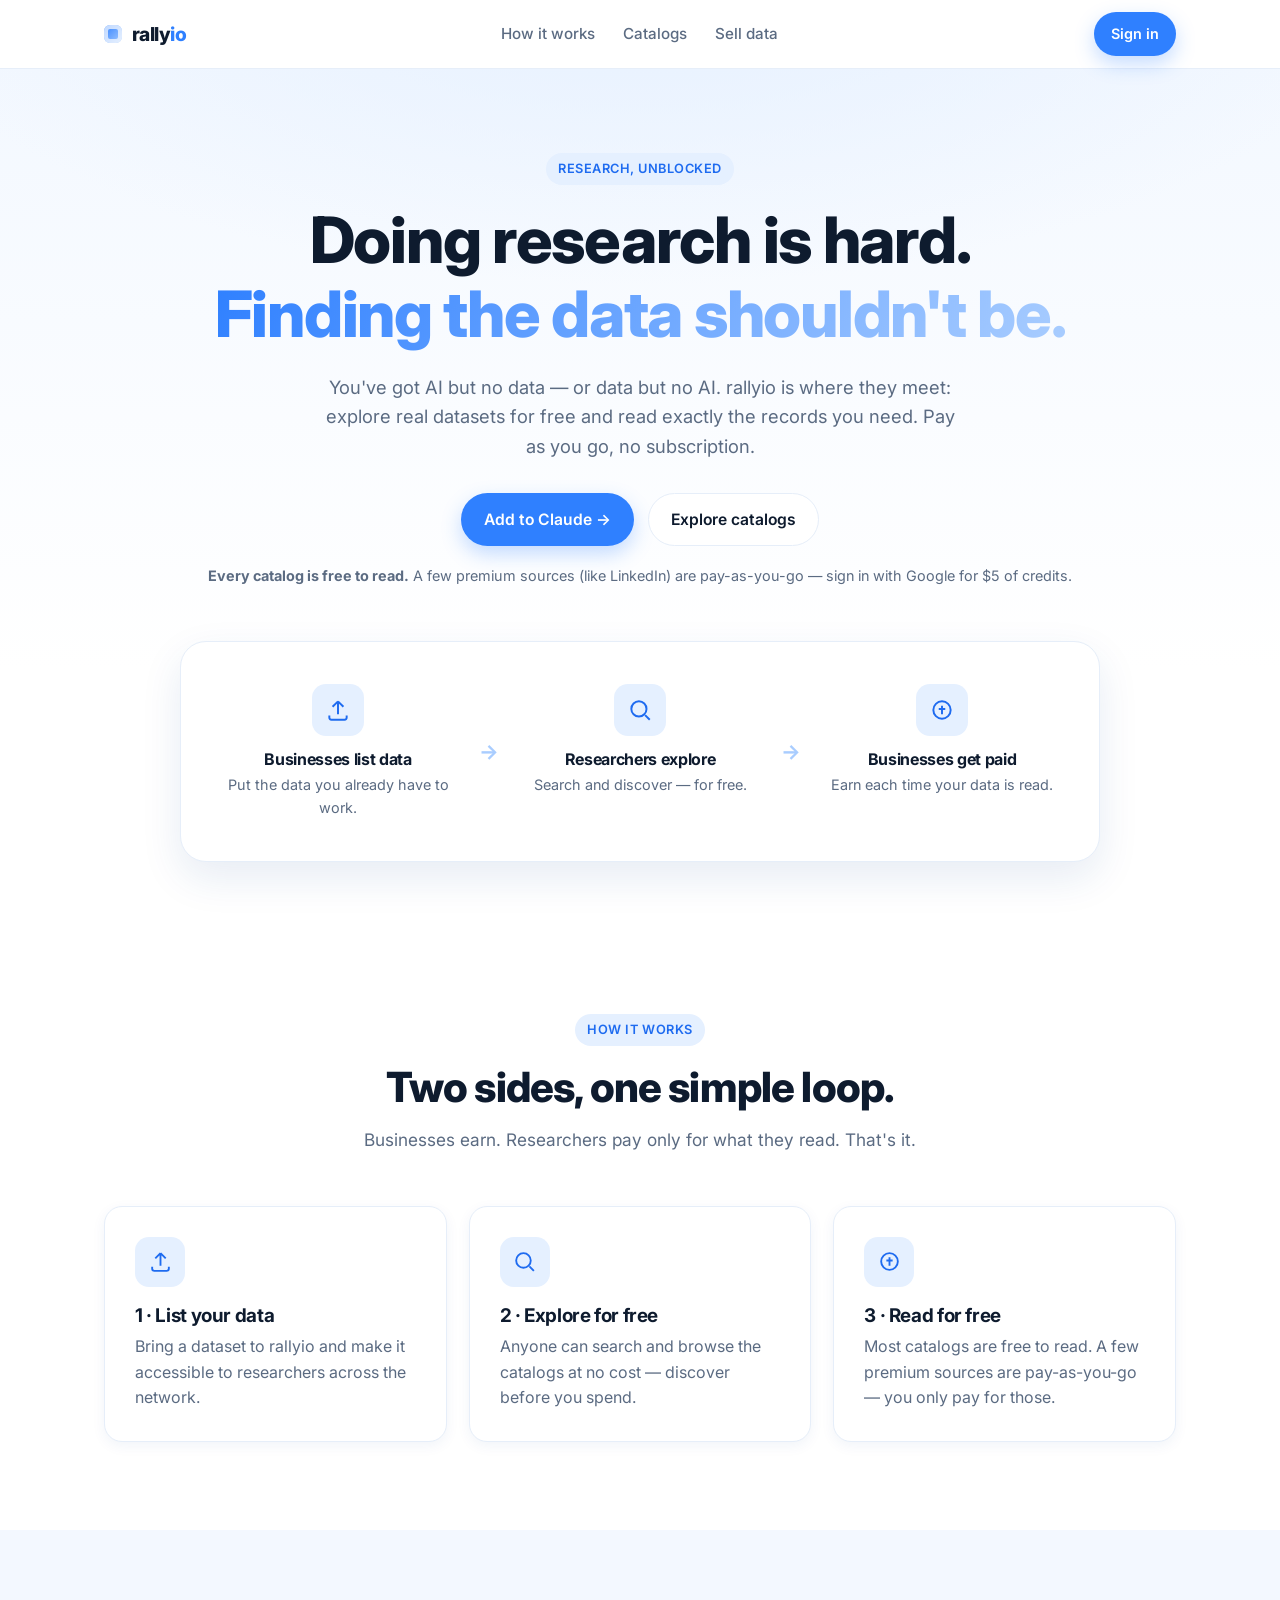
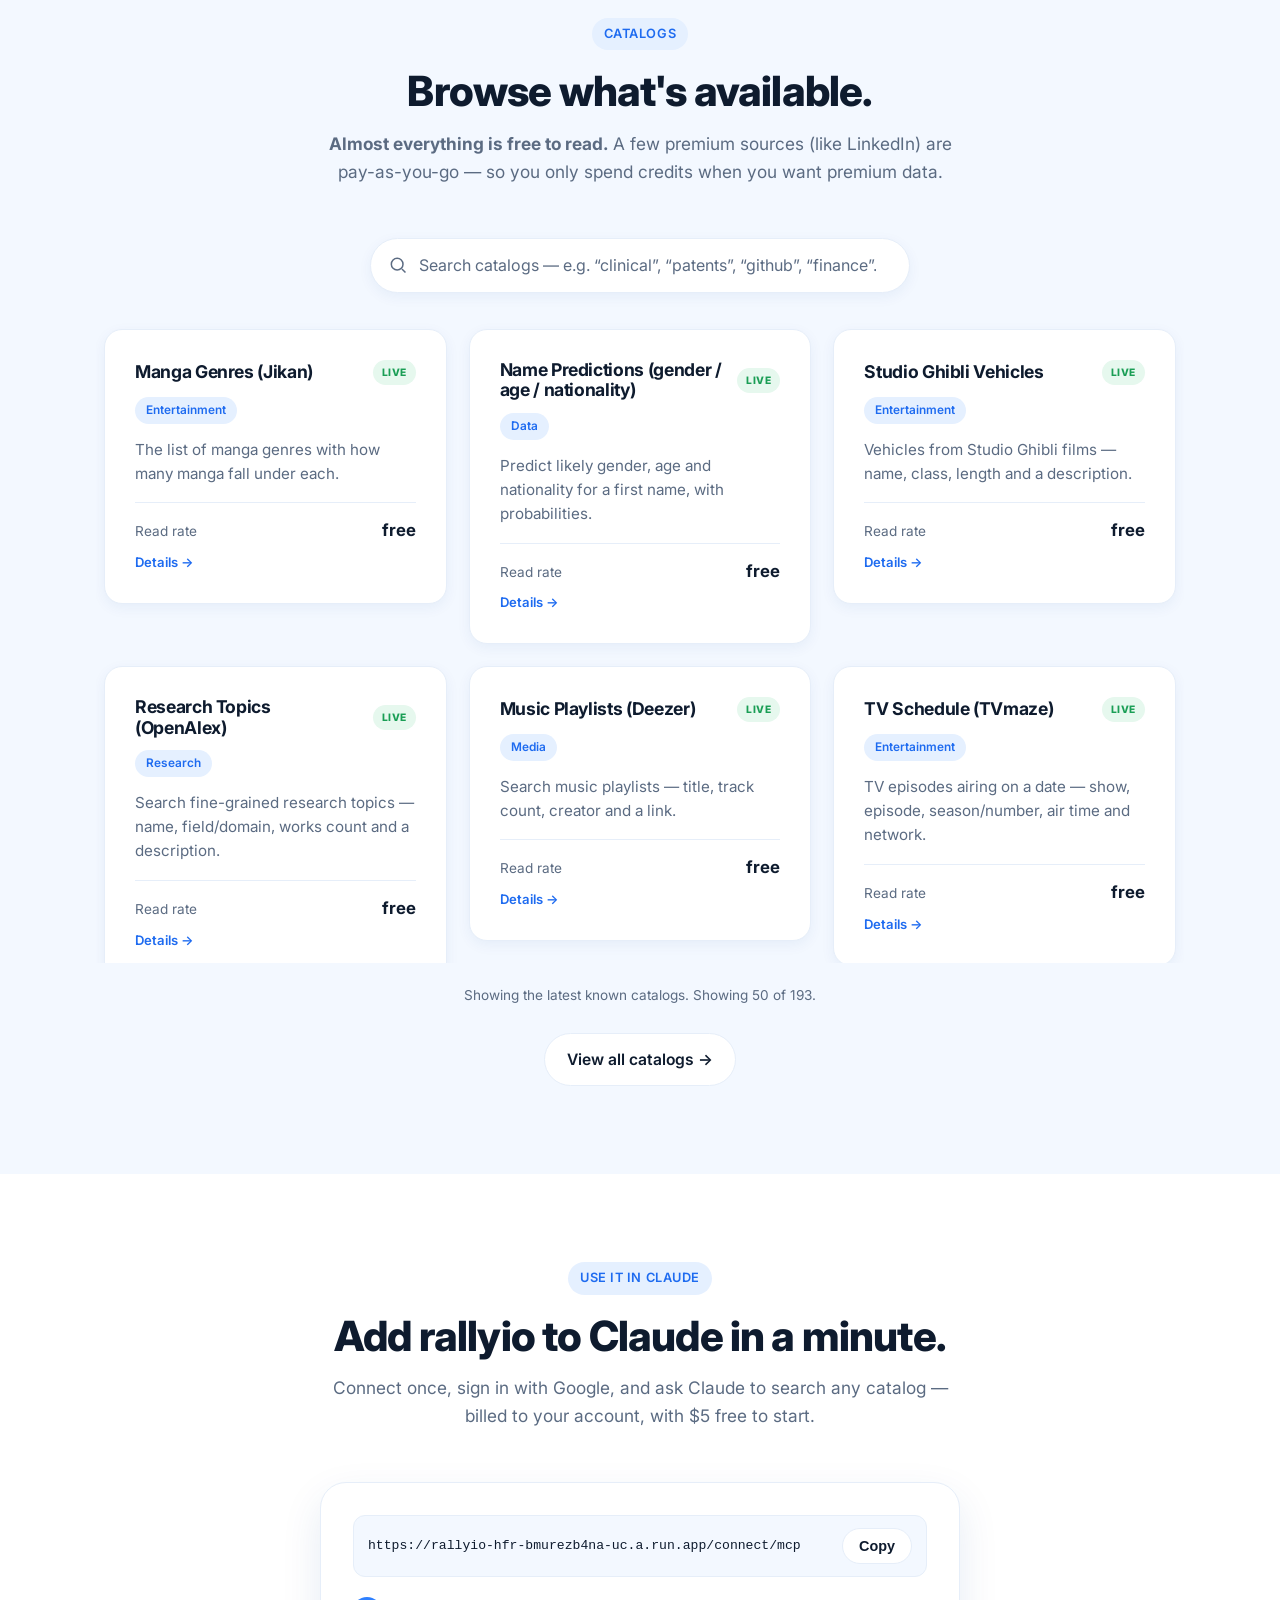
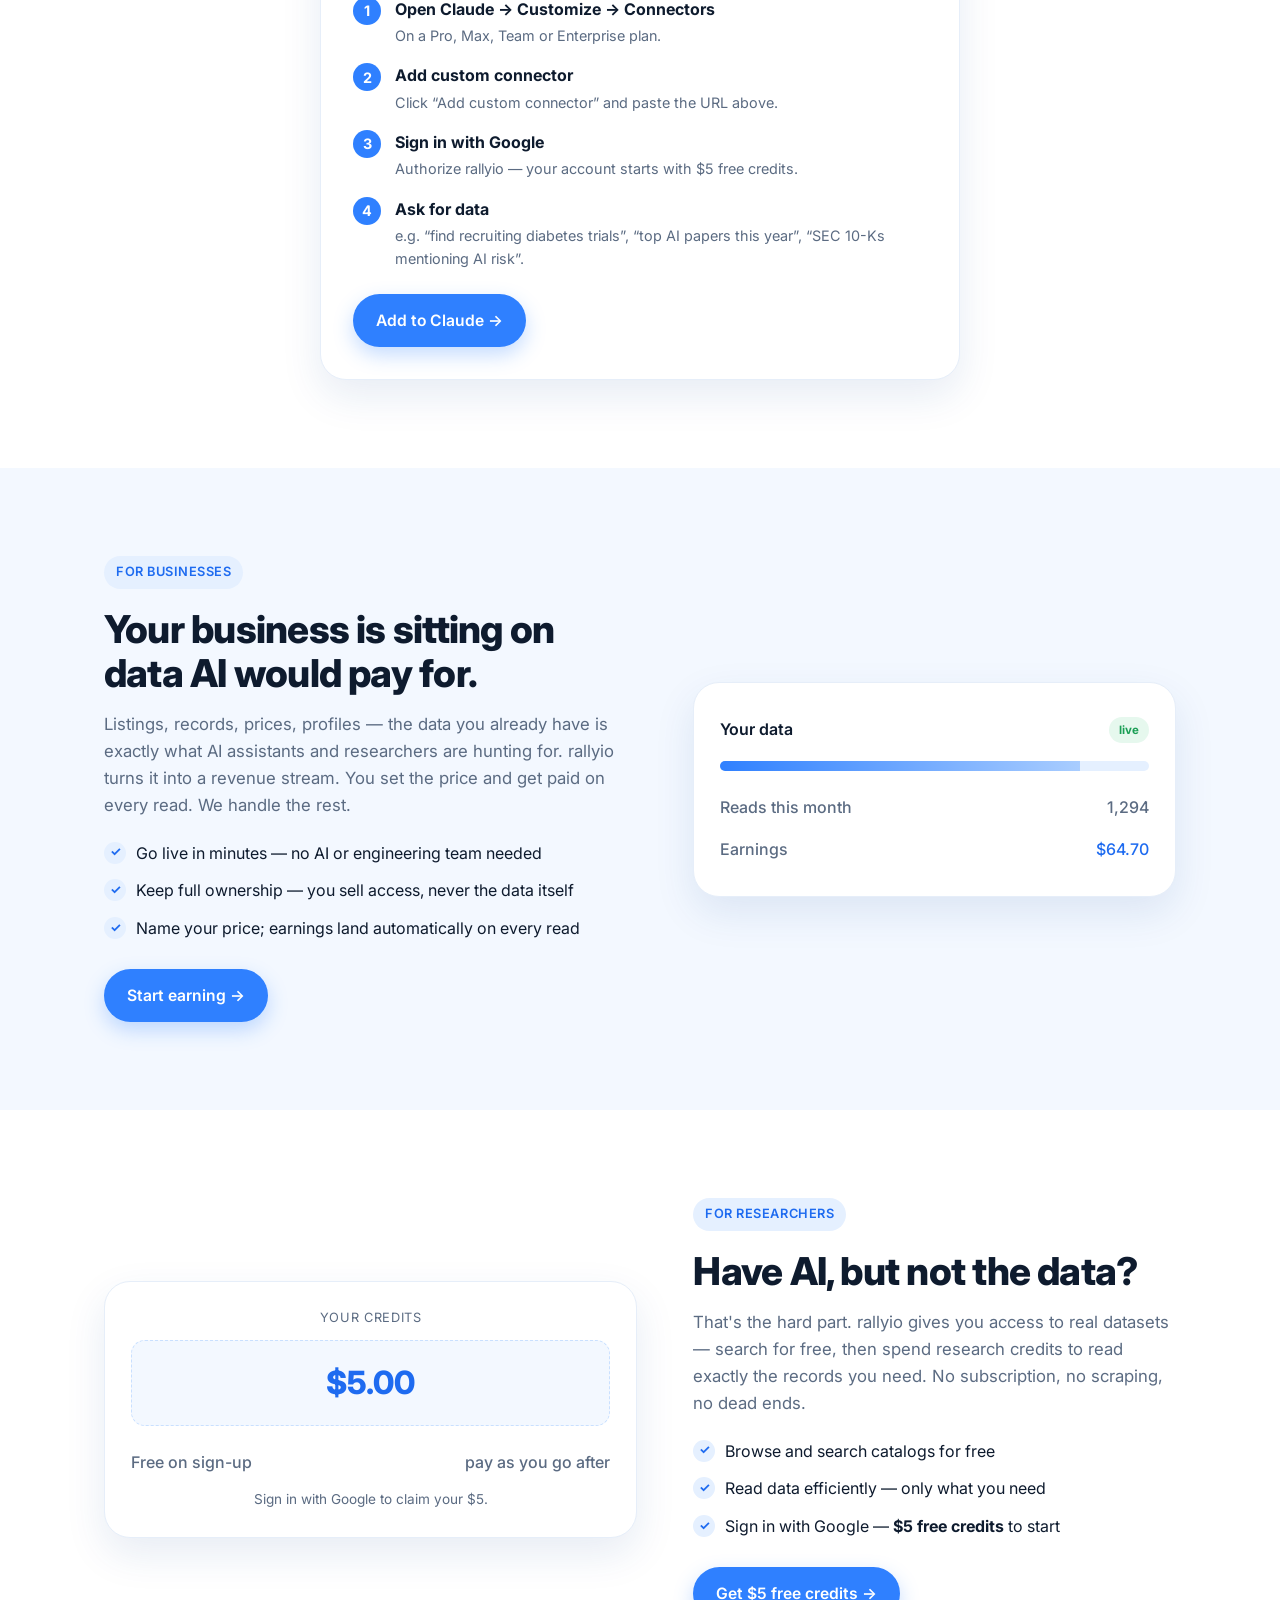
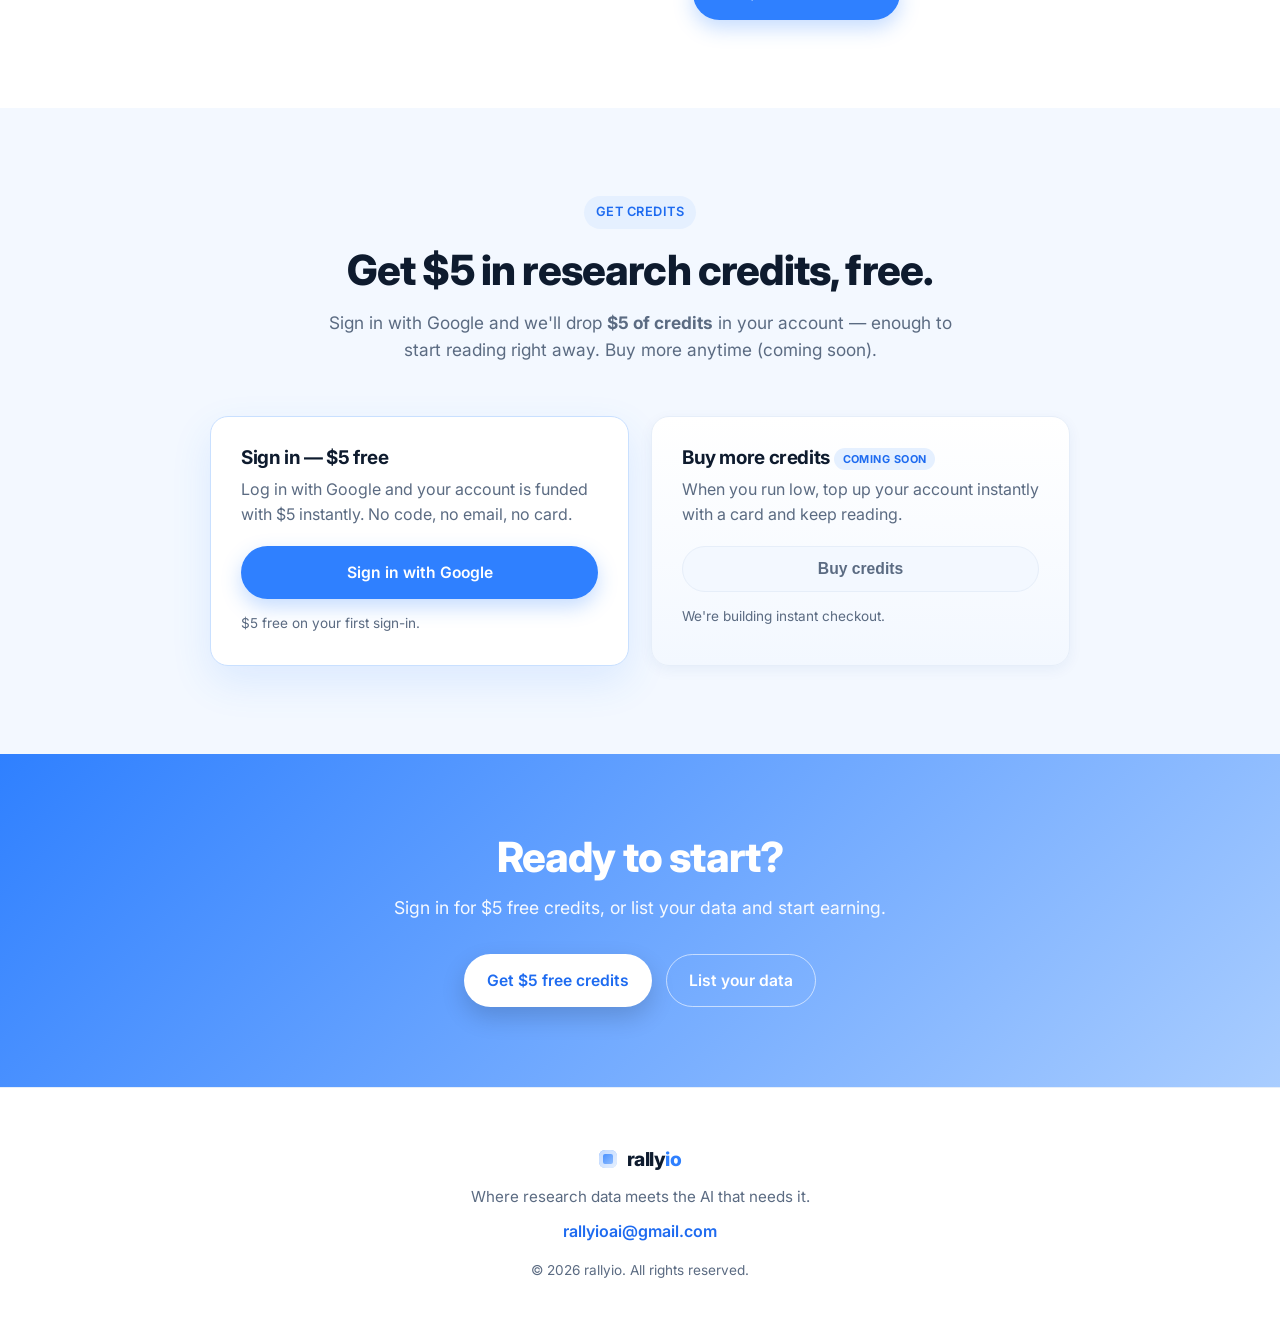
==== commit 3c099c83: "Home/all-catalogs: random order + lazy-load on scroll (page size 50) script.js now shuffles the cata" ====
--- a/index.html
+++ b/index.html
@@ -283,6 +283,6 @@
     </div>
   </footer>
 
-  <script src="script.js"></script>
+  <script src="script.js?v=2"></script>
 </body>
 </html>
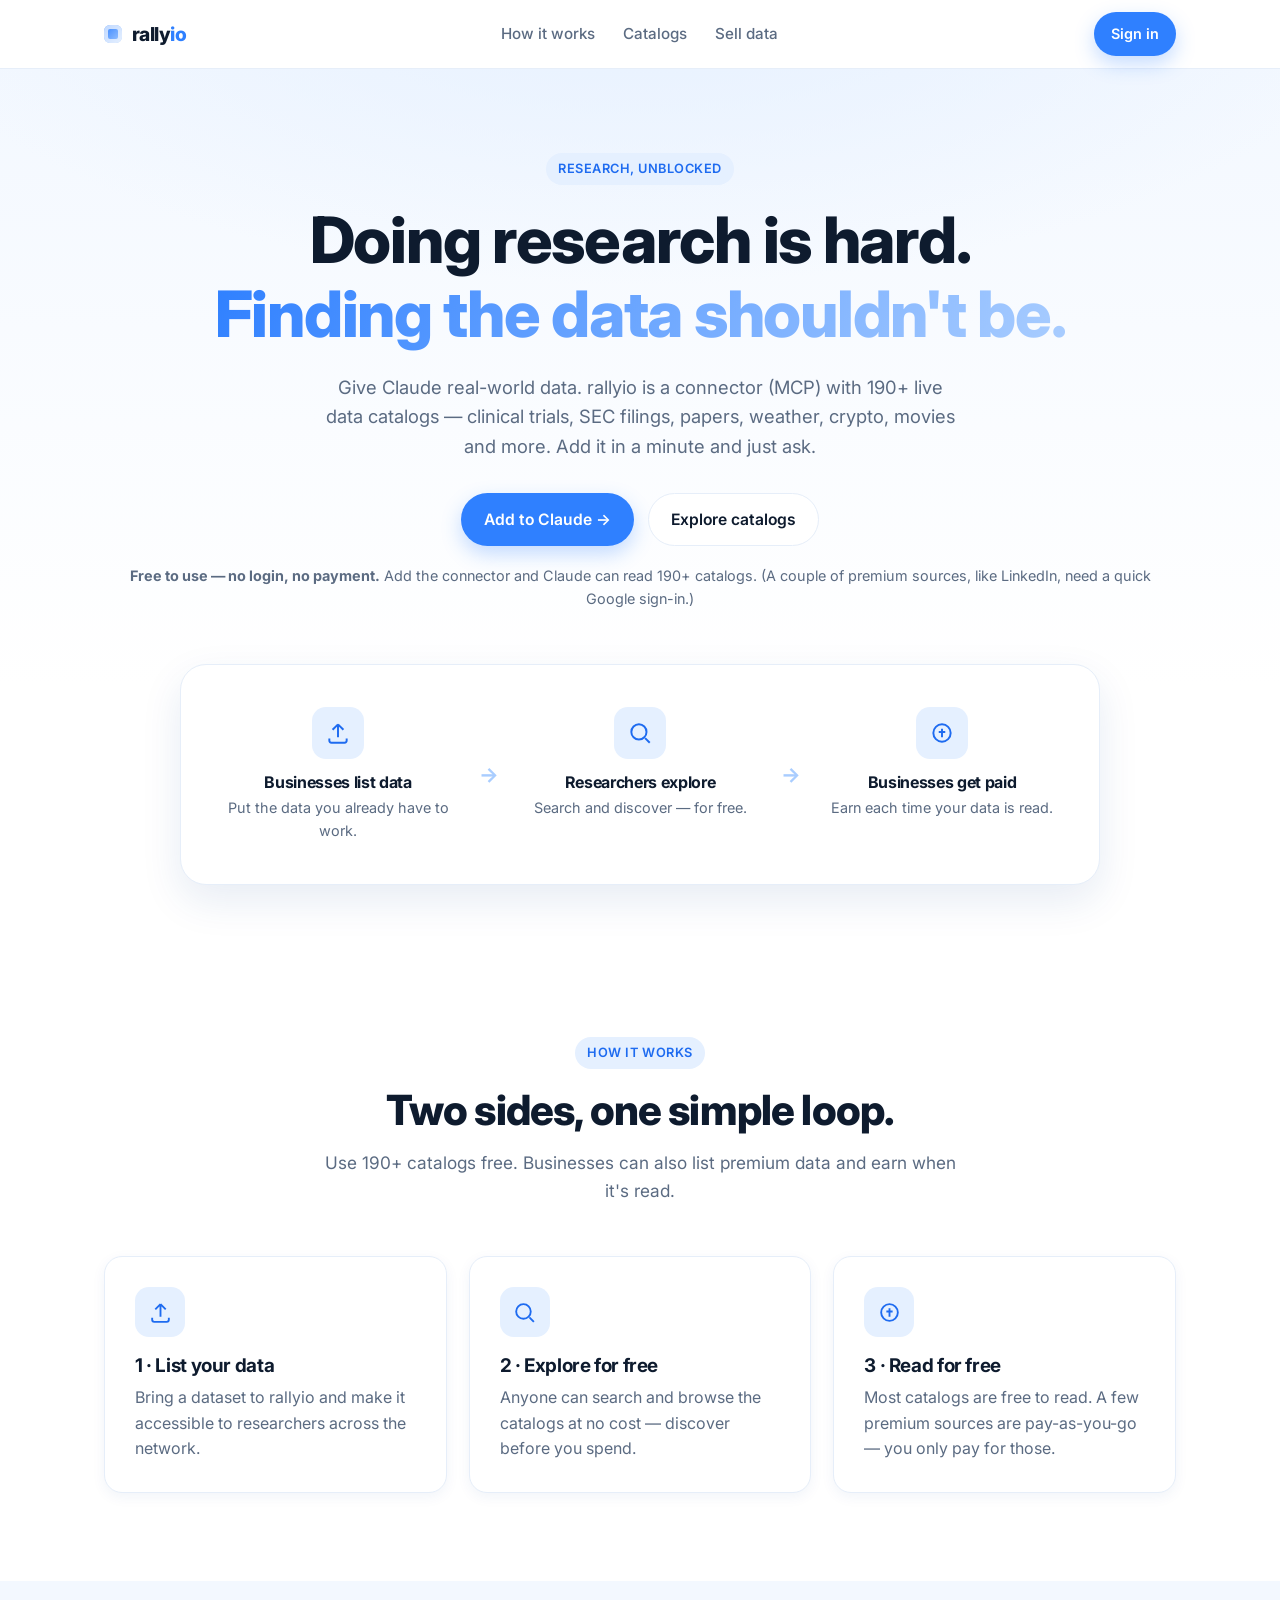
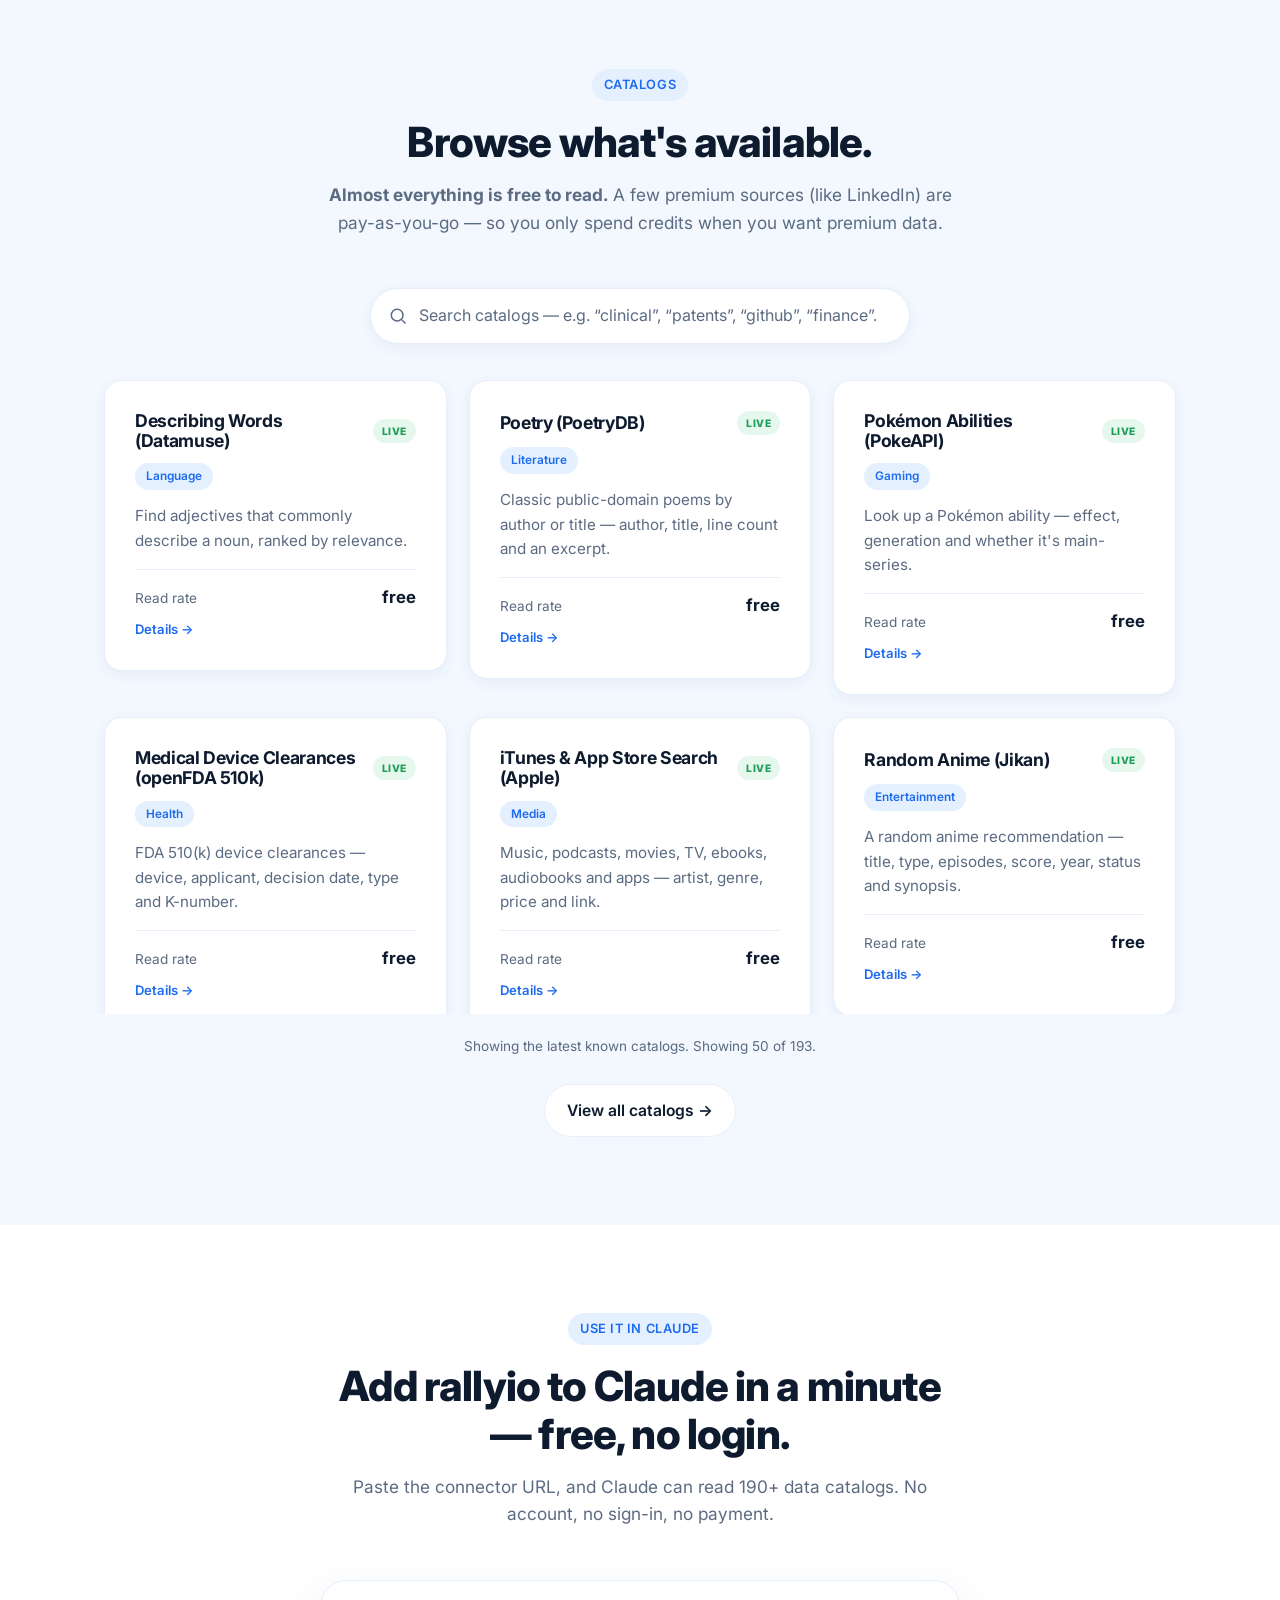
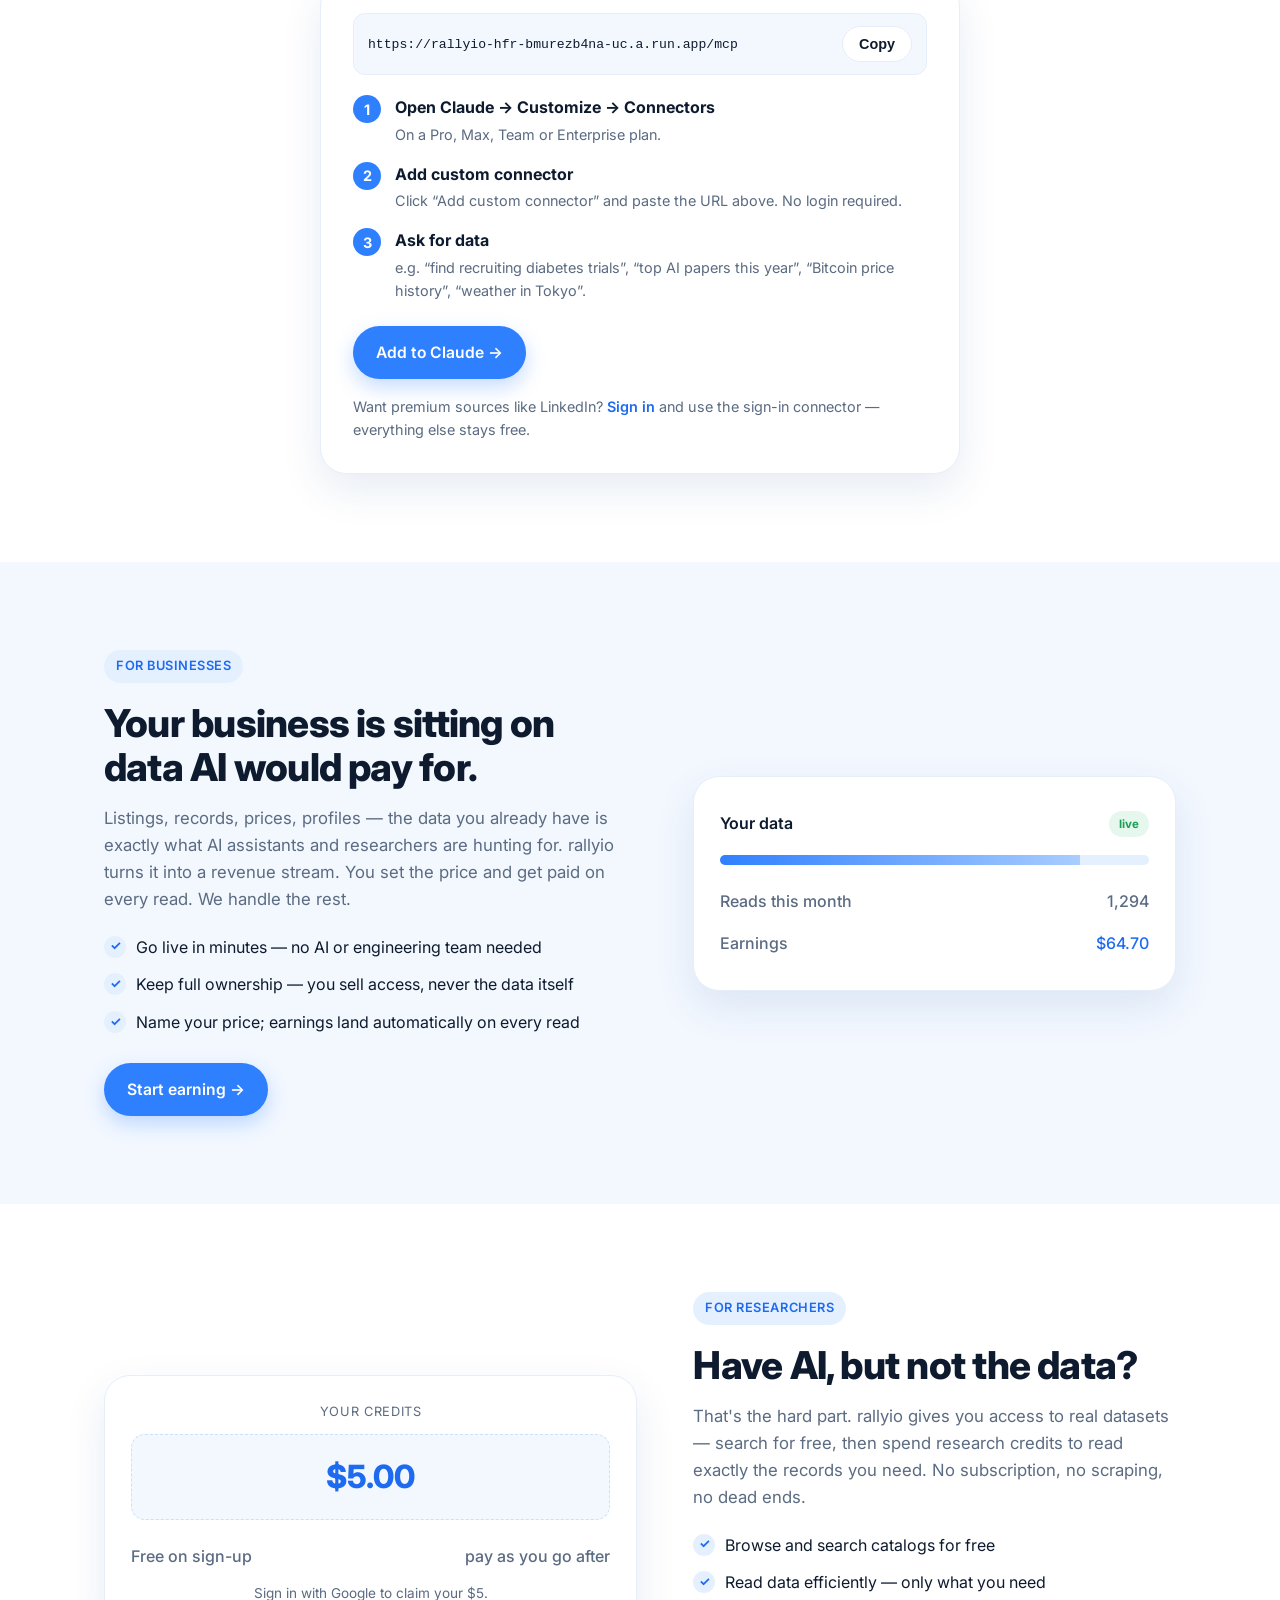
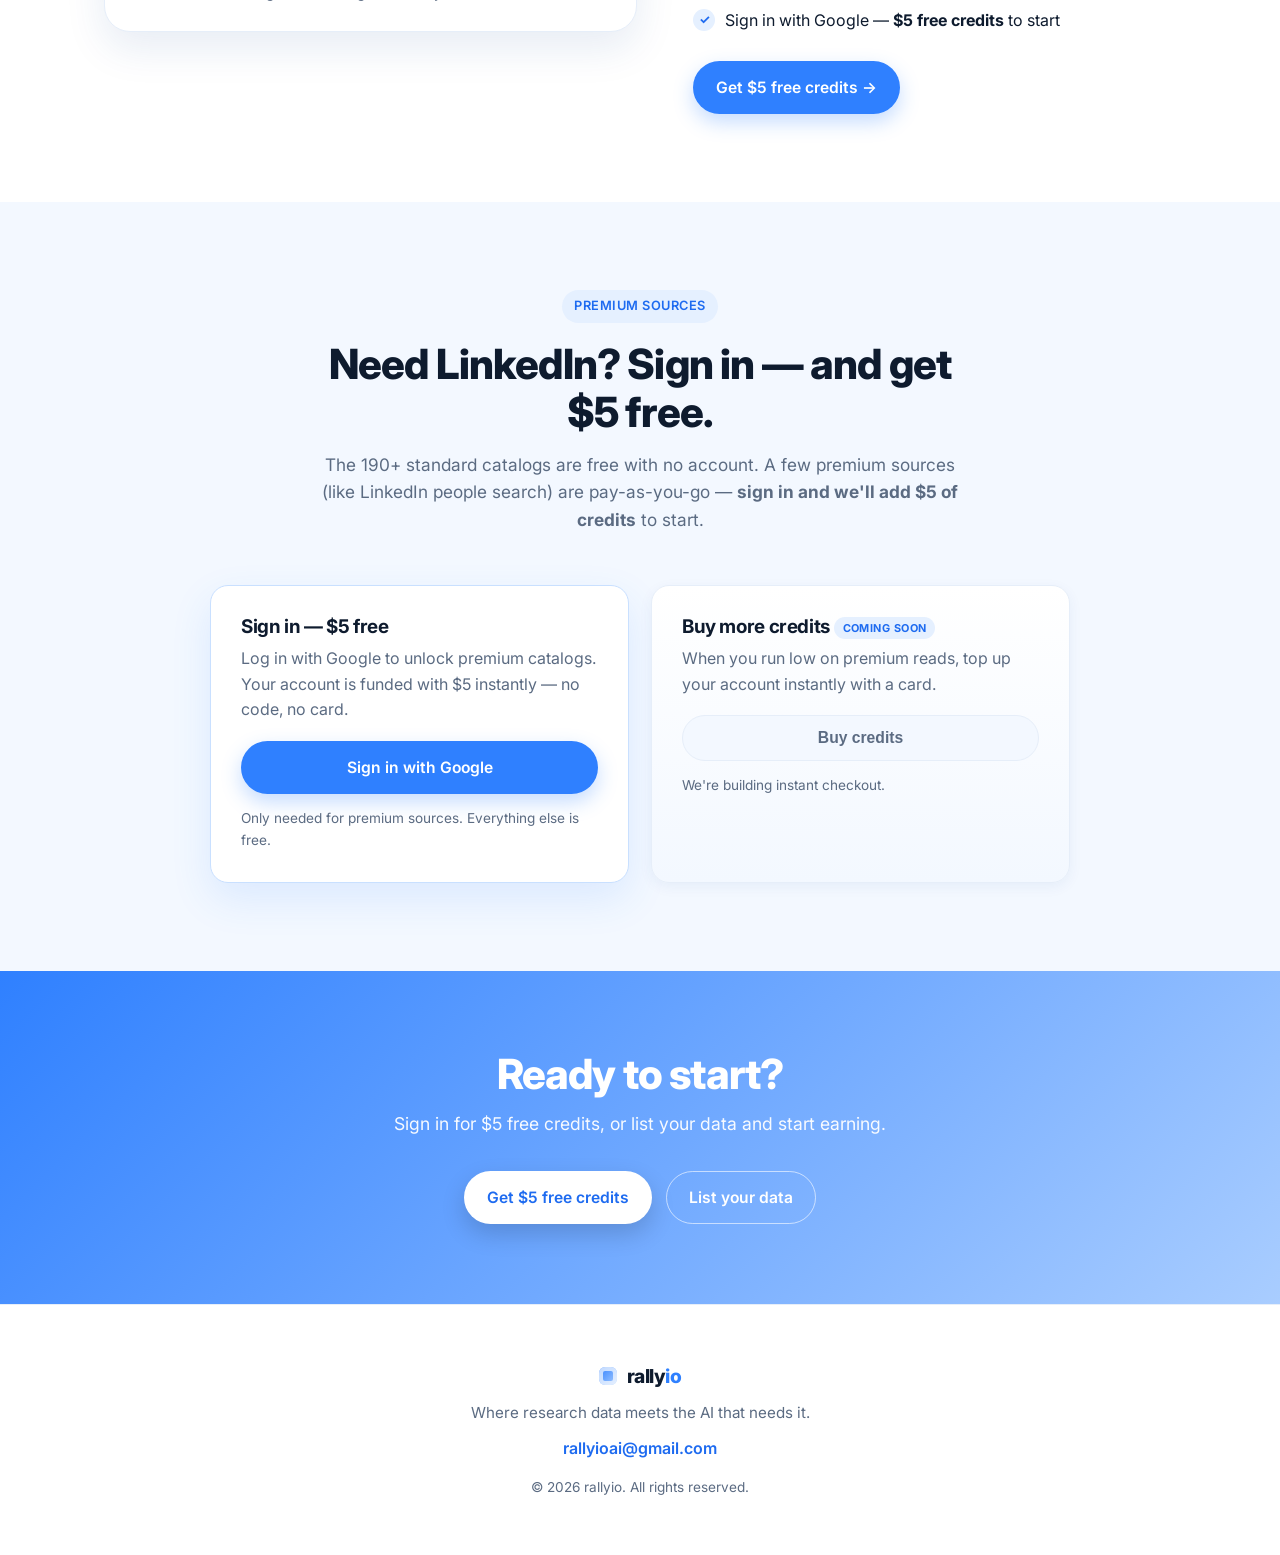
==== commit c219c365: "Reposition: free, no login — just add the MCP (premium = sign in) - Home page reframed around 'Free " ====
--- a/index.html
+++ b/index.html
@@ -9,7 +9,7 @@
   <link rel="preconnect" href="https://fonts.googleapis.com" />
   <link rel="preconnect" href="https://fonts.gstatic.com" crossorigin />
   <link href="https://fonts.googleapis.com/css2?family=Inter:wght@400;500;600;700;800&display=swap" rel="stylesheet" />
-  <link rel="stylesheet" href="styles.css?v=2" />
+  <link rel="stylesheet" href="styles.css?v=3" />
 </head>
 <body>
 
@@ -44,14 +44,14 @@
       <span class="eyebrow">Research, unblocked</span>
       <h1 class="hero__title">Doing research is hard.<br /><span class="grad">Finding the data shouldn't be.</span></h1>
       <p class="hero__sub">
-        You've got AI but no data — or data but no AI. rallyio is where they meet:
-        explore real datasets for free and read exactly the records you need. Pay as you go, no subscription.
+        Give Claude real-world data. rallyio is a connector (MCP) with 190+ live data catalogs —
+        clinical trials, SEC filings, papers, weather, crypto, movies and more. Add it in a minute and just ask.
       </p>
       <div class="hero__actions">
         <a class="btn btn--primary" href="#connect-claude">Add to Claude →</a>
         <a class="btn btn--ghost" href="#catalogs">Explore catalogs</a>
       </div>
-      <p class="hero__note"><strong>Every catalog is free to read.</strong> A few premium sources (like LinkedIn) are pay-as-you-go — sign in with Google for $5 of credits.</p>
+      <p class="hero__note"><strong>Free to use — no login, no payment.</strong> Add the connector and Claude can read 190+ catalogs. (A couple of premium sources, like LinkedIn, need a quick Google sign-in.)</p>
 
       <div class="hero__card">
         <div class="flow">
@@ -89,7 +89,7 @@
       <div class="section__head">
         <span class="eyebrow">How it works</span>
         <h2>Two sides, one simple loop.</h2>
-        <p class="section__lead">Businesses earn. Researchers pay only for what they read. That's it.</p>
+        <p class="section__lead">Use 190+ catalogs free. Businesses can also list premium data and earn when it's read.</p>
       </div>
 
       <div class="cards cards--3">
@@ -155,22 +155,22 @@
     <div class="container">
       <div class="section__head">
         <span class="eyebrow">Use it in Claude</span>
-        <h2>Add rallyio to Claude in a minute.</h2>
-        <p class="section__lead">Connect once, sign in with Google, and ask Claude to search any catalog —
-           billed to your account, with $5 free to start.</p>
+        <h2>Add rallyio to Claude in a minute — free, no login.</h2>
+        <p class="section__lead">Paste the connector URL, and Claude can read 190+ data catalogs.
+           No account, no sign-in, no payment.</p>
       </div>
       <div class="connect-block">
         <div class="connect-url">
-          <code id="homeConnectUrl">https://rallyio-hfr-bmurezb4na-uc.a.run.app/connect/mcp</code>
+          <code id="homeConnectUrl">https://rallyio-hfr-bmurezb4na-uc.a.run.app/mcp</code>
           <button id="copyHomeConnect" class="btn btn--ghost btn--sm">Copy</button>
         </div>
         <div class="cat-steps">
           <div class="cat-step"><span class="cat-step__n">1</span><div><strong>Open Claude → Customize → Connectors</strong><p>On a Pro, Max, Team or Enterprise plan.</p></div></div>
-          <div class="cat-step"><span class="cat-step__n">2</span><div><strong>Add custom connector</strong><p>Click “Add custom connector” and paste the URL above.</p></div></div>
-          <div class="cat-step"><span class="cat-step__n">3</span><div><strong>Sign in with Google</strong><p>Authorize rallyio — your account starts with $5 free credits.</p></div></div>
-          <div class="cat-step"><span class="cat-step__n">4</span><div><strong>Ask for data</strong><p>e.g. “find recruiting diabetes trials”, “top AI papers this year”, “SEC 10-Ks mentioning AI risk”.</p></div></div>
+          <div class="cat-step"><span class="cat-step__n">2</span><div><strong>Add custom connector</strong><p>Click “Add custom connector” and paste the URL above. No login required.</p></div></div>
+          <div class="cat-step"><span class="cat-step__n">3</span><div><strong>Ask for data</strong><p>e.g. “find recruiting diabetes trials”, “top AI papers this year”, “Bitcoin price history”, “weather in Tokyo”.</p></div></div>
         </div>
         <a class="btn btn--primary" href="https://claude.ai/customize/connectors?modal=add-custom-connector" target="_blank" rel="noopener">Add to Claude →</a>
+        <p class="connect-block__note">Want premium sources like LinkedIn? <a href="app.html">Sign in</a> and use the sign-in connector — everything else stays free.</p>
       </div>
     </div>
   </section>
@@ -233,24 +233,24 @@
   <section class="section section--tint" id="credits">
     <div class="container">
       <div class="section__head">
-        <span class="eyebrow">Get credits</span>
-        <h2>Get $5 in research credits, free.</h2>
+        <span class="eyebrow">Premium sources</span>
+        <h2>Need LinkedIn? Sign in — and get $5 free.</h2>
         <p class="section__lead">
-          Sign in with Google and we'll drop <strong>$5 of credits</strong> in your account —
-          enough to start reading right away. Buy more anytime (coming soon).
+          The 190+ standard catalogs are free with no account. A few premium sources (like LinkedIn
+          people search) are pay-as-you-go — <strong>sign in and we'll add $5 of credits</strong> to start.
         </p>
       </div>
 
       <div class="cards cards--2">
         <article class="card card--accent">
           <h3>Sign in — $5 free</h3>
-          <p>Log in with Google and your account is funded with $5 instantly. No code, no email, no card.</p>
+          <p>Log in with Google to unlock premium catalogs. Your account is funded with $5 instantly — no code, no card.</p>
           <a class="btn btn--primary" href="app.html">Sign in with Google</a>
-          <p class="card__fine">$5 free on your first sign-in.</p>
+          <p class="card__fine">Only needed for premium sources. Everything else is free.</p>
         </article>
         <article class="card card--soon">
           <h3>Buy more credits <span class="tag">coming soon</span></h3>
-          <p>When you run low, top up your account instantly with a card and keep reading.</p>
+          <p>When you run low on premium reads, top up your account instantly with a card.</p>
           <button class="btn btn--disabled" disabled>Buy credits</button>
           <p class="card__fine">We're building instant checkout.</p>
         </article>
--- a/styles.css
+++ b/styles.css
@@ -302,6 +302,9 @@
   box-shadow: var(--shadow); padding: 32px;
 }
 .connect-block .cat-steps { margin: 20px 0 24px; }
+.connect-block__note { margin-top: 16px; font-size: .9rem; color: var(--muted); }
+.connect-block__note a { color: var(--blue-600); font-weight: 600; text-decoration: none; }
+.connect-block__note a:hover { text-decoration: underline; }
 
 /* ---------- Account app ---------- */
 .app { min-height: 60vh; padding: 56px 0 80px; background: linear-gradient(180deg, var(--blue-50), #fff 60%); }
